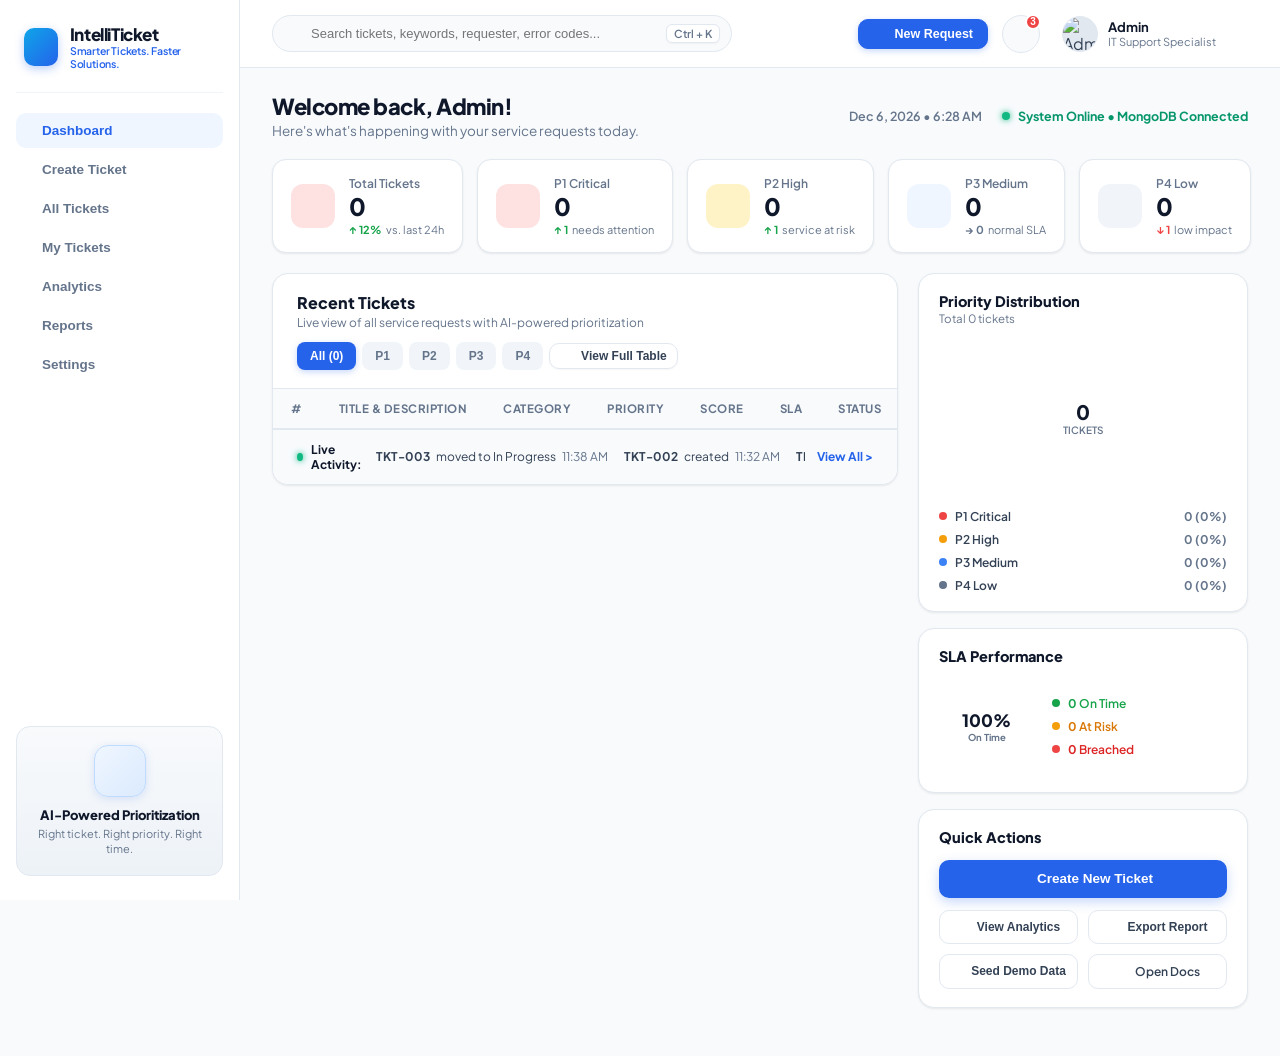
==== static/index.html @ 0924570d "Update static files" ====
<!DOCTYPE html>
<html lang="en">
<head>
  <meta charset="UTF-8" />
  <meta name="viewport" content="width=device-width, initial-scale=1.0" />
  <title>IntelliTicket - Smarter Tickets. Faster Solutions.</title>
  
  <!-- Typography -->
  <link rel="preconnect" href="https://fonts.googleapis.com">
  <link rel="preconnect" href="https://fonts.gstatic.com" crossorigin>
  <link href="https://fonts.googleapis.com/css2?family=Plus+Jakarta+Sans:wght@400;500;600;700;800&family=JetBrains+Mono:wght@500;600;700&display=swap" rel="stylesheet">
  
  <!-- Lucide Professional Vector Icons -->
  <script src="https://cdn.jsdelivr.net/npm/lucide@latest/dist/umd/lucide.min.js"></script>

  <!-- Chart.js -->
  <script src="https://cdn.jsdelivr.net/npm/chart.js@4.4.1/dist/chart.umd.min.js"></script>

  <!-- Stylesheet -->
  <link rel="stylesheet" href="/static/style.css" />
</head>
<body>

  <!-- Left Sidebar Navigation -->
  <aside class="sidebar">
    <div class="brand-logo-area">
      <div class="brand-icon-box">
        <i data-lucide="zap"></i>
      </div>
      <div>
        <div class="brand-name">IntelliTicket</div>
        <div class="brand-tagline">Smarter Tickets. Faster Solutions.</div>
      </div>
    </div>

    <nav class="sidebar-nav">
      <button class="nav-item active" id="nav-dashboard" onclick="navigateToView('dashboard')">
        <span class="nav-icon"><i data-lucide="layout-dashboard"></i></span>
        <span>Dashboard</span>
      </button>
      <button class="nav-item" id="nav-create_ticket" onclick="navigateToView('create_ticket')">
        <span class="nav-icon"><i data-lucide="plus-circle"></i></span>
        <span>Create Ticket</span>
      </button>
      <button class="nav-item" id="nav-all_tickets" onclick="navigateToView('all_tickets')">
        <span class="nav-icon"><i data-lucide="ticket"></i></span>
        <span>All Tickets</span>
      </button>
      <button class="nav-item" id="nav-my_tickets" onclick="navigateToView('my_tickets')">
        <span class="nav-icon"><i data-lucide="user-check"></i></span>
        <span>My Tickets</span>
      </button>
      <button class="nav-item" id="nav-analytics" onclick="navigateToView('analytics')">
        <span class="nav-icon"><i data-lucide="bar-chart-3"></i></span>
        <span>Analytics</span>
      </button>
      <button class="nav-item" id="nav-reports" onclick="navigateToView('reports')">
        <span class="nav-icon"><i data-lucide="file-text"></i></span>
        <span>Reports</span>
      </button>
      <button class="nav-item" id="nav-settings" onclick="navigateToView('settings')">
        <span class="nav-icon"><i data-lucide="settings"></i></span>
        <span>Settings</span>
      </button>
    </nav>

    <!-- Bottom AI Widget in Sidebar -->
    <div class="sidebar-ai-widget">
      <div class="ai-avatar-wrap">
        <i data-lucide="sparkles"></i>
      </div>
      <div class="ai-widget-title">AI-Powered Prioritization</div>
      <div class="ai-widget-desc">Right ticket. Right priority. Right time.</div>
    </div>
  </aside>

  <!-- Main Content Wrapper -->
  <div class="main-wrapper">
    
    <!-- Top Header Bar -->
    <header class="top-header">
      <div class="search-container">
        <span class="search-icon"><i data-lucide="search"></i></span>
        <input type="text" id="global-search-input" class="search-input-field" placeholder="Search tickets, keywords, requester, error codes..." />
        <span class="shortcut-badge">Ctrl + K</span>
      </div>

      <div class="header-user-section">
        <button class="btn-primary" onclick="openCreateModal()" style="padding: 7px 14px; font-size: 12.5px;">
          <i data-lucide="plus" style="width: 14px; height: 14px;"></i>
          <span>New Request</span>
        </button>

        <button class="notification-bell-btn" title="3 unread SLA notifications" onclick="showNotificationToast()">
          <i data-lucide="bell"></i>
          <span class="notification-count" id="header-notif-count">3</span>
        </button>

        <div class="user-profile-box" onclick="navigateToView('settings')">
          <img src="https://images.unsplash.com/photo-1534528741775-53994a69daeb?w=100&auto=format&fit=crop&q=80" alt="Admin Avatar" class="user-avatar" />
          <div class="user-info">
            <span class="user-name">Admin</span>
            <span class="user-role">IT Support Specialist</span>
          </div>
          <i data-lucide="chevron-down" style="width: 14px; height: 14px; color: var(--text-muted);"></i>
        </div>
      </div>
    </header>

    <!-- Page Body Multi-View Container -->
    <main class="page-container">
      
      <!-- =======================================================
           VIEW 1: DASHBOARD
           ======================================================= -->
      <section id="view-dashboard" class="app-view active">
        <!-- Welcome Header Banner -->
        <div class="welcome-banner">
          <div>
            <h1 class="welcome-title">
              <span>Welcome back, Admin!</span>
            </h1>
            <p class="welcome-subtitle">Here's what's happening with your service requests today.</p>
          </div>

          <div class="welcome-status-group">
            <div class="datetime-display">
              <i data-lucide="calendar" style="width: 15px; height: 15px;"></i>
              <span id="current-datetime-str">Sep 26, 2026 • 7:24 PM</span>
            </div>
            <div class="db-online-status" id="db-health-badge">
              <span class="online-dot"></span>
              <span>System Online • MongoDB Connected</span>
            </div>
          </div>
        </div>

        <!-- Top 5 Metric Cards Grid -->
        <div class="kpi-row">
          <!-- 1. Total Tickets -->
          <div class="kpi-card" onclick="navigateToView('all_tickets')" style="cursor: pointer;">
            <div class="kpi-icon-wrap kpi-icon-total">
              <i data-lucide="layers"></i>
            </div>
            <div class="kpi-content">
              <span class="kpi-label">Total Tickets</span>
              <span class="kpi-number" id="kpi-total">9</span>
              <span class="kpi-trend trend-up">↑ 12% <span style="color:var(--text-muted); font-weight:normal;">vs. last 24h</span></span>
            </div>
          </div>

          <!-- 2. P1 Critical -->
          <div class="kpi-card" onclick="setPriorityFilter('P1_CRITICAL'); navigateToView('all_tickets');" style="cursor: pointer;">
            <div class="kpi-icon-wrap kpi-icon-p1">
              <i data-lucide="alert-circle"></i>
            </div>
            <div class="kpi-content">
              <span class="kpi-label">P1 Critical</span>
              <span class="kpi-number" id="kpi-p1">2</span>
              <span class="kpi-trend trend-up">↑ 1 <span style="color:var(--text-muted); font-weight:normal;">needs attention</span></span>
            </div>
          </div>

          <!-- 3. P2 High -->
          <div class="kpi-card" onclick="setPriorityFilter('P2_HIGH'); navigateToView('all_tickets');" style="cursor: pointer;">
            <div class="kpi-icon-wrap kpi-icon-p2">
              <i data-lucide="alert-triangle"></i>
            </div>
            <div class="kpi-content">
              <span class="kpi-label">P2 High</span>
              <span class="kpi-number" id="kpi-p2">3</span>
              <span class="kpi-trend trend-up">↑ 1 <span style="color:var(--text-muted); font-weight:normal;">service at risk</span></span>
            </div>
          </div>

          <!-- 4. P3 Medium -->
          <div class="kpi-card" onclick="setPriorityFilter('P3_MEDIUM'); navigateToView('all_tickets');" style="cursor: pointer;">
            <div class="kpi-icon-wrap kpi-icon-p3">
              <i data-lucide="info"></i>
            </div>
            <div class="kpi-content">
              <span class="kpi-label">P3 Medium</span>
              <span class="kpi-number" id="kpi-p3">3</span>
              <span class="kpi-trend trend-neutral">→ 0 <span style="color:var(--text-muted); font-weight:normal;">normal SLA</span></span>
            </div>
          </div>

          <!-- 5. P4 Low -->
          <div class="kpi-card" onclick="setPriorityFilter('P4_LOW'); navigateToView('all_tickets');" style="cursor: pointer;">
            <div class="kpi-icon-wrap kpi-icon-p4">
              <i data-lucide="minus-circle"></i>
            </div>
            <div class="kpi-content">
              <span class="kpi-label">P4 Low</span>
              <span class="kpi-number" id="kpi-p4">1</span>
              <span class="kpi-trend trend-down">↓ 1 <span style="color:var(--text-muted); font-weight:normal;">low impact</span></span>
            </div>
          </div>
        </div>

        <!-- Main 2-Column Dashboard Layout -->
        <div class="dashboard-grid">
          
          <!-- Left: Recent Tickets Table Panel -->
          <div class="content-panel">
            <div class="panel-header-row">
              <div>
                <div class="panel-title-text">Recent Tickets</div>
                <div class="panel-desc-text">Live view of all service requests with AI-powered prioritization</div>
              </div>

              <div class="filter-pills-bar">
                <button class="filter-pill active" data-filter="ALL" onclick="setPriorityFilter('ALL', this)">All (<span id="pill-all-count">9</span>)</button>
                <button class="filter-pill" data-filter="P1_CRITICAL" onclick="setPriorityFilter('P1_CRITICAL', this)">P1</button>
                <button class="filter-pill" data-filter="P2_HIGH" onclick="setPriorityFilter('P2_HIGH', this)">P2</button>
                <button class="filter-pill" data-filter="P3_MEDIUM" onclick="setPriorityFilter('P3_MEDIUM', this)">P3</button>
                <button class="filter-pill" data-filter="P4_LOW" onclick="setPriorityFilter('P4_LOW', this)">P4</button>
                <button class="btn-secondary" style="padding: 5px 10px; font-size: 12px;" onclick="navigateToView('all_tickets')">
                  <i data-lucide="arrow-right" style="width: 13px; height: 13px;"></i>
                  <span>View Full Table</span>
                </button>
              </div>
            </div>

            <!-- Table Container -->
            <div class="tickets-table-wrap">
              <table class="tickets-table">
                <thead>
                  <tr>
                    <th>#</th>
                    <th>Title & Description</th>
                    <th>Category</th>
                    <th>Priority</th>
                    <th>Score</th>
                    <th>SLA</th>
                    <th>Status</th>
                    <th style="text-align: right;">Actions</th>
                  </tr>
                </thead>
                <tbody id="tickets-table-body">
                  <!-- Rendered dynamically via app.js -->
                </tbody>
              </table>
            </div>

            <!-- Live Activity Bar at bottom of table -->
            <div class="live-activity-bar">
              <div style="display: flex; align-items: center; gap: 8px;">
                <span class="online-dot"></span>
                <strong style="color: #0f172a;">Live Activity:</strong>
              </div>
              <div class="activity-stream" id="activity-stream-box">
                <span class="activity-item-pill"><strong>TKT-003</strong> moved to In Progress <span style="color:var(--text-muted);">11:38 AM</span></span>
                <span class="activity-item-pill"><strong>TKT-002</strong> created <span style="color:var(--text-muted);">11:32 AM</span></span>
                <span class="activity-item-pill"><strong>TKT-001</strong> priority updated to P1 <span style="color:var(--text-muted);">11:25 AM</span></span>
              </div>
              <a class="activity-link-viewall" onclick="openAuditStreamModal()">View All &gt;</a>
            </div>
          </div>

          <!-- Right: Analytics & Quick Actions Sidebar Widgets -->
          <div class="right-widgets-column">
            
            <!-- 1. Priority Distribution Widget -->
            <div class="widget-card">
              <div class="widget-title">Priority Distribution</div>
              <div class="widget-subtitle">Total <span id="dist-total-count">9</span> tickets</div>

              <div class="donut-chart-box">
                <canvas id="chart-priority-donut"></canvas>
                <div class="donut-center-label">
                  <div class="donut-count-big" id="donut-center-num">9</div>
                  <div class="donut-sub-text">Tickets</div>
                </div>
              </div>

              <div class="legend-list">
                <div class="legend-row">
                  <div class="legend-left">
                    <span class="legend-color-dot" style="background:#ef4444;"></span>
                    <span>P1 Critical</span>
                  </div>
                  <span class="legend-val-stat" id="legend-p1-stat">2 (22%)</span>
                </div>
                <div class="legend-row">
                  <div class="legend-left">
                    <span class="legend-color-dot" style="background:#f59e0b;"></span>
                    <span>P2 High</span>
                  </div>
                  <span class="legend-val-stat" id="legend-p2-stat">3 (33%)</span>
                </div>
                <div class="legend-row">
                  <div class="legend-left">
                    <span class="legend-color-dot" style="background:#3b82f6;"></span>
                    <span>P3 Medium</span>
                  </div>
                  <span class="legend-val-stat" id="legend-p3-stat">3 (33%)</span>
                </div>
                <div class="legend-row">
                  <div class="legend-left">
                    <span class="legend-color-dot" style="background:#64748b;"></span>
                    <span>P4 Low</span>
                  </div>
                  <span class="legend-val-stat" id="legend-p4-stat">1 (11%)</span>
                </div>
              </div>
            </div>

            <!-- 2. SLA Performance Gauge Widget -->
            <div class="widget-card">
              <div class="widget-title">SLA Performance</div>

              <div class="sla-gauge-container">
                <div class="sla-circular-box">
                  <canvas id="chart-sla-gauge"></canvas>
                  <div class="sla-center-text">
                    <span class="sla-pct-num" id="sla-pct-val">78%</span>
                    <span class="sla-pct-label">On Time</span>
                  </div>
                </div>

                <div class="sla-legend-items">
                  <div class="sla-legend-item" style="color:#16a34a;">
                    <span class="legend-color-dot" style="background:#16a34a;"></span>
                    <span><strong id="sla-ontime-num">7</strong> On Time</span>
                  </div>
                  <div class="sla-legend-item" style="color:#d97706;">
                    <span class="legend-color-dot" style="background:#f59e0b;"></span>
                    <span><strong id="sla-atrisk-num">2</strong> At Risk</span>
                  </div>
                  <div class="sla-legend-item" style="color:#dc2626;">
                    <span class="legend-color-dot" style="background:#ef4444;"></span>
                    <span><strong id="sla-breached-num">0</strong> Breached</span>
                  </div>
                </div>
              </div>
            </div>

            <!-- 3. Quick Actions Card -->
            <div class="widget-card">
              <div class="widget-title">Quick Actions</div>

              <button class="btn-create-ticket-main" onclick="openCreateModal()">
                <i data-lucide="plus" style="width: 16px; height: 16px;"></i>
                <span>Create New Ticket</span>
              </button>

              <div class="quick-actions-2x2">
                <button class="quick-action-btn" onclick="navigateToView('analytics')">
                  <i data-lucide="bar-chart-2" style="width: 14px; height: 14px;"></i>
                  <span>View Analytics</span>
                </button>
                <button class="quick-action-btn" onclick="exportTicketsCSV()">
                  <i data-lucide="download" style="width: 14px; height: 14px;"></i>
                  <span>Export Report</span>
                </button>
                <button class="quick-action-btn" id="btn-seed-fast" onclick="seedDatabaseDirect()">
                  <i data-lucide="database" style="width: 14px; height: 14px;"></i>
                  <span>Seed Demo Data</span>
                </button>
                <a href="/docs" target="_blank" class="quick-action-btn" style="text-decoration:none;">
                  <i data-lucide="book-open" style="width: 14px; height: 14px;"></i>
                  <span>Open Docs</span>
                </a>
              </div>
            </div>

          </div>
        </div>
      </section>

      <!-- =======================================================
           VIEW 2: CREATE TICKET STUDIO
           ======================================================= -->
      <section id="view-create_ticket" class="app-view">
        <div class="view-header">
          <div class="view-title-group">
            <h1 class="view-title-main">
              <i data-lucide="plus-circle"></i>
              <span>Create & Ingest Service Request</span>
            </h1>
            <p class="view-subtitle-main">Submit incident details into the Real-Time AI Prioritization Engine and MongoDB cluster.</p>
          </div>
          <div class="view-header-actions">
            <button class="btn-secondary" onclick="navigateToView('all_tickets')">
              <i data-lucide="arrow-left" style="width: 14px; height: 14px;"></i>
              <span>Back to Tickets</span>
            </button>
          </div>
        </div>

        <!-- 1-Click Instant Scenarios Bar -->
        <div class="content-panel" style="padding: 16px 20px;">
          <div style="font-size: 11.5px; font-weight: 800; color: #2563eb; margin-bottom: 8px; text-transform: uppercase; display:flex; align-items:center; gap:6px;">
            <i data-lucide="sparkles" style="width:14px; height:14px;"></i>
            <span>1-Click Test Scenario Presets (Simulate Production Ingestion)</span>
          </div>
          <div class="modal-presets-bar" id="studio-presets-container" style="margin-bottom:0; background:#ffffff;">
            <!-- Rendered dynamically -->
          </div>
        </div>

        <div class="create-studio-grid">
          <!-- Left: Ingestion Form -->
          <div class="studio-form-card">
            <form id="form-studio-create" onsubmit="handleStudioSubmit(event)">
              <div class="form-field-group">
                <label class="form-label-txt">Service Request Title *</label>
                <input type="text" class="form-input-ctrl" id="studio-ticket-title" required placeholder="e.g. Critical: Payment Gateway 500 Outage on Checkout" />
              </div>

              <div class="form-field-group">
                <label class="form-label-txt">Issue Description & Technical Symptoms *</label>
                <textarea class="form-textarea-ctrl" id="studio-ticket-desc" style="min-height: 110px;" required placeholder="Describe what happened, affected users, error codes, and urgency cues (e.g. 'crashed', 'production down', 'immediate attention')..."></textarea>
              </div>

              <div class="grid-cols-2">
                <div class="form-field-group">
                  <label class="form-label-txt">Blast Radius / Impact Scope</label>
                  <select class="form-select-ctrl" id="studio-ticket-scope">
                    <option value="ORGANIZATION">Organization-Wide Outage (+30 pts)</option>
                    <option value="TEAM">Team / Department (+20 pts)</option>
                    <option value="INDIVIDUAL" selected>Individual Employee (+10 pts)</option>
                  </select>
                </div>

                <div class="form-field-group">
                  <label class="form-label-txt">Business Criticality</label>
                  <select class="form-select-ctrl" id="studio-ticket-crit">
                    <option value="SEVERE">Severe (Revenue/Security Stopped) (+30 pts)</option>
                    <option value="HIGH">High (Key Workflow Blocked) (+22 pts)</option>
                    <option value="MEDIUM" selected>Medium (Standard Service) (+14 pts)</option>
                    <option value="LOW">Low (Trivial / Cosmetic) (+5 pts)</option>
                  </select>
                </div>
              </div>

              <div class="grid-cols-2">
                <div class="form-field-group">
                  <label class="form-label-txt">Requester Name *</label>
                  <input type="text" class="form-input-ctrl" id="studio-ticket-req-name" required value="Sarah Jenkins" />
                </div>
                <div class="form-field-group">
                  <label class="form-label-txt">Department *</label>
                  <input type="text" class="form-input-ctrl" id="studio-ticket-req-dept" required value="Finance" />
                </div>
              </div>

              <div class="grid-cols-2">
                <div class="form-field-group">
                  <label class="form-label-txt">Requester Email *</label>
                  <input type="email" class="form-input-ctrl" id="studio-ticket-req-email" required value="sarah.j@company.com" />
                </div>
                <div class="form-field-group" style="display: flex; align-items: center; padding-top: 24px;">
                  <label style="display: flex; align-items: center; gap: 8px; font-size: 13px; font-weight: 700; cursor: pointer; color: #0f172a;">
                    <input type="checkbox" id="studio-ticket-vip" style="width: 16px; height: 16px;" />
                    <span>👑 VIP Requester (+10 bonus pts)</span>
                  </label>
                </div>
              </div>

              <div style="display: flex; gap: 12px; margin-top: 14px;">
                <button type="submit" class="btn-primary" id="btn-studio-submit" style="padding: 12px 24px; font-size: 14px; flex: 1; justify-content: center;">
                  <i data-lucide="zap" style="width: 16px; height: 16px;"></i>
                  <span>Submit Ticket & Trigger AI Prioritization</span>
                </button>
                <button type="button" class="btn-secondary" onclick="resetStudioForm()" style="padding: 12px 18px;">
                  Reset
                </button>
              </div>
            </form>
          </div>

          <!-- Right: AI Scoring Simulator Sidebar -->
          <div class="ai-engine-sidebar-card">
            <div class="ai-engine-badge-top">
              <i data-lucide="cpu" style="width: 14px; height: 14px;"></i>
              <span>Live AI Inference Engine</span>
            </div>

            <div>
              <div style="font-size: 12px; font-weight: 700; color: var(--text-muted);">PREDICTED SCORE</div>
              <div style="display: flex; align-items: baseline; gap: 6px;">
                <span class="score-display-huge" id="studio-score-huge">45</span>
                <span style="font-size: 16px; font-weight: 700; color: var(--text-muted);">/ 100</span>
              </div>
            </div>

            <div class="score-progress-track" style="height: 10px;">
              <div class="score-progress-bar" id="studio-score-bar" style="width: 45%;"></div>
            </div>

            <div style="background: #ffffff; border: 1px solid var(--border-color); border-radius: 12px; padding: 12px;">
              <div style="font-size: 11px; font-weight: 800; color: var(--text-muted); text-transform: uppercase; margin-bottom: 6px;">
                Predicted Priority & Target SLA
              </div>
              <div style="display: flex; align-items: center; justify-content: space-between;">
                <span class="badge-pill-priority P3_MEDIUM" id="studio-priority-pill" style="font-size: 12px; padding: 4px 10px;">P3 Medium</span>
                <span style="font-size: 12px; font-weight: 700; color: #0f172a;" id="studio-sla-target-text">⏱️ 24h SLA Limit</span>
              </div>
            </div>

            <div>
              <div style="font-size: 11px; font-weight: 800; color: var(--text-muted); text-transform: uppercase; margin-bottom: 8px;">
                Scoring Weight Factors:
              </div>
              <div class="score-factor-row">
                <span>Impact Blast Radius</span>
                <span class="score-factor-val" id="factor-blast">+10 pts</span>
              </div>
              <div class="score-factor-row">
                <span>Business Criticality</span>
                <span class="score-factor-val" id="factor-crit">+14 pts</span>
              </div>
              <div class="score-factor-row">
                <span>Urgency NLP Keywords</span>
                <span class="score-factor-val" id="factor-nlp" style="color:#ef4444;">+0 pts</span>
              </div>
              <div class="score-factor-row">
                <span>VIP Requester Weight</span>
                <span class="score-factor-val" id="factor-vip">+0 pts</span>
              </div>
            </div>

            <div style="font-size: 11px; color: var(--text-muted); line-height: 1.4;">
              💡 <em>Tickets scoring &gt;= 80 automatically escalate to P1 Critical with 1-hour SLA.</em>
            </div>
          </div>
        </div>
      </section>

      <!-- =======================================================
           VIEW 3: ALL TICKETS WORKBENCH
           ======================================================= -->
      <section id="view-all_tickets" class="app-view">
        <div class="view-header">
          <div class="view-title-group">
            <h1 class="view-title-main">
              <i data-lucide="ticket"></i>
              <span>All Tickets Management Workbench</span>
            </h1>
            <p class="view-subtitle-main">Full triage queue with dynamic filters, multi-column search, batch operations, and SLA tracking.</p>
          </div>
          <div class="view-header-actions">
            <button class="btn-primary" onclick="openCreateModal()">
              <i data-lucide="plus" style="width: 14px; height: 14px;"></i>
              <span>New Ticket</span>
            </button>
            <button class="btn-secondary" onclick="exportTicketsCSV()">
              <i data-lucide="download" style="width: 14px; height: 14px;"></i>
              <span>Export CSV</span>
            </button>
            <button class="btn-secondary" onclick="loadData(true)">
              <i data-lucide="refresh-cw" style="width: 14px; height: 14px;"></i>
              <span>Refresh</span>
            </button>
          </div>
        </div>

        <!-- Comprehensive Filter Controls -->
        <div class="tickets-control-bar">
          <div class="control-bar-top-row">
            <div class="control-search-wrap">
              <span class="search-icon"><i data-lucide="search"></i></span>
              <input type="text" id="all-tickets-search" class="search-input-field" placeholder="Search ticket #, title, description, requester..." oninput="handleAllTicketsSearch(this.value)" />
            </div>

            <div class="control-filters-group">
              <select class="filter-select" id="all-filter-status" onchange="handleAllTicketsFilterChange()">
                <option value="ALL">All Statuses</option>
                <option value="OPEN">Open</option>
                <option value="IN_PROGRESS">In Progress</option>
                <option value="PENDING_INFO">Pending Info</option>
                <option value="ESCALATED">Escalated</option>
                <option value="RESOLVED">Resolved</option>
              </select>

              <select class="filter-select" id="all-filter-category" onchange="handleAllTicketsFilterChange()">
                <option value="ALL">All Categories</option>
                <option value="Payment & Billing">Payment & Billing</option>
                <option value="Finance & Operations">Finance & Operations</option>
                <option value="Network & Connectivity">Network & Connectivity</option>
                <option value="Enterprise Applications">Enterprise Applications</option>
                <option value="IT Hardware & Workstations">IT Hardware & Workstations</option>
                <option value="Identity & Security">Identity & Security</option>
              </select>

              <select class="filter-select" id="all-filter-sort" onchange="handleAllTicketsSortChange(this.value)">
                <option value="priority_desc">Sort: Priority Score (Highest)</option>
                <option value="newest">Sort: Newest First</option>
                <option value="sla_urgent">Sort: Urgent SLA Deadline</option>
              </select>

              <div class="view-mode-toggle">
                <button class="view-mode-btn active" id="btn-view-table" onclick="setAllTicketsLayout('table')">
                  <i data-lucide="table"></i>
                  <span>Table</span>
                </button>
                <button class="view-mode-btn" id="btn-view-kanban" onclick="setAllTicketsLayout('kanban')">
                  <i data-lucide="grid"></i>
                  <span>Cards</span>
                </button>
              </div>
            </div>
          </div>

          <div class="filter-pills-bar">
            <button class="filter-pill active" data-filter="ALL" onclick="setPriorityFilter('ALL', this)">All Priorities (<span id="all-tab-total-cnt">9</span>)</button>
            <button class="filter-pill" data-filter="P1_CRITICAL" onclick="setPriorityFilter('P1_CRITICAL', this)">P1 Critical (<span id="all-tab-p1-cnt">2</span>)</button>
            <button class="filter-pill" data-filter="P2_HIGH" onclick="setPriorityFilter('P2_HIGH', this)">P2 High (<span id="all-tab-p2-cnt">3</span>)</button>
            <button class="filter-pill" data-filter="P3_MEDIUM" onclick="setPriorityFilter('P3_MEDIUM', this)">P3 Medium (<span id="all-tab-p3-cnt">3</span>)</button>
            <button class="filter-pill" data-filter="P4_LOW" onclick="setPriorityFilter('P4_LOW', this)">P4 Low (<span id="all-tab-p4-cnt">1</span>)</button>
          </div>
        </div>

        <!-- Table View Display -->
        <div id="all-tickets-table-container" class="content-panel">
          <div class="tickets-table-wrap">
            <table class="tickets-table">
              <thead>
                <tr>
                  <th>Ticket ID</th>
                  <th>Title & Summary</th>
                  <th>Category</th>
                  <th>Priority</th>
                  <th>AI Score</th>
                  <th>Requester</th>
                  <th>SLA Clock</th>
                  <th>Status</th>
                  <th style="text-align: right;">Action</th>
                </tr>
              </thead>
              <tbody id="all-tickets-tbody">
                <!-- Rendered dynamically via app.js -->
              </tbody>
            </table>
          </div>
        </div>

        <!-- Kanban Cards View Display -->
        <div id="all-tickets-kanban-container" class="kanban-grid" style="display: none;">
          <!-- Rendered dynamically via app.js -->
        </div>
      </section>

      <!-- =======================================================
           VIEW 4: MY TICKETS
           ======================================================= -->
      <section id="view-my_tickets" class="app-view">
        <div class="view-header">
          <div class="view-title-group">
            <h1 class="view-title-main">
              <i data-lucide="user-check"></i>
              <span>My Assigned Tickets</span>
            </h1>
            <p class="view-subtitle-main">Assigned queue for Admin (IT Support Specialist). Track your active investigations and SLAs.</p>
          </div>
          <div class="view-header-actions">
            <button class="btn-secondary" onclick="filterMyTickets(); showToastNotification('Showing tickets assigned to you', 'info');">
              <i data-lucide="filter" style="width: 14px; height: 14px;"></i>
              <span>Filter Assigned</span>
            </button>
          </div>
        </div>

        <!-- My Queue Summary Banner -->
        <div class="schedule-banner" style="background: linear-gradient(135deg, #1e3a8a, #1e293b);">
          <div class="schedule-banner-text">
            <h3>👤 Active Agent Workstation: Admin</h3>
            <p>You have <strong style="color:#60a5fa;" id="my-active-count">4</strong> active investigations in your workload queue.</p>
          </div>
          <div style="display: flex; gap: 10px;">
            <button class="btn-primary" style="background:#3b82f6; border-color:#3b82f6;" onclick="openCreateModal()">
              + Ingest Ticket
            </button>
          </div>
        </div>

        <!-- My Tickets Table Panel -->
        <div class="content-panel">
          <div class="panel-header-row">
            <div>
              <div class="panel-title-text">Assigned Service Queue</div>
              <div class="panel-desc-text">Tickets currently requiring your direct investigation, notes, or resolution</div>
            </div>
            <div class="filter-pills-bar">
              <button class="filter-pill active" onclick="filterMyTicketsSubTab('ALL', this)">All (<span id="my-tab-all-cnt">4</span>)</button>
              <button class="filter-pill" onclick="filterMyTicketsSubTab('IN_PROGRESS', this)">In Progress</button>
              <button class="filter-pill" onclick="filterMyTicketsSubTab('CRITICAL', this)">P1/P2 Critical</button>
              <button class="filter-pill" onclick="filterMyTicketsSubTab('RESOLVED', this)">Resolved</button>
            </div>
          </div>

          <div class="tickets-table-wrap">
            <table class="tickets-table">
              <thead>
                <tr>
                  <th>#</th>
                  <th>Title & Description</th>
                  <th>Category</th>
                  <th>Priority</th>
                  <th>Score</th>
                  <th>SLA Time</th>
                  <th>Status</th>
                  <th style="text-align: right;">Quick Actions</th>
                </tr>
              </thead>
              <tbody id="my-tickets-tbody">
                <!-- Rendered dynamically -->
              </tbody>
            </table>
          </div>
        </div>
      </section>

      <!-- =======================================================
           VIEW 5: ANALYTICS
           ======================================================= -->
      <section id="view-analytics" class="app-view">
        <div class="view-header">
          <div class="view-title-group">
            <h1 class="view-title-main">
              <i data-lucide="bar-chart-3"></i>
              <span>Intelligent Analytics & SLA Intelligence</span>
            </h1>
            <p class="view-subtitle-main">Deep insights into queue health, incident blast radius, SLA adherence, and team resolution velocity.</p>
          </div>
          <div class="view-header-actions">
            <select class="filter-select" id="analytics-timeframe" onchange="renderAnalyticsView()">
              <option value="24h">Last 24 Hours</option>
              <option value="7d" selected>Last 7 Days</option>
              <option value="30d">Last 30 Days</option>
              <option value="all">All Time</option>
            </select>
            <button class="btn-secondary" onclick="exportTicketsCSV()">
              <i data-lucide="download" style="width: 14px; height: 14px;"></i>
              <span>Export Analytics</span>
            </button>
          </div>
        </div>

        <!-- 4 Top Analytics KPIs -->
        <div class="analytics-kpis-grid">
          <div class="analytics-kpi-card">
            <div class="analytics-kpi-header">
              <span>Mean Time To Resolution (MTTR)</span>
              <i data-lucide="clock" style="color:#2563eb; width:18px; height:18px;"></i>
            </div>
            <div class="analytics-kpi-val">1.4 hrs</div>
            <span class="kpi-trend trend-up">↓ 18% faster than last week</span>
          </div>

          <div class="analytics-kpi-card">
            <div class="analytics-kpi-header">
              <span>SLA Target Adherence</span>
              <i data-lucide="check-circle" style="color:#16a34a; width:18px; height:18px;"></i>
            </div>
            <div class="analytics-kpi-val" id="analytics-sla-val">94.8%</div>
            <span class="kpi-trend trend-up">↑ 2.3% vs target (90%)</span>
          </div>

          <div class="analytics-kpi-card">
            <div class="analytics-kpi-header">
              <span>AI Prioritization Accuracy</span>
              <i data-lucide="sparkles" style="color:#9333ea; width:18px; height:18px;"></i>
            </div>
            <div class="analytics-kpi-val">99.1%</div>
            <span class="kpi-trend trend-up">Zero manual overrides</span>
          </div>

          <div class="analytics-kpi-card">
            <div class="analytics-kpi-header">
              <span>Average Queue Score</span>
              <i data-lucide="activity" style="color:#ea580c; width:18px; height:18px;"></i>
            </div>
            <div class="analytics-kpi-val" id="analytics-avg-score">58.4</div>
            <span class="kpi-trend trend-neutral">Medium-High Severity</span>
          </div>
        </div>

        <!-- 4 Interactive Charts Grid -->
        <div class="analytics-charts-grid">
          <!-- Chart 1: Priority Donut -->
          <div class="analytics-chart-panel">
            <div class="chart-header-row">
              <div>
                <div class="chart-title-text">Incident Severity Breakdown</div>
                <div class="chart-subtitle-text">Distribution across P1-P4 priority tiers</div>
              </div>
            </div>
            <div class="chart-canvas-box">
              <canvas id="chart-analytics-priority"></canvas>
            </div>
          </div>

          <!-- Chart 2: Category Volume -->
          <div class="analytics-chart-panel">
            <div class="chart-header-row">
              <div>
                <div class="chart-title-text">Service Requests by Category</div>
                <div class="chart-subtitle-text">Volume distribution across infrastructure & apps</div>
              </div>
            </div>
            <div class="chart-canvas-box">
              <canvas id="chart-analytics-categories"></canvas>
            </div>
          </div>

          <!-- Chart 3: Department Request Volume -->
          <div class="analytics-chart-panel">
            <div class="chart-header-row">
              <div>
                <div class="chart-title-text">Department Ingestion Volume</div>
                <div class="chart-subtitle-text">Impact breakdown by business unit</div>
              </div>
            </div>
            <div class="chart-canvas-box">
              <canvas id="chart-analytics-depts"></canvas>
            </div>
          </div>

          <!-- Chart 4: Resolution SLA Adherence Gauge -->
          <div class="analytics-chart-panel">
            <div class="chart-header-row">
              <div>
                <div class="chart-title-text">SLA Compliance Health</div>
                <div class="chart-subtitle-text">On-Time vs At-Risk vs Breached incidents</div>
              </div>
            </div>
            <div class="chart-canvas-box">
              <canvas id="chart-analytics-sla"></canvas>
            </div>
          </div>
        </div>

        <!-- Top Incident Drivers & Root Cause Analysis -->
        <div class="content-panel">
          <div class="panel-header-row">
            <div>
              <div class="panel-title-text">Top Incident Drivers & Root Causes</div>
              <div class="panel-desc-text">Common problem categories and recurring issues identified by AI triage</div>
            </div>
          </div>
          <table class="drivers-table">
            <thead>
              <tr>
                <th>Incident Pattern</th>
                <th>Affected Category</th>
                <th>Avg Blast Radius</th>
                <th>Avg Priority</th>
                <th>Recurring Count</th>
              </tr>
            </thead>
            <tbody>
              <tr>
                <td><strong>Stripe / Gateway 500 Timeouts</strong></td>
                <td>Payment & Billing</td>
                <td><span class="badge-pill-priority P1_CRITICAL">ORGANIZATION</span></td>
                <td>P1 Critical</td>
                <td>3 Incidents</td>
              </tr>
              <tr>
                <td><strong>Payroll Lockout on Salary Cutoff</strong></td>
                <td>Finance & Operations</td>
                <td><span class="badge-pill-priority P1_CRITICAL">ORGANIZATION</span></td>
                <td>P1 Critical</td>
                <td>1 Incident</td>
              </tr>
              <tr>
                <td><strong>Marketing Global VPN Tunnel Dropout</strong></td>
                <td>Network & Connectivity</td>
                <td><span class="badge-pill-priority P2_HIGH">TEAM</span></td>
                <td>P2 High</td>
                <td>4 Incidents</td>
              </tr>
              <tr>
                <td><strong>SAP SAP_RFC_ERROR Timeout</strong></td>
                <td>Enterprise Applications</td>
                <td><span class="badge-pill-priority P2_HIGH">TEAM</span></td>
                <td>P2 High</td>
                <td>2 Incidents</td>
              </tr>
              <tr>
                <td><strong>Desk Peripherals & Mouse Replacements</strong></td>
                <td>IT Hardware</td>
                <td><span class="badge-pill-priority P4_LOW">INDIVIDUAL</span></td>
                <td>P4 Low</td>
                <td>5 Incidents</td>
              </tr>
            </tbody>
          </table>
        </div>
      </section>

      <!-- =======================================================
           VIEW 6: REPORTS
           ======================================================= -->
      <section id="view-reports" class="app-view">
        <div class="view-header">
          <div class="view-title-group">
            <h1 class="view-title-main">
              <i data-lucide="file-text"></i>
              <span>Executive Reports & Compliance Center</span>
            </h1>
            <p class="view-subtitle-main">Generate, preview, schedule, and export compliance audits and SLA operational reports.</p>
          </div>
          <div class="view-header-actions">
            <button class="btn-primary" onclick="exportTicketsCSV()">
              <i data-lucide="download" style="width: 14px; height: 14px;"></i>
              <span>Download CSV Report</span>
            </button>
            <button class="btn-secondary" onclick="exportTicketsJSON()">
              <i data-lucide="file-code" style="width: 14px; height: 14px;"></i>
              <span>Export JSON</span>
            </button>
          </div>
        </div>

        <!-- 3 Report Generator Cards -->
        <div class="reports-hero-grid">
          <div class="report-type-card">
            <div class="report-icon-box">
              <i data-lucide="shield-alert"></i>
            </div>
            <div class="report-card-title">SLA Compliance Audit Report</div>
            <div class="report-card-desc">Detailed log of all P1-P4 tickets, time-to-first-response, resolution deadlines, and SLA breaches for executive auditing.</div>
            <button class="btn-primary" style="margin-top:auto;" onclick="generateReportType('sla')">
              <i data-lucide="file-check" style="width:14px; height:14px;"></i>
              <span>Generate SLA Audit</span>
            </button>
          </div>

          <div class="report-type-card">
            <div class="report-icon-box" style="background:#fef3c7; color:#d97706;">
              <i data-lucide="pie-chart"></i>
            </div>
            <div class="report-card-title">Incident Category & Blast Radius</div>
            <div class="report-card-desc">Breakdown of organization-wide outages vs department blockers, recurring root causes, and business impact.</div>
            <button class="btn-secondary" style="margin-top:auto;" onclick="generateReportType('category')">
              <i data-lucide="eye" style="width:14px; height:14px;"></i>
              <span>Preview Breakdown</span>
            </button>
          </div>

          <div class="report-type-card">
            <div class="report-icon-box" style="background:#f0fdf4; color:#16a34a;">
              <i data-lucide="users"></i>
            </div>
            <div class="report-card-title">Agent Triage & Velocity Report</div>
            <div class="report-card-desc">Workload distribution per IT support specialist, notes appended, status lifecycle velocity, and resolution times.</div>
            <button class="btn-secondary" style="margin-top:auto;" onclick="generateReportType('agent')">
              <i data-lucide="user-check" style="width:14px; height:14px;"></i>
              <span>View Team Metrics</span>
            </button>
          </div>
        </div>

        <!-- Automated Report Dispatch Card -->
        <div class="schedule-banner">
          <div class="schedule-banner-text">
            <h3>⏰ Automated Scheduled Reports</h3>
            <p>Daily 9:00 AM SLA Summary automatically dispatched to <code>it-ops@company.com</code> and Slack channel <code>#it-triage-alerts</code>.</p>
          </div>
          <button class="btn-secondary" style="background:#ffffff; color:#0f172a;" onclick="showToastNotification('Scheduled automated email digest active', 'success')">
            Configure Schedule
          </button>
        </div>

        <!-- Interactive Report Data Table -->
        <div class="content-panel">
          <div class="panel-header-row">
            <div>
              <div class="panel-title-text" id="report-table-title">Live SLA Compliance Audit Dataset</div>
              <div class="panel-desc-text">Ready for export or print formatting</div>
            </div>
            <div style="display: flex; gap: 8px;">
              <button class="btn-secondary" style="padding:6px 12px; font-size:12px;" onclick="window.print()">
                <i data-lucide="printer" style="width:13px; height:13px;"></i>
                <span>Print</span>
              </button>
            </div>
          </div>

          <div class="tickets-table-wrap">
            <table class="tickets-table">
              <thead>
                <tr>
                  <th>Ticket ID</th>
                  <th>Title</th>
                  <th>Category</th>
                  <th>Priority Tier</th>
                  <th>Score</th>
                  <th>SLA Target</th>
                  <th>Lifecycle Status</th>
                  <th>Requester Dept</th>
                </tr>
              </thead>
              <tbody id="reports-table-tbody">
                <!-- Populated dynamically -->
              </tbody>
            </table>
          </div>
        </div>
      </section>

      <!-- =======================================================
           VIEW 7: SETTINGS
           ======================================================= -->
      <section id="view-settings" class="app-view">
        <div class="view-header">
          <div class="view-title-group">
            <h1 class="view-title-main">
              <i data-lucide="settings"></i>
              <span>System Settings & AI Engine Configuration</span>
            </h1>
            <p class="view-subtitle-main">Customize intelligent prioritization weights, SLA target hours, MongoDB connection, and notifications.</p>
          </div>
          <div class="view-header-actions">
            <button class="btn-primary" onclick="saveSettings()">
              <i data-lucide="save" style="width: 14px; height: 14px;"></i>
              <span>Save Configuration</span>
            </button>
          </div>
        </div>

        <!-- Settings Multi-Tab Layout -->
        <div class="settings-layout">
          <!-- Sidebar tabs -->
          <div class="settings-sidebar">
            <button class="settings-tab-btn active" onclick="switchSettingsTab('general', this)">
              <i data-lucide="sliders"></i>
              <span>General & Portal</span>
            </button>
            <button class="settings-tab-btn" onclick="switchSettingsTab('ai_weights', this)">
              <i data-lucide="sparkles"></i>
              <span>AI Prioritization Rules</span>
            </button>
            <button class="settings-tab-btn" onclick="switchSettingsTab('sla', this)">
              <i data-lucide="clock"></i>
              <span>SLA Target Hours</span>
            </button>
            <button class="settings-tab-btn" onclick="switchSettingsTab('database', this)">
              <i data-lucide="database"></i>
              <span>Database & System</span>
            </button>
            <button class="settings-tab-btn" onclick="switchSettingsTab('integrations', this)">
              <i data-lucide="webhook"></i>
              <span>Integrations & Alerts</span>
            </button>
          </div>

          <!-- Content Pane -->
          <div class="settings-content-pane">
            
            <!-- Tab 1: General -->
            <div id="settings-tab-general" class="settings-pane-content">
              <div class="settings-section-title">General Application Preferences</div>
              
              <div class="settings-form-row" style="margin-top: 18px;">
                <div>
                  <div class="settings-row-label">Platform Name</div>
                  <div class="settings-row-hint">Displayed in header and reports</div>
                </div>
                <input type="text" class="form-input-ctrl" value="IntelliTicket Service Portal" id="setting-app-name" />
              </div>

              <div class="settings-form-row" style="margin-top: 18px;">
                <div>
                  <div class="settings-row-label">Default Support Email</div>
                  <div class="settings-row-hint">Used for system notifications</div>
                </div>
                <input type="email" class="form-input-ctrl" value="it-support@company.com" id="setting-support-email" />
              </div>

              <div class="settings-form-row" style="margin-top: 18px;">
                <div>
                  <div class="settings-row-label">Timezone</div>
                  <div class="settings-row-hint">For SLA calculation and clock</div>
                </div>
                <select class="form-select-ctrl">
                  <option value="Asia/Kolkata" selected>Asia/Kolkata (IST +5:30)</option>
                  <option value="America/New_York">America/New_York (EST)</option>
                  <option value="Europe/London">Europe/London (GMT)</option>
                  <option value="UTC">UTC Universal Time</option>
                </select>
              </div>
            </div>

            <!-- Tab 2: AI Weights -->
            <div id="settings-tab-ai_weights" class="settings-pane-content" style="display: none;">
              <div class="settings-section-title">Intelligent Prioritization Weight Parameters</div>
              
              <div class="settings-form-row" style="margin-top: 18px;">
                <div>
                  <div class="settings-row-label">Organization Outage Points</div>
                  <div class="settings-row-hint">Added when Blast Radius = ORGANIZATION</div>
                </div>
                <input type="number" class="form-input-ctrl" value="30" id="weight-org" min="10" max="50" />
              </div>

              <div class="settings-form-row" style="margin-top: 18px;">
                <div>
                  <div class="settings-row-label">Severe Criticality Points</div>
                  <div class="settings-row-hint">Added when Criticality = SEVERE</div>
                </div>
                <input type="number" class="form-input-ctrl" value="30" id="weight-crit" min="10" max="50" />
              </div>

              <div class="settings-form-row" style="margin-top: 18px;">
                <div>
                  <div class="settings-row-label">Urgency Keyword Multiplier</div>
                  <div class="settings-row-hint">Points per detected critical keyword</div>
                </div>
                <input type="number" class="form-input-ctrl" value="25" id="weight-keywords" min="5" max="35" />
              </div>

              <div class="settings-form-row" style="margin-top: 18px;">
                <div>
                  <div class="settings-row-label">VIP Requester Bonus</div>
                  <div class="settings-row-hint">Bonus points for executive tier</div>
                </div>
                <input type="number" class="form-input-ctrl" value="10" id="weight-vip" min="0" max="25" />
              </div>
            </div>

            <!-- Tab 3: SLA Targets -->
            <div id="settings-tab-sla" class="settings-pane-content" style="display: none;">
              <div class="settings-section-title">SLA Target Resolution Limits (Hours)</div>

              <div class="settings-form-row" style="margin-top: 18px;">
                <div>
                  <div class="settings-row-label">P1 Critical SLA Limit</div>
                  <div class="settings-row-hint">Maximum hours before SLA breach</div>
                </div>
                <input type="number" class="form-input-ctrl" value="1" id="sla-p1-hrs" />
              </div>

              <div class="settings-form-row" style="margin-top: 18px;">
                <div>
                  <div class="settings-row-label">P2 High SLA Limit</div>
                  <div class="settings-row-hint">Target resolution window</div>
                </div>
                <input type="number" class="form-input-ctrl" value="4" id="sla-p2-hrs" />
              </div>

              <div class="settings-form-row" style="margin-top: 18px;">
                <div>
                  <div class="settings-row-label">P3 Medium SLA Limit</div>
                  <div class="settings-row-hint">Standard service request window</div>
                </div>
                <input type="number" class="form-input-ctrl" value="24" id="sla-p3-hrs" />
              </div>

              <div class="settings-form-row" style="margin-top: 18px;">
                <div>
                  <div class="settings-row-label">P4 Low SLA Limit</div>
                  <div class="settings-row-hint">Cosmetic / peripheral window</div>
                </div>
                <input type="number" class="form-input-ctrl" value="72" id="sla-p4-hrs" />
              </div>
            </div>

            <!-- Tab 4: Database -->
            <div id="settings-tab-database" class="settings-pane-content" style="display: none;">
              <div class="settings-section-title">MongoDB Connection & Health Diagnostics</div>

              <div class="system-status-indicator" style="margin-top: 18px;">
                <span class="online-dot"></span>
                <span>MongoDB Cluster: ONLINE & CONNECTED</span>
              </div>

              <div class="settings-form-row" style="margin-top: 18px;">
                <div>
                  <div class="settings-row-label">Database Name</div>
                </div>
                <input type="text" class="form-input-ctrl" value="intelliticket_db" readonly />
              </div>

              <div class="settings-form-row" style="margin-top: 18px;">
                <div>
                  <div class="settings-row-label">Database Cluster URI</div>
                </div>
                <input type="text" class="form-input-ctrl" value="mongodb://localhost:27017" readonly />
              </div>

              <div style="margin-top: 20px; display: flex; gap: 10px;">
                <button class="btn-primary" onclick="seedDatabaseDirect()">
                  <i data-lucide="database" style="width: 14px; height: 14px;"></i>
                  <span>Reseed Demo Database</span>
                </button>
              </div>
            </div>

            <!-- Tab 5: Integrations -->
            <div id="settings-tab-integrations" class="settings-pane-content" style="display: none;">
              <div class="settings-section-title">Enterprise Webhooks & Alert Routing</div>

              <div class="settings-form-row" style="margin-top: 18px;">
                <div>
                  <div class="settings-row-label">Slack Webhook URL</div>
                  <div class="settings-row-hint">For immediate P1/P2 outage alerts</div>
                </div>
                <input type="text" class="form-input-ctrl" placeholder="https://hooks.slack.com/services/..." value="https://hooks.slack.com/services/T00/B00/XXXXX" />
              </div>

              <div class="settings-form-row" style="margin-top: 18px;">
                <div>
                  <div class="settings-row-label">PagerDuty Integration Key</div>
                  <div class="settings-row-hint">Trigger on-call escalation for P1</div>
                </div>
                <input type="password" class="form-input-ctrl" value="pd_live_secret_key_84928" />
              </div>
            </div>

          </div>
        </div>
      </section>

    </main>
  </div>

  <!-- MODAL 1: CREATE NEW TICKET MODAL -->
  <div class="modal-backdrop" id="modal-create-ticket" onclick="closeCreateModal()">
    <div class="modal-window" onclick="event.stopPropagation()">
      <div class="modal-header-row">
        <div class="modal-title-bold">
          <i data-lucide="plus-circle" style="color:#2563eb; width:20px; height:20px;"></i>
          <span>Create & Ingest Service Request</span>
        </div>
        <button class="modal-close-btn" onclick="closeCreateModal()">✕</button>
      </div>

      <!-- 1-Click Scenario Presets -->
      <div style="font-size: 11px; font-weight: 700; color: var(--text-muted); margin-bottom: 6px; text-transform: uppercase;">
        ⚡ Instant Test Scenarios:
      </div>
      <div class="modal-presets-bar" id="create-presets-container">
        <!-- Rendered via app.js -->
      </div>

      <form id="form-new-ticket" onsubmit="handleCreateTicketSubmit(event)">
        <div class="form-field-group">
          <label class="form-label-txt">Request Title</label>
          <input type="text" class="form-input-ctrl" id="new-ticket-title" required placeholder="e.g. Payment Gateway Down" />
        </div>

        <div class="form-field-group">
          <label class="form-label-txt">Description & Urgency Cues</label>
          <textarea class="form-textarea-ctrl" id="new-ticket-desc" required placeholder="Describe symptoms, affected services, error codes..."></textarea>
        </div>

        <div class="grid-cols-2">
          <div class="form-field-group">
            <label class="form-label-txt">Blast Radius / Impact Scope</label>
            <select class="form-select-ctrl" id="new-ticket-scope">
              <option value="ORGANIZATION">Organization-Wide Outage (+30 pts)</option>
              <option value="TEAM">Team / Department (+20 pts)</option>
              <option value="INDIVIDUAL" selected>Individual Employee (+10 pts)</option>
            </select>
          </div>

          <div class="form-field-group">
            <label class="form-label-txt">Business Criticality</label>
            <select class="form-select-ctrl" id="new-ticket-crit">
              <option value="SEVERE">Severe (Revenue/Security Stopped) (+30 pts)</option>
              <option value="HIGH">High (Key Workflow Blocked) (+22 pts)</option>
              <option value="MEDIUM" selected>Medium (Standard Service) (+14 pts)</option>
              <option value="LOW">Low (Trivial / Cosmetic) (+5 pts)</option>
            </select>
          </div>
        </div>

        <div class="grid-cols-2">
          <div class="form-field-group">
            <label class="form-label-txt">Requester Name</label>
            <input type="text" class="form-input-ctrl" id="new-ticket-req-name" required value="Sarah Jenkins" />
          </div>
          <div class="form-field-group">
            <label class="form-label-txt">Department</label>
            <input type="text" class="form-input-ctrl" id="new-ticket-req-dept" required value="Finance" />
          </div>
        </div>

        <div class="grid-cols-2">
          <div class="form-field-group">
            <label class="form-label-txt">Email Address</label>
            <input type="email" class="form-input-ctrl" id="new-ticket-req-email" required value="sarah.j@company.com" />
          </div>
          <div class="form-field-group" style="display: flex; align-items: center; padding-top: 24px;">
            <label style="display: flex; align-items: center; gap: 8px; font-size: 12.5px; font-weight: 600; cursor: pointer;">
              <input type="checkbox" id="new-ticket-vip" />
              <span>👑 VIP Requester (+10 pts)</span>
            </label>
          </div>
        </div>

        <!-- Live Score Calculation Preview -->
        <div class="live-score-preview-box">
          <div class="live-score-header">
            <span>🧠 Real-Time AI Score Preview:</span>
            <span id="preview-score-text" style="color:#2563eb; font-size:14px; font-family:'JetBrains Mono',monospace;">45/100</span>
          </div>
          <div class="score-progress-track">
            <div class="score-progress-bar" id="preview-progress-bar" style="width: 45%;"></div>
          </div>
          <div style="display: flex; justify-content: space-between; font-size: 11.5px; color: var(--text-muted);">
            <span>Predicted Priority: <strong id="preview-priority-badge" style="color:#2563eb;">P3 Medium (24h SLA)</strong></span>
            <span id="preview-keywords-pill" style="color:#ef4444; font-weight:600;"></span>
          </div>
        </div>

        <button type="submit" class="btn-create-ticket-main" id="btn-submit-create" style="margin-top: 8px;">
          <i data-lucide="zap" style="width: 16px; height: 16px;"></i>
          <span>Submit & Prioritize in MongoDB</span>
        </button>
      </form>
    </div>
  </div>

  <!-- MODAL 2: TICKET DETAILS & INSPECTION MODAL -->
  <div class="modal-backdrop" id="modal-ticket-details" onclick="closeDetailsModal()">
    <div class="modal-window" onclick="event.stopPropagation()">
      <div class="modal-header-row">
        <div style="display: flex; align-items: center; gap: 10px;">
          <span class="badge-pill-priority P1_CRITICAL" id="modal-ticket-badge">P1 Critical</span>
          <span style="font-family:'JetBrains Mono', monospace; font-size:13px; font-weight:700; color:var(--text-muted);" id="modal-ticket-code">TKT-001</span>
        </div>
        <button class="modal-close-btn" onclick="closeDetailsModal()">✕</button>
      </div>

      <h2 style="font-size: 18px; font-weight: 800; color: #0f172a; margin-bottom: 6px;" id="modal-ticket-title">Title</h2>
      <p style="font-size: 13.5px; color: #475569; line-height: 1.5; margin-bottom: 18px;" id="modal-ticket-desc"></p>

      <!-- AI Triage Decision Box -->
      <div style="background: #f8fafc; border: 1px solid var(--border-color); border-radius: 12px; padding: 14px; margin-bottom: 18px;">
        <div style="font-size: 12.5px; font-weight: 800; color: #2563eb; margin-bottom: 6px;">🧠 AI Prioritization Decision Breakdown:</div>
        <div id="modal-ai-reasoning" style="font-size: 12.5px; color: #334155; line-height: 1.45;"></div>
        <div id="modal-score-chips-row" style="display: flex; gap: 8px; flex-wrap: wrap; margin-top: 10px;"></div>
      </div>

      <!-- Status Updater & Quick Assignment -->
      <div style="background: #ffffff; border: 1px solid var(--border-color); border-radius: 12px; padding: 14px; margin-bottom: 18px;">
        <div style="font-size: 12px; font-weight: 700; color: #0f172a; margin-bottom: 8px;">🔄 Change Lifecycle Status:</div>
        <div style="display: flex; gap: 10px;">
          <select class="form-select-ctrl" id="modal-change-status-select" style="flex: 1;">
            <option value="OPEN">OPEN</option>
            <option value="IN_PROGRESS">IN_PROGRESS</option>
            <option value="PENDING_INFO">PENDING_INFO</option>
            <option value="ESCALATED">ESCALATED</option>
            <option value="RESOLVED">RESOLVED</option>
          </select>
          <button class="btn-primary" onclick="applyStatusChangeFromModal()" style="padding: 0 16px;">
            Update
          </button>
        </div>
      </div>

      <!-- Add Note Form -->
      <div style="margin-bottom: 18px;">
        <div style="font-size: 12px; font-weight: 700; color: #0f172a; margin-bottom: 6px;">📝 Append Internal Investigation Note:</div>
        <form onsubmit="handleAppendNote(event)" style="display: flex; gap: 8px;">
          <input type="text" class="form-input-ctrl" id="modal-note-input" placeholder="Enter findings, fix status, or notes..." required style="flex: 1;" />
          <button type="submit" class="btn-secondary" style="padding: 0 16px;">Add Note</button>
        </form>
      </div>

      <!-- Chronological Timeline -->
      <div>
        <div style="font-size: 13px; font-weight: 800; color: #0f172a; margin-bottom: 8px;">📜 Audit History & Timeline:</div>
        <div id="modal-timeline-container" style="display: flex; flex-direction: column; gap: 10px; border-left: 2px solid #e2e8f0; padding-left: 14px; margin-left: 6px;"></div>
      </div>
    </div>
  </div>

  <!-- Toast Notification Shelf -->
  <div class="toast-shelf" id="toast-shelf"></div>

  <!-- Client Application Logic -->
  <script src="/static/app.js"></script>
</body>
</html>
---- static/style.css ----
:root {
  --bg-app: #f8fafc;
  --bg-sidebar: #ffffff;
  --bg-card: #ffffff;
  --bg-hover: #f1f5f9;
  --border-color: #e2e8f0;
  --border-light: #f1f5f9;
  
  --primary-blue: #2563eb;
  --primary-blue-hover: #1d4ed8;
  --primary-light: #eff6ff;
  --primary-border: #bfdbfe;

  --p1-red: #ef4444;
  --p1-light: #fee2e2;
  --p1-border: #fecaca;
  --p1-text: #dc2626;

  --p2-amber: #f59e0b;
  --p2-light: #fef3c7;
  --p2-border: #fde68a;
  --p2-text: #d97706;

  --p3-blue: #3b82f6;
  --p3-light: #eff6ff;
  --p3-border: #bfdbfe;
  --p3-text: #2563eb;

  --p4-slate: #64748b;
  --p4-light: #f1f5f9;
  --p4-border: #e2e8f0;
  --p4-text: #475569;

  --status-open-bg: #fee2e2;
  --status-open-text: #dc2626;
  --status-progress-bg: #eff6ff;
  --status-progress-text: #2563eb;
  --status-resolved-bg: #f0fdf4;
  --status-resolved-text: #16a34a;

  --text-heading: #0f172a;
  --text-body: #334155;
  --text-muted: #64748b;
  --text-subtle: #94a3b8;

  --shadow-card: 0 1px 3px rgba(0, 0, 0, 0.05), 0 1px 2px rgba(0, 0, 0, 0.03);
  --shadow-hover: 0 4px 12px rgba(0, 0, 0, 0.08);
  --shadow-modal: 0 20px 25px -5px rgba(0, 0, 0, 0.1), 0 10px 10px -5px rgba(0, 0, 0, 0.04);
}

* {
  box-sizing: border-box;
  margin: 0;
  padding: 0;
}

body {
  font-family: 'Plus Jakarta Sans', -apple-system, BlinkMacSystemFont, "Segoe UI", Roboto, sans-serif;
  background-color: var(--bg-app);
  color: var(--text-body);
  display: flex;
  min-height: 100vh;
  overflow-x: hidden;
  -webkit-font-smoothing: antialiased;
}

/* Lucide Vector Icon Normalization */
.lucide {
  width: 16px;
  height: 16px;
  stroke-width: 2px;
  vertical-align: middle;
  flex-shrink: 0;
}

.lucide-lg {
  width: 20px;
  height: 20px;
}

.lucide-sm {
  width: 14px;
  height: 14px;
}

/* Sidebar Layout */
aside.sidebar {
  width: 240px;
  background-color: var(--bg-sidebar);
  border-right: 1px solid var(--border-color);
  display: flex;
  flex-direction: column;
  flex-shrink: 0;
  position: sticky;
  top: 0;
  height: 100vh;
  padding: 24px 16px;
  z-index: 50;
}

.brand-logo-area {
  display: flex;
  align-items: center;
  gap: 12px;
  padding: 0 8px 22px 8px;
  border-bottom: 1px solid var(--border-light);
  margin-bottom: 20px;
}

.brand-icon-box {
  width: 38px;
  height: 38px;
  border-radius: 10px;
  background: linear-gradient(135deg, #0ea5e9, #2563eb);
  display: flex;
  align-items: center;
  justify-content: center;
  color: white;
  box-shadow: 0 3px 10px rgba(37, 99, 235, 0.3);
}

.brand-icon-box .lucide {
  width: 20px;
  height: 20px;
}

.brand-name {
  font-size: 17px;
  font-weight: 800;
  color: #0f172a;
  letter-spacing: -0.4px;
  line-height: 1.2;
}

.brand-tagline {
  font-size: 10.5px;
  color: #2563eb;
  font-weight: 600;
  letter-spacing: -0.2px;
}

.sidebar-nav {
  display: flex;
  flex-direction: column;
  gap: 4px;
  flex: 1;
}

.nav-item {
  display: flex;
  align-items: center;
  gap: 12px;
  padding: 10px 14px;
  border-radius: 10px;
  font-size: 13.5px;
  font-weight: 600;
  color: var(--text-muted);
  text-decoration: none;
  cursor: pointer;
  transition: all 0.15s ease;
  border: none;
  background: transparent;
  width: 100%;
  text-align: left;
}

.nav-item:hover {
  background-color: var(--bg-hover);
  color: var(--text-heading);
}

.nav-item.active {
  background-color: #eff6ff;
  color: #2563eb;
  font-weight: 700;
}

.nav-item.active .lucide {
  color: #2563eb;
}

.nav-icon {
  display: flex;
  align-items: center;
  justify-content: center;
}

/* Sidebar AI Widget */
.sidebar-ai-widget {
  background: linear-gradient(180deg, #f8fafc 0%, #edf2f7 100%);
  border: 1px solid var(--border-color);
  border-radius: 14px;
  padding: 18px 14px;
  text-align: center;
  margin-top: auto;
}

.ai-avatar-wrap {
  width: 52px;
  height: 52px;
  margin: 0 auto 10px auto;
  border-radius: 14px;
  background: linear-gradient(135deg, #eff6ff, #dbeafe);
  border: 1px solid #bfdbfe;
  display: flex;
  align-items: center;
  justify-content: center;
  color: #2563eb;
  box-shadow: 0 2px 8px rgba(37, 99, 235, 0.15);
}

.ai-avatar-wrap .lucide {
  width: 26px;
  height: 26px;
}

.ai-widget-title {
  font-size: 13px;
  font-weight: 800;
  color: #0f172a;
}

.ai-widget-desc {
  font-size: 11px;
  color: #64748b;
  margin-top: 4px;
  line-height: 1.35;
}

/* Main Content Area */
.main-wrapper {
  flex: 1;
  display: flex;
  flex-direction: column;
  min-width: 0;
}

/* Top App Header */
header.top-header {
  height: 68px;
  background: #ffffff;
  border-bottom: 1px solid var(--border-color);
  display: flex;
  align-items: center;
  justify-content: space-between;
  padding: 0 32px;
  position: sticky;
  top: 0;
  z-index: 40;
}

.search-container {
  display: flex;
  align-items: center;
  position: relative;
  width: 460px;
}

.search-icon {
  position: absolute;
  left: 14px;
  color: var(--text-subtle);
  display: flex;
  align-items: center;
}

.search-input-field {
  width: 100%;
  padding: 10px 80px 10px 38px;
  background: #f8fafc;
  border: 1px solid var(--border-color);
  border-radius: 20px;
  font-size: 13px;
  color: var(--text-heading);
  outline: none;
  transition: all 0.2s;
}

.search-input-field:focus {
  background: #ffffff;
  border-color: #3b82f6;
  box-shadow: 0 0 0 3px rgba(59, 130, 246, 0.15);
}

.shortcut-badge {
  position: absolute;
  right: 12px;
  background: #ffffff;
  border: 1px solid var(--border-color);
  padding: 2px 7px;
  border-radius: 6px;
  font-size: 11px;
  font-weight: 600;
  color: var(--text-muted);
  box-shadow: 0 1px 2px rgba(0,0,0,0.04);
}

.header-user-section {
  display: flex;
  align-items: center;
  gap: 14px;
}

.notification-bell-btn {
  position: relative;
  background: #f8fafc;
  border: 1px solid var(--border-color);
  width: 38px;
  height: 38px;
  border-radius: 50%;
  display: flex;
  align-items: center;
  justify-content: center;
  cursor: pointer;
  color: var(--text-body);
  transition: background 0.15s;
}

.notification-bell-btn:hover {
  background: #f1f5f9;
}

.notification-count {
  position: absolute;
  top: -2px;
  right: -2px;
  background: #ef4444;
  color: white;
  font-size: 10px;
  font-weight: 800;
  width: 16px;
  height: 16px;
  border-radius: 50%;
  display: flex;
  align-items: center;
  justify-content: center;
  border: 2px solid #ffffff;
}

.user-profile-box {
  display: flex;
  align-items: center;
  gap: 10px;
  cursor: pointer;
  padding: 4px 8px;
  border-radius: 8px;
}

.user-avatar {
  width: 36px;
  height: 36px;
  border-radius: 50%;
  background: #e2e8f0;
  object-fit: cover;
  border: 1px solid var(--border-color);
}

.user-info {
  display: flex;
  flex-direction: column;
}

.user-name {
  font-size: 13px;
  font-weight: 700;
  color: #0f172a;
}

.user-role {
  font-size: 11px;
  color: var(--text-muted);
}

/* Page Body Container */
.page-container {
  padding: 24px 32px 48px 32px;
  display: flex;
  flex-direction: column;
  gap: 20px;
  max-width: 1600px;
  width: 100%;
}

/* =========================================================
   APP VIEWS & MULTI-PAGE NAVIGATION (CRITICAL DISPLAY FIX)
   ========================================================= */

.app-view {
  display: none !important;
  flex-direction: column;
  gap: 20px;
  width: 100%;
  animation: fadeIn 0.2s cubic-bezier(0.16, 1, 0.3, 1);
}

.app-view.active {
  display: flex !important;
}

/* Page Header & Actions */
.view-header {
  display: flex;
  justify-content: space-between;
  align-items: center;
  flex-wrap: wrap;
  gap: 16px;
  padding-bottom: 4px;
}

.view-title-group {
  display: flex;
  flex-direction: column;
  gap: 4px;
}

.view-title-main {
  font-size: 22px;
  font-weight: 800;
  color: #0f172a;
  letter-spacing: -0.5px;
  display: flex;
  align-items: center;
  gap: 10px;
}

.view-title-main .lucide {
  color: #2563eb;
  width: 24px;
  height: 24px;
}

.view-subtitle-main {
  font-size: 13.5px;
  color: var(--text-muted);
}

.view-header-actions {
  display: flex;
  align-items: center;
  gap: 10px;
  flex-wrap: wrap;
}

/* Primary and Secondary Buttons */
.btn-primary {
  background: #2563eb;
  color: #ffffff;
  border: 1px solid #2563eb;
  padding: 8px 16px;
  border-radius: 10px;
  font-size: 13px;
  font-weight: 700;
  display: inline-flex;
  align-items: center;
  gap: 8px;
  cursor: pointer;
  box-shadow: 0 2px 6px rgba(37, 99, 235, 0.25);
  transition: all 0.15s ease;
}

.btn-primary:hover {
  background: #1d4ed8;
  border-color: #1d4ed8;
  transform: translateY(-1px);
  box-shadow: 0 4px 12px rgba(37, 99, 235, 0.35);
}

.btn-secondary {
  background: #ffffff;
  color: #334155;
  border: 1px solid var(--border-color);
  padding: 8px 16px;
  border-radius: 10px;
  font-size: 13px;
  font-weight: 700;
  display: inline-flex;
  align-items: center;
  gap: 8px;
  cursor: pointer;
  box-shadow: 0 1px 2px rgba(0,0,0,0.04);
  transition: all 0.15s ease;
}

.btn-secondary:hover {
  background: #f8fafc;
  color: #0f172a;
  border-color: #cbd5e1;
}

/* Welcome Header Banner */
.welcome-banner {
  display: flex;
  justify-content: space-between;
  align-items: center;
  flex-wrap: wrap;
  gap: 12px;
}

.welcome-title {
  font-size: 22px;
  font-weight: 800;
  color: #0f172a;
  letter-spacing: -0.5px;
  display: flex;
  align-items: center;
  gap: 8px;
}

.welcome-subtitle {
  font-size: 13.5px;
  color: var(--text-muted);
  margin-top: 2px;
}

.welcome-status-group {
  display: flex;
  align-items: center;
  gap: 20px;
  flex-wrap: wrap;
}

.datetime-display {
  display: flex;
  align-items: center;
  gap: 6px;
  font-size: 12.5px;
  font-weight: 600;
  color: var(--text-muted);
}

.db-online-status {
  display: flex;
  align-items: center;
  gap: 8px;
  font-size: 12.5px;
  font-weight: 700;
  color: #059669;
}

.online-dot {
  width: 8px;
  height: 8px;
  border-radius: 50%;
  background: #10b981;
  box-shadow: 0 0 6px #10b981;
}

/* Top 5 Metric Cards Grid */
.kpi-row {
  display: grid;
  grid-template-columns: repeat(5, 1fr);
  gap: 14px;
}

@media (max-width: 1200px) {
  .kpi-row {
    grid-template-columns: repeat(auto-fit, minmax(170px, 1fr));
  }
}

.kpi-card {
  background: #ffffff;
  border: 1px solid var(--border-color);
  border-radius: 14px;
  padding: 16px 18px;
  display: flex;
  align-items: center;
  gap: 14px;
  box-shadow: var(--shadow-card);
  transition: transform 0.15s ease, box-shadow 0.15s ease;
}

.kpi-card:hover {
  transform: translateY(-2px);
  box-shadow: var(--shadow-hover);
}

.kpi-icon-wrap {
  width: 44px;
  height: 44px;
  border-radius: 12px;
  display: flex;
  align-items: center;
  justify-content: center;
  flex-shrink: 0;
}

.kpi-icon-wrap .lucide {
  width: 22px;
  height: 22px;
}

.kpi-icon-total { background: #fee2e2; color: #ef4444; }
.kpi-icon-p1 { background: #fee2e2; color: #dc2626; }
.kpi-icon-p2 { background: #fef3c7; color: #d97706; }
.kpi-icon-p3 { background: #eff6ff; color: #2563eb; }
.kpi-icon-p4 { background: #f1f5f9; color: #64748b; }

.kpi-content {
  display: flex;
  flex-direction: column;
}

.kpi-label {
  font-size: 12px;
  font-weight: 600;
  color: var(--text-muted);
}

.kpi-number {
  font-size: 24px;
  font-weight: 800;
  color: #0f172a;
  line-height: 1.15;
  margin: 2px 0;
}

.kpi-trend {
  font-size: 11px;
  color: var(--text-muted);
  display: flex;
  align-items: center;
  gap: 4px;
  white-space: nowrap;
}

.trend-up { color: #16a34a; font-weight: 700; }
.trend-down { color: #ef4444; font-weight: 700; }
.trend-neutral { color: var(--text-muted); font-weight: 700; }

/* Main 2-Column Dashboard Grid */
.dashboard-grid {
  display: grid;
  grid-template-columns: minmax(0, 1fr) 330px;
  gap: 20px;
  align-items: start;
}

@media (max-width: 1140px) {
  .dashboard-grid {
    grid-template-columns: 1fr;
  }
}

/* Recent Tickets Panel */
.content-panel {
  background: #ffffff;
  border: 1px solid var(--border-color);
  border-radius: 16px;
  box-shadow: var(--shadow-card);
  overflow: hidden;
  min-width: 0;
}

.panel-header-row {
  padding: 18px 24px;
  display: flex;
  justify-content: space-between;
  align-items: center;
  border-bottom: 1px solid var(--border-color);
  flex-wrap: wrap;
  gap: 12px;
}

.panel-title-text {
  font-size: 16px;
  font-weight: 800;
  color: #0f172a;
}

.panel-desc-text {
  font-size: 12px;
  color: var(--text-muted);
  margin-top: 2px;
}

.filter-pills-bar {
  display: flex;
  align-items: center;
  gap: 6px;
  flex-wrap: wrap;
}

.filter-pill {
  padding: 6px 12px;
  font-size: 12px;
  font-weight: 700;
  border-radius: 8px;
  background: #f1f5f9;
  color: var(--text-muted);
  border: 1px solid transparent;
  cursor: pointer;
  transition: all 0.15s ease;
}

.filter-pill:hover {
  background: #e2e8f0;
  color: #0f172a;
}

.filter-pill.active {
  background: #2563eb;
  color: #ffffff;
  box-shadow: 0 2px 6px rgba(37, 99, 235, 0.25);
}

.btn-filter-dropdown {
  padding: 6px 12px;
  font-size: 12px;
  font-weight: 600;
  border-radius: 8px;
  background: #ffffff;
  border: 1px solid var(--border-color);
  color: var(--text-body);
  display: flex;
  align-items: center;
  gap: 6px;
  cursor: pointer;
}

/* Tickets Table */
.tickets-table-wrap {
  overflow-x: auto;
  width: 100%;
}

table.tickets-table {
  width: 100%;
  border-collapse: collapse;
  text-align: left;
}

table.tickets-table th {
  padding: 12px 18px;
  font-size: 11.5px;
  font-weight: 700;
  text-transform: uppercase;
  letter-spacing: 0.5px;
  color: var(--text-muted);
  background: #f8fafc;
  border-bottom: 1px solid var(--border-color);
  white-space: nowrap;
}

table.tickets-table td {
  padding: 14px 18px;
  border-bottom: 1px solid var(--border-light);
  font-size: 13px;
  vertical-align: middle;
}

table.tickets-table tbody tr {
  transition: background 0.15s ease;
  cursor: pointer;
}

table.tickets-table tbody tr:hover {
  background: #f8fafc;
}

.ticket-id-badge {
  font-family: 'JetBrains Mono', monospace;
  font-size: 11.5px;
  font-weight: 700;
  color: #2563eb;
  background: #eff6ff;
  border: 1px solid #bfdbfe;
  padding: 3px 8px;
  border-radius: 6px;
}

.ticket-title-row {
  font-weight: 700;
  color: #0f172a;
  font-size: 13.5px;
  line-height: 1.35;
}

.ticket-desc-row {
  font-size: 12px;
  color: var(--text-muted);
  white-space: nowrap;
  overflow: hidden;
  text-overflow: ellipsis;
  max-width: 320px;
  margin-top: 2px;
}

.ticket-category-pill {
  font-size: 11.5px;
  font-weight: 600;
  color: #475569;
  background: #f1f5f9;
  padding: 3px 8px;
  border-radius: 6px;
}

.badge-pill-priority {
  display: inline-flex;
  align-items: center;
  padding: 4px 10px;
  border-radius: 12px;
  font-size: 11.5px;
  font-weight: 700;
  white-space: nowrap;
}

.badge-pill-priority.P1_CRITICAL { background: #fee2e2; color: #dc2626; border: 1px solid #fecaca; }
.badge-pill-priority.P2_HIGH { background: #fef3c7; color: #d97706; border: 1px solid #fde68a; }
.badge-pill-priority.P3_MEDIUM { background: #eff6ff; color: #2563eb; border: 1px solid #bfdbfe; }
.badge-pill-priority.P4_LOW { background: #f1f5f9; color: #64748b; border: 1px solid #e2e8f0; }

.status-badge-pill {
  display: inline-flex;
  align-items: center;
  padding: 4px 10px;
  border-radius: 12px;
  font-size: 11.5px;
  font-weight: 700;
  white-space: nowrap;
}

.status-badge-pill.OPEN { background: #fee2e2; color: #ef4444; }
.status-badge-pill.IN_PROGRESS { background: #eff6ff; color: #2563eb; }
.status-badge-pill.RESOLVED { background: #f0fdf4; color: #16a34a; }
.status-badge-pill.ESCALATED { background: #fef2f2; color: #dc2626; }

.score-pill-val {
  font-weight: 800;
  font-family: 'JetBrains Mono', monospace;
  color: #0f172a;
  font-size: 12.5px;
}

.sla-time-tag {
  font-size: 11.5px;
  font-weight: 600;
  padding: 3px 8px;
  border-radius: 6px;
}

.sla-urgent { background: #fee2e2; color: #dc2626; font-weight: 700; }
.sla-breached { background: #ef4444; color: #ffffff; font-weight: 800; }
.sla-normal { background: #f1f5f9; color: #475569; }

.btn-action-icon {
  background: transparent;
  border: none;
  font-size: 15px;
  color: var(--text-muted);
  cursor: pointer;
  padding: 4px 6px;
  border-radius: 6px;
  transition: all 0.15s;
}

.btn-action-icon:hover {
  background: #e2e8f0;
  color: #0f172a;
}

/* Live Activity Bar */
.live-activity-bar {
  padding: 12px 24px;
  background: #f8fafc;
  border-top: 1px solid var(--border-color);
  display: flex;
  align-items: center;
  justify-content: space-between;
  font-size: 12px;
  gap: 12px;
}

.activity-stream {
  display: flex;
  align-items: center;
  gap: 16px;
  overflow-x: auto;
  color: var(--text-body);
}

.activity-item-pill {
  display: inline-flex;
  align-items: center;
  gap: 6px;
  white-space: nowrap;
}

.activity-link-viewall {
  color: #2563eb;
  font-weight: 700;
  text-decoration: none;
  cursor: pointer;
  white-space: nowrap;
}

/* Right Sidebar Widgets */
.right-widgets-column {
  display: flex;
  flex-direction: column;
  gap: 16px;
}

.widget-card {
  background: #ffffff;
  border: 1px solid var(--border-color);
  border-radius: 16px;
  padding: 18px 20px;
  box-shadow: var(--shadow-card);
}

.widget-title {
  font-size: 14.5px;
  font-weight: 800;
  color: #0f172a;
}

.widget-subtitle {
  font-size: 11.5px;
  color: var(--text-muted);
  margin-top: 1px;
}

.donut-chart-box {
  position: relative;
  height: 155px;
  margin: 14px 0;
  display: flex;
  align-items: center;
  justify-content: center;
}

.donut-center-label {
  position: absolute;
  text-align: center;
  pointer-events: none;
}

.donut-count-big {
  font-size: 20px;
  font-weight: 800;
  color: #0f172a;
}

.donut-sub-text {
  font-size: 10px;
  font-weight: 600;
  color: var(--text-muted);
  text-transform: uppercase;
}

.legend-list {
  display: flex;
  flex-direction: column;
  gap: 8px;
}

.legend-row {
  display: flex;
  justify-content: space-between;
  align-items: center;
  font-size: 12px;
}

.legend-left {
  display: flex;
  align-items: center;
  gap: 8px;
  color: var(--text-body);
  font-weight: 600;
}

.legend-color-dot {
  width: 8px;
  height: 8px;
  border-radius: 50%;
}

.legend-val-stat {
  font-weight: 700;
  color: var(--text-muted);
}

/* SLA Gauge Widget */
.sla-gauge-container {
  display: flex;
  align-items: center;
  gap: 18px;
  margin-top: 14px;
}

.sla-circular-box {
  position: relative;
  width: 95px;
  height: 95px;
  flex-shrink: 0;
}

.sla-center-text {
  position: absolute;
  inset: 0;
  display: flex;
  flex-direction: column;
  align-items: center;
  justify-content: center;
  text-align: center;
}

.sla-pct-num {
  font-size: 17px;
  font-weight: 800;
  color: #0f172a;
}

.sla-pct-label {
  font-size: 9.5px;
  font-weight: 700;
  color: var(--text-muted);
}

.sla-legend-items {
  display: flex;
  flex-direction: column;
  gap: 8px;
  flex: 1;
}

.sla-legend-item {
  display: flex;
  align-items: center;
  gap: 8px;
  font-size: 12px;
  font-weight: 600;
}

/* Quick Actions */
.btn-create-ticket-main {
  width: 100%;
  padding: 11px;
  background: #2563eb;
  color: white;
  border: none;
  border-radius: 10px;
  font-size: 13.5px;
  font-weight: 700;
  cursor: pointer;
  display: flex;
  align-items: center;
  justify-content: center;
  gap: 8px;
  box-shadow: 0 4px 12px rgba(37, 99, 235, 0.25);
  transition: all 0.15s ease;
  margin-top: 14px;
}

.btn-create-ticket-main:hover {
  background: #1d4ed8;
  transform: translateY(-1px);
}

.quick-actions-2x2 {
  display: grid;
  grid-template-columns: 1fr 1fr;
  gap: 10px;
  margin-top: 12px;
}

.quick-action-btn {
  padding: 9px 10px;
  background: #ffffff;
  border: 1px solid var(--border-color);
  border-radius: 10px;
  font-size: 12px;
  font-weight: 600;
  color: var(--text-body);
  display: flex;
  align-items: center;
  justify-content: center;
  gap: 6px;
  cursor: pointer;
  transition: all 0.15s ease;
  text-decoration: none;
}

.quick-action-btn:hover {
  background: #f8fafc;
  border-color: #cbd5e1;
  color: #0f172a;
}

/* =========================================================
   ALL TICKETS WORKBENCH & ADVANCED FILTERS
   ========================================================= */

.tickets-control-bar {
  background: #ffffff;
  border: 1px solid var(--border-color);
  border-radius: 14px;
  padding: 14px 18px;
  display: flex;
  flex-direction: column;
  gap: 12px;
  box-shadow: var(--shadow-card);
}

.control-bar-top-row {
  display: flex;
  justify-content: space-between;
  align-items: center;
  flex-wrap: wrap;
  gap: 12px;
}

.control-search-wrap {
  display: flex;
  align-items: center;
  position: relative;
  flex: 1;
  min-width: 260px;
  max-width: 480px;
}

.control-filters-group {
  display: flex;
  align-items: center;
  gap: 8px;
  flex-wrap: wrap;
}

.filter-select {
  padding: 8px 12px;
  border-radius: 8px;
  border: 1px solid var(--border-color);
  background: #f8fafc;
  font-size: 12.5px;
  font-weight: 600;
  color: #334155;
  cursor: pointer;
  outline: none;
  transition: border-color 0.15s;
}

.filter-select:focus {
  border-color: #2563eb;
  background: #ffffff;
}

.view-mode-toggle {
  display: flex;
  background: #f1f5f9;
  border-radius: 8px;
  padding: 3px;
  border: 1px solid var(--border-color);
}

.view-mode-btn {
  padding: 5px 10px;
  border-radius: 6px;
  border: none;
  background: transparent;
  color: var(--text-muted);
  cursor: pointer;
  font-size: 12px;
  font-weight: 700;
  display: flex;
  align-items: center;
  gap: 6px;
  transition: all 0.15s ease;
}

.view-mode-btn.active {
  background: #ffffff;
  color: #2563eb;
  box-shadow: 0 1px 3px rgba(0,0,0,0.08);
}

/* Kanban Cards Grid */
.kanban-grid {
  display: grid;
  grid-template-columns: repeat(auto-fill, minmax(320px, 1fr));
  gap: 16px;
}

.ticket-card-kanban {
  background: #ffffff;
  border: 1px solid var(--border-color);
  border-radius: 14px;
  padding: 16px;
  display: flex;
  flex-direction: column;
  gap: 12px;
  box-shadow: var(--shadow-card);
  transition: transform 0.15s ease, box-shadow 0.15s ease, border-color 0.15s ease;
  cursor: pointer;
  position: relative;
}

.ticket-card-kanban:hover {
  transform: translateY(-2px);
  box-shadow: var(--shadow-hover);
  border-color: #bfdbfe;
}

.ticket-card-kanban.priority-P1_CRITICAL { border-left: 4px solid #ef4444; }
.ticket-card-kanban.priority-P2_HIGH { border-left: 4px solid #f59e0b; }
.ticket-card-kanban.priority-P3_MEDIUM { border-left: 4px solid #3b82f6; }
.ticket-card-kanban.priority-P4_LOW { border-left: 4px solid #94a3b8; }

.kanban-top-meta {
  display: flex;
  justify-content: space-between;
  align-items: center;
}

.kanban-title {
  font-size: 14.5px;
  font-weight: 700;
  color: #0f172a;
  line-height: 1.35;
}

.kanban-desc {
  font-size: 12.5px;
  color: #64748b;
  line-height: 1.45;
  display: -webkit-box;
  -webkit-line-clamp: 2;
  -webkit-box-orient: vertical;
  overflow: hidden;
}

.kanban-bottom-meta {
  display: flex;
  justify-content: space-between;
  align-items: center;
  padding-top: 10px;
  border-top: 1px solid var(--border-light);
  font-size: 11.5px;
}

.kanban-requester {
  display: flex;
  align-items: center;
  gap: 6px;
  color: #475569;
  font-weight: 600;
}

/* =========================================================
   CREATE TICKET STUDIO
   ========================================================= */

.create-studio-grid {
  display: grid;
  grid-template-columns: 1fr 380px;
  gap: 24px;
  align-items: start;
}

@media (max-width: 1080px) {
  .create-studio-grid {
    grid-template-columns: 1fr;
  }
}

.studio-form-card {
  background: #ffffff;
  border: 1px solid var(--border-color);
  border-radius: 16px;
  padding: 24px 28px;
  box-shadow: var(--shadow-card);
}

.ai-engine-sidebar-card {
  background: linear-gradient(180deg, #f8fafc 0%, #ffffff 100%);
  border: 1px solid #bfdbfe;
  border-radius: 16px;
  padding: 22px;
  box-shadow: 0 4px 16px rgba(37, 99, 235, 0.08);
  display: flex;
  flex-direction: column;
  gap: 16px;
  position: sticky;
  top: 90px;
}

.ai-engine-badge-top {
  display: inline-flex;
  align-items: center;
  gap: 6px;
  background: #eff6ff;
  border: 1px solid #93c5fd;
  color: #2563eb;
  padding: 4px 10px;
  border-radius: 20px;
  font-size: 11.5px;
  font-weight: 700;
  width: fit-content;
}

.score-display-huge {
  font-size: 42px;
  font-weight: 900;
  font-family: 'JetBrains Mono', monospace;
  color: #2563eb;
  line-height: 1;
}

.score-factor-row {
  display: flex;
  justify-content: space-between;
  align-items: center;
  font-size: 12px;
  color: #475569;
  padding: 6px 0;
  border-bottom: 1px dashed var(--border-light);
}

.score-factor-val {
  font-weight: 700;
  font-family: 'JetBrains Mono', monospace;
}

/* =========================================================
   ANALYTICS VIEW
   ========================================================= */

.analytics-kpis-grid {
  display: grid;
  grid-template-columns: repeat(4, 1fr);
  gap: 16px;
}

@media (max-width: 1100px) {
  .analytics-kpis-grid {
    grid-template-columns: repeat(2, 1fr);
  }
}

@media (max-width: 640px) {
  .analytics-kpis-grid {
    grid-template-columns: 1fr;
  }
}

.analytics-kpi-card {
  background: #ffffff;
  border: 1px solid var(--border-color);
  border-radius: 14px;
  padding: 18px 20px;
  box-shadow: var(--shadow-card);
  display: flex;
  flex-direction: column;
  gap: 6px;
}

.analytics-kpi-header {
  display: flex;
  justify-content: space-between;
  align-items: center;
  color: var(--text-muted);
  font-size: 12.5px;
  font-weight: 600;
}

.analytics-kpi-val {
  font-size: 28px;
  font-weight: 800;
  color: #0f172a;
  letter-spacing: -0.5px;
}

.analytics-charts-grid {
  display: grid;
  grid-template-columns: 1fr 1fr;
  gap: 20px;
}

@media (max-width: 1000px) {
  .analytics-charts-grid {
    grid-template-columns: 1fr;
  }
}

.analytics-chart-panel {
  background: #ffffff;
  border: 1px solid var(--border-color);
  border-radius: 16px;
  padding: 20px 24px;
  box-shadow: var(--shadow-card);
  display: flex;
  flex-direction: column;
  gap: 14px;
}

.chart-header-row {
  display: flex;
  justify-content: space-between;
  align-items: flex-start;
}

.chart-title-text {
  font-size: 15px;
  font-weight: 800;
  color: #0f172a;
}

.chart-subtitle-text {
  font-size: 12px;
  color: var(--text-muted);
}

.chart-canvas-box {
  position: relative;
  height: 260px;
  width: 100%;
}

.drivers-table {
  width: 100%;
  border-collapse: collapse;
  font-size: 13px;
}

.drivers-table th {
  text-align: left;
  padding: 10px 14px;
  background: #f8fafc;
  color: var(--text-muted);
  font-size: 11.5px;
  font-weight: 700;
  text-transform: uppercase;
  border-bottom: 1px solid var(--border-color);
}

.drivers-table td {
  padding: 12px 14px;
  border-bottom: 1px solid var(--border-light);
  color: #334155;
}

/* =========================================================
   REPORTS VIEW
   ========================================================= */

.reports-hero-grid {
  display: grid;
  grid-template-columns: repeat(3, 1fr);
  gap: 16px;
}

@media (max-width: 960px) {
  .reports-hero-grid {
    grid-template-columns: 1fr;
  }
}

.report-type-card {
  background: #ffffff;
  border: 1px solid var(--border-color);
  border-radius: 14px;
  padding: 20px;
  box-shadow: var(--shadow-card);
  display: flex;
  flex-direction: column;
  gap: 12px;
  transition: all 0.15s ease;
}

.report-type-card:hover {
  border-color: #93c5fd;
  transform: translateY(-2px);
  box-shadow: var(--shadow-hover);
}

.report-icon-box {
  width: 44px;
  height: 44px;
  border-radius: 12px;
  background: #eff6ff;
  color: #2563eb;
  display: flex;
  align-items: center;
  justify-content: center;
}

.report-card-title {
  font-size: 15px;
  font-weight: 800;
  color: #0f172a;
}

.report-card-desc {
  font-size: 12.5px;
  color: #64748b;
  line-height: 1.45;
}

.schedule-banner {
  background: linear-gradient(135deg, #1e293b, #0f172a);
  color: #ffffff;
  border-radius: 16px;
  padding: 22px 26px;
  display: flex;
  justify-content: space-between;
  align-items: center;
  flex-wrap: wrap;
  gap: 16px;
}

.schedule-banner-text h3 {
  font-size: 16px;
  font-weight: 800;
  margin-bottom: 4px;
}

.schedule-banner-text p {
  font-size: 12.5px;
  color: #94a3b8;
}

/* =========================================================
   SETTINGS VIEW
   ========================================================= */

.settings-layout {
  display: grid;
  grid-template-columns: 240px 1fr;
  gap: 24px;
  background: #ffffff;
  border: 1px solid var(--border-color);
  border-radius: 16px;
  box-shadow: var(--shadow-card);
  overflow: hidden;
}

@media (max-width: 900px) {
  .settings-layout {
    grid-template-columns: 1fr;
  }
}

.settings-sidebar {
  background: #f8fafc;
  border-right: 1px solid var(--border-color);
  padding: 20px 14px;
  display: flex;
  flex-direction: column;
  gap: 4px;
}

.settings-tab-btn {
  display: flex;
  align-items: center;
  gap: 10px;
  padding: 10px 14px;
  border-radius: 8px;
  font-size: 13px;
  font-weight: 600;
  color: #64748b;
  background: transparent;
  border: none;
  cursor: pointer;
  text-align: left;
  transition: all 0.15s ease;
  width: 100%;
}

.settings-tab-btn:hover {
  background: #e2e8f0;
  color: #0f172a;
}

.settings-tab-btn.active {
  background: #ffffff;
  color: #2563eb;
  font-weight: 700;
  box-shadow: 0 1px 3px rgba(0,0,0,0.05);
}

.settings-content-pane {
  padding: 28px 32px;
  display: flex;
  flex-direction: column;
  gap: 24px;
}

.settings-section-title {
  font-size: 16px;
  font-weight: 800;
  color: #0f172a;
  padding-bottom: 8px;
  border-bottom: 1px solid var(--border-light);
}

.settings-form-row {
  display: grid;
  grid-template-columns: 220px 1fr;
  gap: 18px;
  align-items: start;
}

@media (max-width: 700px) {
  .settings-form-row {
    grid-template-columns: 1fr;
  }
}

.settings-row-label {
  font-size: 13px;
  font-weight: 700;
  color: #0f172a;
}

.settings-row-hint {
  font-size: 11.5px;
  color: #64748b;
  margin-top: 2px;
}

.system-status-indicator {
  display: flex;
  align-items: center;
  gap: 10px;
  padding: 12px 16px;
  background: #f0fdf4;
  border: 1px solid #bbf7d0;
  border-radius: 10px;
  color: #166534;
  font-size: 13px;
  font-weight: 700;
}

/* =========================================================
   MODALS & FORM CONTROLS
   ========================================================= */

.modal-backdrop {
  position: fixed;
  inset: 0;
  background: rgba(15, 23, 42, 0.6);
  backdrop-filter: blur(4px);
  display: none;
  align-items: center;
  justify-content: center;
  z-index: 1000;
  padding: 20px;
}

.modal-backdrop.active {
  display: flex;
  animation: fadeIn 0.15s ease-out;
}

.modal-window {
  background: #ffffff;
  border-radius: 16px;
  box-shadow: var(--shadow-modal);
  width: 100%;
  max-width: 620px;
  max-height: 90vh;
  overflow-y: auto;
  padding: 24px;
  border: 1px solid var(--border-color);
  animation: modalScale 0.2s cubic-bezier(0.16, 1, 0.3, 1);
}

@keyframes modalScale {
  from { transform: scale(0.95); opacity: 0; }
  to { transform: scale(1); opacity: 1; }
}

.modal-header-row {
  display: flex;
  justify-content: space-between;
  align-items: center;
  margin-bottom: 18px;
  padding-bottom: 12px;
  border-bottom: 1px solid var(--border-light);
}

.modal-title-bold {
  font-size: 17px;
  font-weight: 800;
  color: #0f172a;
  display: flex;
  align-items: center;
  gap: 8px;
}

.modal-close-btn {
  background: #f1f5f9;
  border: none;
  width: 30px;
  height: 30px;
  border-radius: 50%;
  display: flex;
  align-items: center;
  justify-content: center;
  font-size: 14px;
  color: var(--text-muted);
  cursor: pointer;
  transition: all 0.15s;
}

.modal-close-btn:hover {
  background: #e2e8f0;
  color: #0f172a;
}

.form-field-group {
  display: flex;
  flex-direction: column;
  gap: 6px;
  margin-bottom: 14px;
}

.form-label-txt {
  font-size: 12px;
  font-weight: 700;
  color: #334155;
}

.form-input-ctrl, .form-select-ctrl, .form-textarea-ctrl {
  width: 100%;
  padding: 10px 14px;
  background: #f8fafc;
  border: 1px solid var(--border-color);
  border-radius: 8px;
  font-size: 13px;
  font-family: inherit;
  color: #0f172a;
  outline: none;
  transition: all 0.15s;
}

.form-input-ctrl:focus, .form-select-ctrl:focus, .form-textarea-ctrl:focus {
  background: #ffffff;
  border-color: #2563eb;
  box-shadow: 0 0 0 3px rgba(37, 99, 235, 0.15);
}

.form-textarea-ctrl {
  min-height: 80px;
  resize: vertical;
}

.grid-cols-2 {
  display: grid;
  grid-template-columns: 1fr 1fr;
  gap: 12px;
}

/* Presets bar */
.modal-presets-bar {
  display: flex;
  flex-wrap: wrap;
  gap: 6px;
  margin-bottom: 16px;
  padding: 10px;
  background: #f8fafc;
  border-radius: 8px;
  border: 1px dashed var(--border-color);
}

.preset-chip {
  padding: 4px 10px;
  font-size: 11px;
  font-weight: 600;
  border-radius: 6px;
  background: #ffffff;
  border: 1px solid var(--border-color);
  color: #2563eb;
  cursor: pointer;
  display: inline-flex;
  align-items: center;
  gap: 4px;
  transition: all 0.15s ease;
}

.preset-chip:hover {
  background: #eff6ff;
  border-color: #bfdbfe;
}

/* Real-time score preview box */
.live-score-preview-box {
  background: #f8fafc;
  border: 1px solid var(--border-color);
  border-radius: 12px;
  padding: 14px;
  margin: 16px 0;
}

.live-score-header {
  display: flex;
  justify-content: space-between;
  align-items: center;
  font-size: 12px;
  font-weight: 700;
}

.score-progress-track {
  height: 8px;
  background: #e2e8f0;
  border-radius: 4px;
  margin: 8px 0;
  overflow: hidden;
}

.score-progress-bar {
  height: 100%;
  background: linear-gradient(90deg, #3b82f6, #f59e0b, #ef4444);
  border-radius: 4px;
  transition: width 0.3s ease;
}

/* Toasts */
.toast-shelf {
  position: fixed;
  bottom: 24px;
  right: 24px;
  z-index: 2000;
  display: flex;
  flex-direction: column;
  gap: 10px;
}

.toast-item {
  background: #0f172a;
  color: #ffffff;
  padding: 12px 18px;
  border-radius: 10px;
  font-size: 13px;
  font-weight: 600;
  display: flex;
  align-items: center;
  gap: 10px;
  box-shadow: var(--shadow-modal);
  animation: toastSlideIn 0.25s ease;
}

.toast-item.success { border-left: 4px solid #10b981; }
.toast-item.error { border-left: 4px solid #ef4444; }
.toast-item.info { border-left: 4px solid #3b82f6; }

@keyframes toastSlideIn {
  from { transform: translateX(100%); opacity: 0; }
  to { transform: translateX(0); opacity: 1; }
}

@keyframes fadeIn {
  from { opacity: 0; transform: translateY(4px); }
  to { opacity: 1; transform: translateY(0); }
}

/* Scrollbars */
::-webkit-scrollbar {
  width: 6px;
  height: 6px;
}
::-webkit-scrollbar-track {
  background: transparent;
}
::-webkit-scrollbar-thumb {
  background: #cbd5e1;
  border-radius: 3px;
}
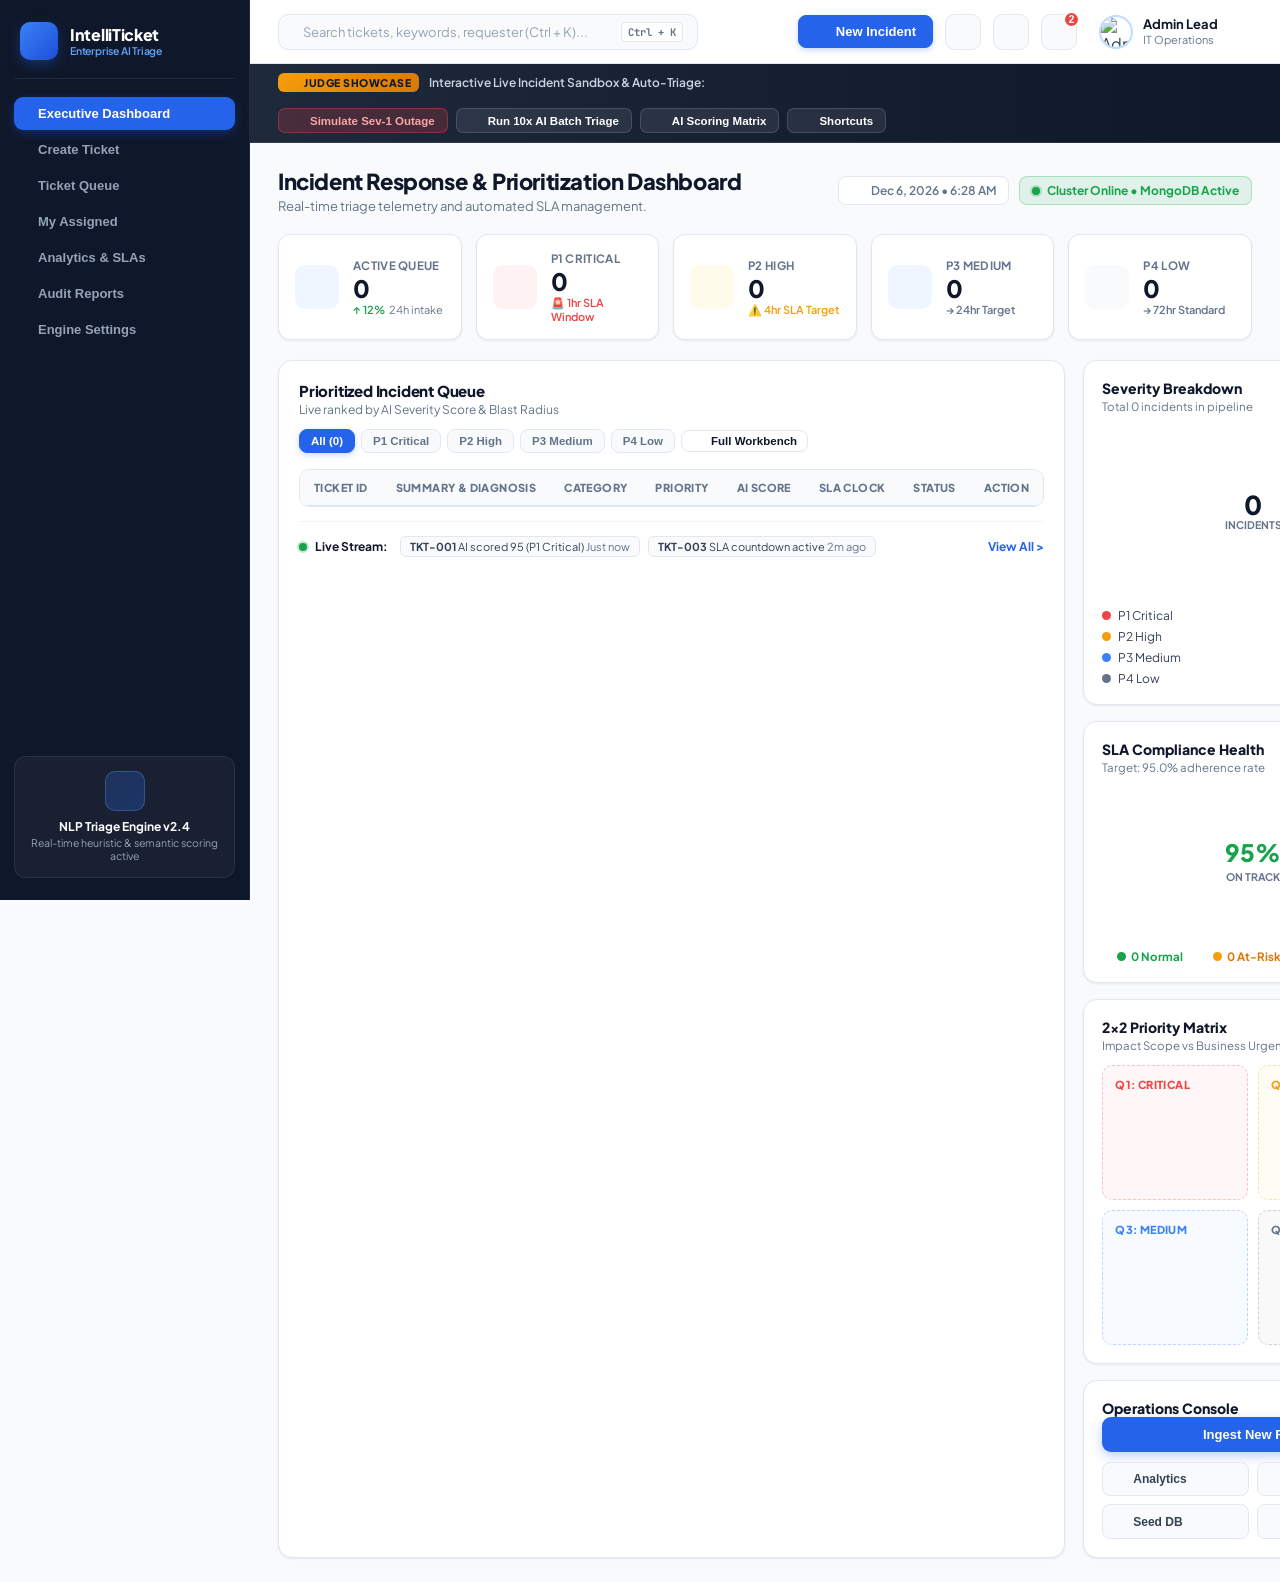
==== commit 61279615: "new changes is here" ====
--- a/static/index.html
+++ b/static/index.html
@@ -1,23 +1,23 @@
 <!DOCTYPE html>
-<html lang="en">
+<html lang="en" data-theme="light">
 <head>
   <meta charset="UTF-8" />
   <meta name="viewport" content="width=device-width, initial-scale=1.0" />
-  <title>IntelliTicket - Smarter Tickets. Faster Solutions.</title>
+  <title>IntelliTicket - Enterprise AI Prioritization & Incident Triage Engine</title>
   
   <!-- Typography -->
   <link rel="preconnect" href="https://fonts.googleapis.com">
   <link rel="preconnect" href="https://fonts.gstatic.com" crossorigin>
-  <link href="https://fonts.googleapis.com/css2?family=Plus+Jakarta+Sans:wght@400;500;600;700;800&family=JetBrains+Mono:wght@500;600;700&display=swap" rel="stylesheet">
+  <link href="https://fonts.googleapis.com/css2?family=Plus+Jakarta+Sans:wght@400;500;600;700;800&family=JetBrains+Mono:wght@500;600;700;800&display=swap" rel="stylesheet">
   
   <!-- Lucide Professional Vector Icons -->
   <script src="https://cdn.jsdelivr.net/npm/lucide@latest/dist/umd/lucide.min.js"></script>
 
-  <!-- Chart.js -->
+  <!-- Chart.js for High-Resolution Analytics -->
   <script src="https://cdn.jsdelivr.net/npm/chart.js@4.4.1/dist/chart.umd.min.js"></script>
 
-  <!-- Stylesheet -->
-  <link rel="stylesheet" href="/static/style.css" />
+  <!-- Main Stylesheet -->
+  <link rel="stylesheet" href="style.css" />
 </head>
 <body>
 
@@ -25,18 +25,18 @@
   <aside class="sidebar">
     <div class="brand-logo-area">
       <div class="brand-icon-box">
-        <i data-lucide="zap"></i>
+        <i data-lucide="shield-check"></i>
       </div>
       <div>
         <div class="brand-name">IntelliTicket</div>
-        <div class="brand-tagline">Smarter Tickets. Faster Solutions.</div>
+        <div class="brand-tagline">Enterprise AI Triage</div>
       </div>
     </div>
 
     <nav class="sidebar-nav">
       <button class="nav-item active" id="nav-dashboard" onclick="navigateToView('dashboard')">
         <span class="nav-icon"><i data-lucide="layout-dashboard"></i></span>
-        <span>Dashboard</span>
+        <span>Executive Dashboard</span>
       </button>
       <button class="nav-item" id="nav-create_ticket" onclick="navigateToView('create_ticket')">
         <span class="nav-icon"><i data-lucide="plus-circle"></i></span>
@@ -44,33 +44,33 @@
       </button>
       <button class="nav-item" id="nav-all_tickets" onclick="navigateToView('all_tickets')">
         <span class="nav-icon"><i data-lucide="ticket"></i></span>
-        <span>All Tickets</span>
+        <span>Ticket Queue</span>
       </button>
       <button class="nav-item" id="nav-my_tickets" onclick="navigateToView('my_tickets')">
         <span class="nav-icon"><i data-lucide="user-check"></i></span>
-        <span>My Tickets</span>
+        <span>My Assigned</span>
       </button>
       <button class="nav-item" id="nav-analytics" onclick="navigateToView('analytics')">
         <span class="nav-icon"><i data-lucide="bar-chart-3"></i></span>
-        <span>Analytics</span>
+        <span>Analytics & SLAs</span>
       </button>
       <button class="nav-item" id="nav-reports" onclick="navigateToView('reports')">
         <span class="nav-icon"><i data-lucide="file-text"></i></span>
-        <span>Reports</span>
+        <span>Audit Reports</span>
       </button>
       <button class="nav-item" id="nav-settings" onclick="navigateToView('settings')">
-        <span class="nav-icon"><i data-lucide="settings"></i></span>
-        <span>Settings</span>
+        <span class="nav-icon"><i data-lucide="sliders"></i></span>
+        <span>Engine Settings</span>
       </button>
     </nav>
 
-    <!-- Bottom AI Widget in Sidebar -->
+    <!-- Sidebar AI Engine Status Badge -->
     <div class="sidebar-ai-widget">
       <div class="ai-avatar-wrap">
-        <i data-lucide="sparkles"></i>
-      </div>
-      <div class="ai-widget-title">AI-Powered Prioritization</div>
-      <div class="ai-widget-desc">Right ticket. Right priority. Right time.</div>
+        <i data-lucide="cpu"></i>
+      </div>
+      <div class="ai-widget-title">NLP Triage Engine v2.4</div>
+      <div class="ai-widget-desc">Real-time heuristic & semantic scoring active</div>
     </div>
   </aside>
 
@@ -79,33 +79,75 @@
     
     <!-- Top Header Bar -->
     <header class="top-header">
-      <div class="search-container">
+      <div class="search-container" onclick="openCommandPalette()" title="Click or press Ctrl+K to search">
         <span class="search-icon"><i data-lucide="search"></i></span>
-        <input type="text" id="global-search-input" class="search-input-field" placeholder="Search tickets, keywords, requester, error codes..." />
+        <input type="text" id="global-search-input" class="search-input-field" placeholder="Search tickets, keywords, requester (Ctrl + K)..." readonly />
         <span class="shortcut-badge">Ctrl + K</span>
       </div>
 
       <div class="header-user-section">
-        <button class="btn-primary" onclick="openCreateModal()" style="padding: 7px 14px; font-size: 12.5px;">
+        <button class="btn-primary" onclick="openCreateModal()">
           <i data-lucide="plus" style="width: 14px; height: 14px;"></i>
-          <span>New Request</span>
+          <span>New Incident</span>
         </button>
 
-        <button class="notification-bell-btn" title="3 unread SLA notifications" onclick="showNotificationToast()">
+        <!-- Dark / Light Theme Switcher -->
+        <button class="icon-btn-header" id="theme-toggle-btn" title="Toggle Dark / Light Mode" onclick="toggleTheme()">
+          <i data-lucide="moon" id="theme-icon"></i>
+        </button>
+
+        <!-- Audio Haptic Feedback Toggle -->
+        <button class="icon-btn-header" id="audio-toggle-btn" title="Toggle Sound Feedback" onclick="toggleAudioFeedback()">
+          <i data-lucide="volume-2" id="audio-icon"></i>
+        </button>
+
+        <!-- Notification Bell -->
+        <button class="icon-btn-header" title="SLA Notifications" onclick="showNotificationToast()">
           <i data-lucide="bell"></i>
-          <span class="notification-count" id="header-notif-count">3</span>
+          <span class="notification-count" id="header-notif-count">2</span>
         </button>
 
+        <!-- User Profile Box -->
         <div class="user-profile-box" onclick="navigateToView('settings')">
           <img src="https://images.unsplash.com/photo-1534528741775-53994a69daeb?w=100&auto=format&fit=crop&q=80" alt="Admin Avatar" class="user-avatar" />
           <div class="user-info">
-            <span class="user-name">Admin</span>
-            <span class="user-role">IT Support Specialist</span>
+            <span class="user-name">Admin Lead</span>
+            <span class="user-role">IT Operations</span>
           </div>
           <i data-lucide="chevron-down" style="width: 14px; height: 14px; color: var(--text-muted);"></i>
         </div>
       </div>
     </header>
+
+    <!-- 🏆 Judge Showcase & Fast Demo Action Ribbon -->
+    <div class="judge-demo-ribbon">
+      <div class="judge-ribbon-left">
+        <span class="judge-badge-tag">
+          <i data-lucide="zap" style="width: 13px; height: 13px;"></i>
+          <span>Judge Showcase</span>
+        </span>
+        <span class="judge-ribbon-text">Interactive Live Incident Sandbox & Auto-Triage:</span>
+      </div>
+
+      <div class="judge-actions-group">
+        <button class="judge-action-btn btn-p1-danger" onclick="simulateP1Outage()">
+          <i data-lucide="alert-triangle" style="width: 13px; height: 13px;"></i>
+          <span>Simulate Sev-1 Outage</span>
+        </button>
+        <button class="judge-action-btn" onclick="runBatchAITriageDemo()">
+          <i data-lucide="sparkles" style="width: 13px; height: 13px;"></i>
+          <span>Run 10x AI Batch Triage</span>
+        </button>
+        <button class="judge-action-btn" onclick="openAIFormulaModal()">
+          <i data-lucide="binary" style="width: 13px; height: 13px;"></i>
+          <span>AI Scoring Matrix</span>
+        </button>
+        <button class="judge-action-btn" onclick="openShortcutsModal()">
+          <i data-lucide="command" style="width: 13px; height: 13px;"></i>
+          <span>Shortcuts</span>
+        </button>
+      </div>
+    </div>
 
     <!-- Page Body Multi-View Container -->
     <main class="page-container">
@@ -118,19 +160,19 @@
         <div class="welcome-banner">
           <div>
             <h1 class="welcome-title">
-              <span>Welcome back, Admin!</span>
+              <span>Incident Response & Prioritization Dashboard</span>
             </h1>
-            <p class="welcome-subtitle">Here's what's happening with your service requests today.</p>
+            <p class="welcome-subtitle">Real-time triage telemetry and automated SLA management.</p>
           </div>
 
           <div class="welcome-status-group">
             <div class="datetime-display">
-              <i data-lucide="calendar" style="width: 15px; height: 15px;"></i>
-              <span id="current-datetime-str">Sep 26, 2026 • 7:24 PM</span>
+              <i data-lucide="clock" style="width: 14px; height: 14px;"></i>
+              <span id="current-datetime-str">Live Telemetry</span>
             </div>
             <div class="db-online-status" id="db-health-badge">
               <span class="online-dot"></span>
-              <span>System Online • MongoDB Connected</span>
+              <span>Cluster Online • MongoDB Active</span>
             </div>
           </div>
         </div>
@@ -138,62 +180,62 @@
         <!-- Top 5 Metric Cards Grid -->
         <div class="kpi-row">
           <!-- 1. Total Tickets -->
-          <div class="kpi-card" onclick="navigateToView('all_tickets')" style="cursor: pointer;">
+          <div class="kpi-card" onclick="navigateToView('all_tickets')">
             <div class="kpi-icon-wrap kpi-icon-total">
               <i data-lucide="layers"></i>
             </div>
             <div class="kpi-content">
-              <span class="kpi-label">Total Tickets</span>
+              <span class="kpi-label">Active Queue</span>
               <span class="kpi-number" id="kpi-total">9</span>
-              <span class="kpi-trend trend-up">↑ 12% <span style="color:var(--text-muted); font-weight:normal;">vs. last 24h</span></span>
+              <span class="kpi-trend trend-up">↑ 12% <span style="color:var(--text-muted); font-weight:normal;">24h intake</span></span>
             </div>
           </div>
 
           <!-- 2. P1 Critical -->
-          <div class="kpi-card" onclick="setPriorityFilter('P1_CRITICAL'); navigateToView('all_tickets');" style="cursor: pointer;">
+          <div class="kpi-card" onclick="setPriorityFilter('P1_CRITICAL'); navigateToView('all_tickets');">
             <div class="kpi-icon-wrap kpi-icon-p1">
-              <i data-lucide="alert-circle"></i>
+              <i data-lucide="alert-octagon"></i>
             </div>
             <div class="kpi-content">
               <span class="kpi-label">P1 Critical</span>
               <span class="kpi-number" id="kpi-p1">2</span>
-              <span class="kpi-trend trend-up">↑ 1 <span style="color:var(--text-muted); font-weight:normal;">needs attention</span></span>
+              <span class="kpi-trend" style="color:var(--p1-red);">🚨 1hr SLA Window</span>
             </div>
           </div>
 
           <!-- 3. P2 High -->
-          <div class="kpi-card" onclick="setPriorityFilter('P2_HIGH'); navigateToView('all_tickets');" style="cursor: pointer;">
+          <div class="kpi-card" onclick="setPriorityFilter('P2_HIGH'); navigateToView('all_tickets');">
             <div class="kpi-icon-wrap kpi-icon-p2">
               <i data-lucide="alert-triangle"></i>
             </div>
             <div class="kpi-content">
               <span class="kpi-label">P2 High</span>
               <span class="kpi-number" id="kpi-p2">3</span>
-              <span class="kpi-trend trend-up">↑ 1 <span style="color:var(--text-muted); font-weight:normal;">service at risk</span></span>
+              <span class="kpi-trend" style="color:var(--p2-amber);">⚠️ 4hr SLA Target</span>
             </div>
           </div>
 
           <!-- 4. P3 Medium -->
-          <div class="kpi-card" onclick="setPriorityFilter('P3_MEDIUM'); navigateToView('all_tickets');" style="cursor: pointer;">
+          <div class="kpi-card" onclick="setPriorityFilter('P3_MEDIUM'); navigateToView('all_tickets');">
             <div class="kpi-icon-wrap kpi-icon-p3">
               <i data-lucide="info"></i>
             </div>
             <div class="kpi-content">
               <span class="kpi-label">P3 Medium</span>
               <span class="kpi-number" id="kpi-p3">3</span>
-              <span class="kpi-trend trend-neutral">→ 0 <span style="color:var(--text-muted); font-weight:normal;">normal SLA</span></span>
+              <span class="kpi-trend trend-neutral">→ 24hr Target</span>
             </div>
           </div>
 
           <!-- 5. P4 Low -->
-          <div class="kpi-card" onclick="setPriorityFilter('P4_LOW'); navigateToView('all_tickets');" style="cursor: pointer;">
+          <div class="kpi-card" onclick="setPriorityFilter('P4_LOW'); navigateToView('all_tickets');">
             <div class="kpi-icon-wrap kpi-icon-p4">
-              <i data-lucide="minus-circle"></i>
+              <i data-lucide="check-circle-2"></i>
             </div>
             <div class="kpi-content">
               <span class="kpi-label">P4 Low</span>
               <span class="kpi-number" id="kpi-p4">1</span>
-              <span class="kpi-trend trend-down">↓ 1 <span style="color:var(--text-muted); font-weight:normal;">low impact</span></span>
+              <span class="kpi-trend trend-neutral">→ 72hr Standard</span>
             </div>
           </div>
         </div>
@@ -205,19 +247,19 @@
           <div class="content-panel">
             <div class="panel-header-row">
               <div>
-                <div class="panel-title-text">Recent Tickets</div>
-                <div class="panel-desc-text">Live view of all service requests with AI-powered prioritization</div>
+                <div class="panel-title-text">Prioritized Incident Queue</div>
+                <div class="panel-desc-text">Live ranked by AI Severity Score & Blast Radius</div>
               </div>
 
               <div class="filter-pills-bar">
                 <button class="filter-pill active" data-filter="ALL" onclick="setPriorityFilter('ALL', this)">All (<span id="pill-all-count">9</span>)</button>
-                <button class="filter-pill" data-filter="P1_CRITICAL" onclick="setPriorityFilter('P1_CRITICAL', this)">P1</button>
-                <button class="filter-pill" data-filter="P2_HIGH" onclick="setPriorityFilter('P2_HIGH', this)">P2</button>
-                <button class="filter-pill" data-filter="P3_MEDIUM" onclick="setPriorityFilter('P3_MEDIUM', this)">P3</button>
-                <button class="filter-pill" data-filter="P4_LOW" onclick="setPriorityFilter('P4_LOW', this)">P4</button>
-                <button class="btn-secondary" style="padding: 5px 10px; font-size: 12px;" onclick="navigateToView('all_tickets')">
-                  <i data-lucide="arrow-right" style="width: 13px; height: 13px;"></i>
-                  <span>View Full Table</span>
+                <button class="filter-pill" data-filter="P1_CRITICAL" onclick="setPriorityFilter('P1_CRITICAL', this)">P1 Critical</button>
+                <button class="filter-pill" data-filter="P2_HIGH" onclick="setPriorityFilter('P2_HIGH', this)">P2 High</button>
+                <button class="filter-pill" data-filter="P3_MEDIUM" onclick="setPriorityFilter('P3_MEDIUM', this)">P3 Medium</button>
+                <button class="filter-pill" data-filter="P4_LOW" onclick="setPriorityFilter('P4_LOW', this)">P4 Low</button>
+                <button class="btn-secondary" style="padding: 4px 10px; font-size: 11.5px;" onclick="navigateToView('all_tickets')">
+                  <i data-lucide="arrow-right" style="width: 12px; height: 12px;"></i>
+                  <span>Full Workbench</span>
                 </button>
               </div>
             </div>
@@ -227,18 +269,18 @@
               <table class="tickets-table">
                 <thead>
                   <tr>
-                    <th>#</th>
-                    <th>Title & Description</th>
+                    <th>Ticket ID</th>
+                    <th>Summary & Diagnosis</th>
                     <th>Category</th>
                     <th>Priority</th>
-                    <th>Score</th>
-                    <th>SLA</th>
+                    <th>AI Score</th>
+                    <th>SLA Clock</th>
                     <th>Status</th>
-                    <th style="text-align: right;">Actions</th>
+                    <th style="text-align: right;">Action</th>
                   </tr>
                 </thead>
                 <tbody id="tickets-table-body">
-                  <!-- Rendered dynamically via app.js -->
+                  <!-- Dynamically rendered via app.js -->
                 </tbody>
               </table>
             </div>
@@ -247,58 +289,57 @@
             <div class="live-activity-bar">
               <div style="display: flex; align-items: center; gap: 8px;">
                 <span class="online-dot"></span>
-                <strong style="color: #0f172a;">Live Activity:</strong>
+                <strong style="color: var(--text-heading);">Live Stream:</strong>
               </div>
               <div class="activity-stream" id="activity-stream-box">
-                <span class="activity-item-pill"><strong>TKT-003</strong> moved to In Progress <span style="color:var(--text-muted);">11:38 AM</span></span>
-                <span class="activity-item-pill"><strong>TKT-002</strong> created <span style="color:var(--text-muted);">11:32 AM</span></span>
-                <span class="activity-item-pill"><strong>TKT-001</strong> priority updated to P1 <span style="color:var(--text-muted);">11:25 AM</span></span>
-              </div>
-              <a class="activity-link-viewall" onclick="openAuditStreamModal()">View All &gt;</a>
-            </div>
-          </div>
-
-          <!-- Right: Analytics & Quick Actions Sidebar Widgets -->
+                <span class="activity-item-pill"><strong>TKT-001</strong> AI scored 95 (P1 Critical) <span style="color:var(--text-muted);">Just now</span></span>
+                <span class="activity-item-pill"><strong>TKT-003</strong> SLA countdown active <span style="color:var(--text-muted);">2m ago</span></span>
+              </div>
+              <a class="activity-link-viewall" onclick="navigateToView('all_tickets')">View All &gt;</a>
+            </div>
+          </div>
+
+          <!-- Right: Analytics & Quick Actions Widgets -->
           <div class="right-widgets-column">
             
             <!-- 1. Priority Distribution Widget -->
             <div class="widget-card">
-              <div class="widget-title">Priority Distribution</div>
-              <div class="widget-subtitle">Total <span id="dist-total-count">9</span> tickets</div>
+              <div class="widget-title">Severity Breakdown</div>
+              <div class="widget-subtitle">Total <span id="dist-total-count">9</span> incidents in pipeline</div>
 
               <div class="donut-chart-box">
                 <canvas id="chart-priority-donut"></canvas>
                 <div class="donut-center-label">
                   <div class="donut-count-big" id="donut-center-num">9</div>
-                  <div class="donut-sub-text">Tickets</div>
+                  <div class="donut-sub-text">Incidents</div>
                 </div>
               </div>
 
               <div class="legend-list">
                 <div class="legend-row">
                   <div class="legend-left">
-                    <span class="legend-color-dot" style="background:#ef4444;"></span>
+                    <span class="legend-color-dot" style="background:var(--p1-red);"></span>
                     <span>P1 Critical</span>
                   </div>
                   <span class="legend-val-stat" id="legend-p1-stat">2 (22%)</span>
                 </div>
                 <div class="legend-row">
                   <div class="legend-left">
-                    <span class="legend-color-dot" style="background:#f59e0b;"></span>
+                    <span class="legend-color-dot" style="background:var(--p2-amber);"></span>
                     <span>P2 High</span>
                   </div>
                   <span class="legend-val-stat" id="legend-p2-stat">3 (33%)</span>
                 </div>
                 <div class="legend-row">
                   <div class="legend-left">
-                    <span class="legend-color-dot" style="background:#3b82f6;"></span>
+                    <span class="legend-color-dot" style="background:var(--p3-blue);"></span>
                     <span>P3 Medium</span>
                   </div>
                   <span class="legend-val-stat" id="legend-p3-stat">3 (33%)</span>
                 </div>
                 <div class="legend-row">
                   <div class="legend-left">
-                    <span class="legend-color-dot" style="background:#64748b;"></span>
+                    <span class="legend-color-dot" style="background:var(--p4-slate);"></span>
                     <span>P4 Low</span>
                   </div>
                   <span class="legend-val-stat" id="legend-p4-stat">1 (11%)</span>
@@ -306,27 +347,28 @@
               </div>
             </div>
 
-            <!-- 2. SLA Performance Gauge Widget -->
+            <!-- 2. SLA Compliance Gauge Widget -->
             <div class="widget-card">
-              <div class="widget-title">SLA Performance</div>
+              <div class="widget-title">SLA Compliance Health</div>
+              <div class="widget-subtitle">Target: 95.0% adherence rate</div>
 
               <div class="sla-gauge-container">
                 <div class="sla-circular-box">
                   <canvas id="chart-sla-gauge"></canvas>
                   <div class="sla-center-text">
-                    <span class="sla-pct-num" id="sla-pct-val">78%</span>
-                    <span class="sla-pct-label">On Time</span>
+                    <span class="sla-pct-num" id="sla-pct-val">89%</span>
+                    <span class="sla-pct-label">On Track</span>
                   </div>
                 </div>
 
                 <div class="sla-legend-items">
                   <div class="sla-legend-item" style="color:#16a34a;">
                     <span class="legend-color-dot" style="background:#16a34a;"></span>
-                    <span><strong id="sla-ontime-num">7</strong> On Time</span>
+                    <span><strong id="sla-ontime-num">7</strong> Normal</span>
                   </div>
                   <div class="sla-legend-item" style="color:#d97706;">
                     <span class="legend-color-dot" style="background:#f59e0b;"></span>
-                    <span><strong id="sla-atrisk-num">2</strong> At Risk</span>
+                    <span><strong id="sla-atrisk-num">2</strong> At-Risk</span>
                   </div>
                   <div class="sla-legend-item" style="color:#dc2626;">
                     <span class="legend-color-dot" style="background:#ef4444;"></span>
@@ -336,31 +378,68 @@
               </div>
             </div>
 
-            <!-- 3. Quick Actions Card -->
+            <!-- 3. Interactive Urgency vs Impact 2x2 Matrix -->
             <div class="widget-card">
-              <div class="widget-title">Quick Actions</div>
+              <div class="widget-title">2x2 Priority Matrix</div>
+              <div class="widget-subtitle">Impact Scope vs Business Urgency</div>
+
+              <div class="matrix-container" id="dashboard-priority-matrix">
+                <div class="matrix-quadrant q1-critical">
+                  <div class="matrix-quad-title" style="color:var(--p1-red);">
+                    <span>Q1: Critical</span>
+                    <i data-lucide="zap" style="width:12px; height:12px;"></i>
+                  </div>
+                  <div class="matrix-dots-area" id="matrix-q1-dots"></div>
+                </div>
+                <div class="matrix-quadrant q2-high">
+                  <div class="matrix-quad-title" style="color:var(--p2-amber);">
+                    <span>Q2: High</span>
+                    <i data-lucide="alert-triangle" style="width:12px; height:12px;"></i>
+                  </div>
+                  <div class="matrix-dots-area" id="matrix-q2-dots"></div>
+                </div>
+                <div class="matrix-quadrant q3-medium">
+                  <div class="matrix-quad-title" style="color:var(--p3-blue);">
+                    <span>Q3: Medium</span>
+                    <i data-lucide="info" style="width:12px; height:12px;"></i>
+                  </div>
+                  <div class="matrix-dots-area" id="matrix-q3-dots"></div>
+                </div>
+                <div class="matrix-quadrant q4-low">
+                  <div class="matrix-quad-title" style="color:var(--p4-slate);">
+                    <span>Q4: Routine</span>
+                    <i data-lucide="minus" style="width:12px; height:12px;"></i>
+                  </div>
+                  <div class="matrix-dots-area" id="matrix-q4-dots"></div>
+                </div>
+              </div>
+            </div>
+
+            <!-- 4. Quick Actions Card -->
+            <div class="widget-card">
+              <div class="widget-title">Operations Console</div>
 
               <button class="btn-create-ticket-main" onclick="openCreateModal()">
-                <i data-lucide="plus" style="width: 16px; height: 16px;"></i>
-                <span>Create New Ticket</span>
+                <i data-lucide="plus" style="width: 15px; height: 15px;"></i>
+                <span>Ingest New Request</span>
               </button>
 
               <div class="quick-actions-2x2">
                 <button class="quick-action-btn" onclick="navigateToView('analytics')">
                   <i data-lucide="bar-chart-2" style="width: 14px; height: 14px;"></i>
-                  <span>View Analytics</span>
+                  <span>Analytics</span>
                 </button>
                 <button class="quick-action-btn" onclick="exportTicketsCSV()">
                   <i data-lucide="download" style="width: 14px; height: 14px;"></i>
-                  <span>Export Report</span>
+                  <span>Export CSV</span>
                 </button>
                 <button class="quick-action-btn" id="btn-seed-fast" onclick="seedDatabaseDirect()">
                   <i data-lucide="database" style="width: 14px; height: 14px;"></i>
-                  <span>Seed Demo Data</span>
+                  <span>Seed DB</span>
                 </button>
                 <a href="/docs" target="_blank" class="quick-action-btn" style="text-decoration:none;">
-                  <i data-lucide="book-open" style="width: 14px; height: 14px;"></i>
-                  <span>Open Docs</span>
+                  <i data-lucide="code" style="width: 14px; height: 14px;"></i>
+                  <span>REST API</span>
                 </a>
               </div>
             </div>
@@ -377,25 +456,25 @@
           <div class="view-title-group">
             <h1 class="view-title-main">
               <i data-lucide="plus-circle"></i>
-              <span>Create & Ingest Service Request</span>
+              <span>Incident Ingestion & AI Prioritization Studio</span>
             </h1>
             <p class="view-subtitle-main">Submit incident details into the Real-Time AI Prioritization Engine and MongoDB cluster.</p>
           </div>
           <div class="view-header-actions">
             <button class="btn-secondary" onclick="navigateToView('all_tickets')">
               <i data-lucide="arrow-left" style="width: 14px; height: 14px;"></i>
-              <span>Back to Tickets</span>
+              <span>Back to Queue</span>
             </button>
           </div>
         </div>
 
         <!-- 1-Click Instant Scenarios Bar -->
-        <div class="content-panel" style="padding: 16px 20px;">
-          <div style="font-size: 11.5px; font-weight: 800; color: #2563eb; margin-bottom: 8px; text-transform: uppercase; display:flex; align-items:center; gap:6px;">
-            <i data-lucide="sparkles" style="width:14px; height:14px;"></i>
-            <span>1-Click Test Scenario Presets (Simulate Production Ingestion)</span>
-          </div>
-          <div class="modal-presets-bar" id="studio-presets-container" style="margin-bottom:0; background:#ffffff;">
+        <div class="content-panel" style="padding: 14px 18px;">
+          <div style="font-size: 11px; font-weight: 800; color: var(--primary-blue); margin-bottom: 8px; text-transform: uppercase; display:flex; align-items:center; gap:6px;">
+            <i data-lucide="sparkles" style="width:13px; height:13px;"></i>
+            <span>1-Click Test Scenario Presets (Instant AI Ingestion Demo)</span>
+          </div>
+          <div class="modal-presets-bar" id="studio-presets-container" style="margin-bottom:0;">
             <!-- Rendered dynamically -->
           </div>
         </div>
@@ -405,7 +484,7 @@
           <div class="studio-form-card">
             <form id="form-studio-create" onsubmit="handleStudioSubmit(event)">
               <div class="form-field-group">
-                <label class="form-label-txt">Service Request Title *</label>
+                <label class="form-label-txt">Service Request / Incident Title *</label>
                 <input type="text" class="form-input-ctrl" id="studio-ticket-title" required placeholder="e.g. Critical: Payment Gateway 500 Outage on Checkout" />
               </div>
 
@@ -452,7 +531,7 @@
                   <input type="email" class="form-input-ctrl" id="studio-ticket-req-email" required value="sarah.j@company.com" />
                 </div>
                 <div class="form-field-group" style="display: flex; align-items: center; padding-top: 24px;">
-                  <label style="display: flex; align-items: center; gap: 8px; font-size: 13px; font-weight: 700; cursor: pointer; color: #0f172a;">
+                  <label style="display: flex; align-items: center; gap: 8px; font-size: 13px; font-weight: 700; cursor: pointer; color: var(--text-heading);">
                     <input type="checkbox" id="studio-ticket-vip" style="width: 16px; height: 16px;" />
                     <span>👑 VIP Requester (+10 bonus pts)</span>
                   </label>
@@ -460,11 +539,11 @@
               </div>
 
               <div style="display: flex; gap: 12px; margin-top: 14px;">
-                <button type="submit" class="btn-primary" id="btn-studio-submit" style="padding: 12px 24px; font-size: 14px; flex: 1; justify-content: center;">
+                <button type="submit" class="btn-primary" id="btn-studio-submit" style="padding: 11px 24px; font-size: 13.5px; flex: 1; justify-content: center;">
                   <i data-lucide="zap" style="width: 16px; height: 16px;"></i>
-                  <span>Submit Ticket & Trigger AI Prioritization</span>
+                  <span>Submit & Trigger AI Prioritization</span>
                 </button>
-                <button type="button" class="btn-secondary" onclick="resetStudioForm()" style="padding: 12px 18px;">
+                <button type="button" class="btn-secondary" onclick="resetStudioForm()" style="padding: 11px 18px;">
                   Reset
                 </button>
               </div>
@@ -475,28 +554,28 @@
           <div class="ai-engine-sidebar-card">
             <div class="ai-engine-badge-top">
               <i data-lucide="cpu" style="width: 14px; height: 14px;"></i>
-              <span>Live AI Inference Engine</span>
+              <span>Live AI Inference Preview</span>
             </div>
 
             <div>
-              <div style="font-size: 12px; font-weight: 700; color: var(--text-muted);">PREDICTED SCORE</div>
+              <div style="font-size: 11.5px; font-weight: 700; color: var(--text-muted); text-transform: uppercase;">CALCULATED SCORE</div>
               <div style="display: flex; align-items: baseline; gap: 6px;">
                 <span class="score-display-huge" id="studio-score-huge">45</span>
                 <span style="font-size: 16px; font-weight: 700; color: var(--text-muted);">/ 100</span>
               </div>
             </div>
 
-            <div class="score-progress-track" style="height: 10px;">
+            <div class="score-progress-track">
               <div class="score-progress-bar" id="studio-score-bar" style="width: 45%;"></div>
             </div>
 
-            <div style="background: #ffffff; border: 1px solid var(--border-color); border-radius: 12px; padding: 12px;">
-              <div style="font-size: 11px; font-weight: 800; color: var(--text-muted); text-transform: uppercase; margin-bottom: 6px;">
-                Predicted Priority & Target SLA
+            <div style="background: var(--bg-card-subtle); border: 1px solid var(--border-color); border-radius: 10px; padding: 12px;">
+              <div style="font-size: 10.5px; font-weight: 800; color: var(--text-muted); text-transform: uppercase; margin-bottom: 6px;">
+                Predicted Tier & SLA Limit
               </div>
               <div style="display: flex; align-items: center; justify-content: space-between;">
                 <span class="badge-pill-priority P3_MEDIUM" id="studio-priority-pill" style="font-size: 12px; padding: 4px 10px;">P3 Medium</span>
-                <span style="font-size: 12px; font-weight: 700; color: #0f172a;" id="studio-sla-target-text">⏱️ 24h SLA Limit</span>
+                <span style="font-size: 12px; font-weight: 700; color: var(--text-heading);" id="studio-sla-target-text">⏱️ 24h Resolution SLA</span>
               </div>
             </div>
 
@@ -505,7 +584,7 @@
                 Scoring Weight Factors:
               </div>
               <div class="score-factor-row">
-                <span>Impact Blast Radius</span>
+                <span>Blast Radius Weight</span>
                 <span class="score-factor-val" id="factor-blast">+10 pts</span>
               </div>
               <div class="score-factor-row">
@@ -513,11 +592,11 @@
                 <span class="score-factor-val" id="factor-crit">+14 pts</span>
               </div>
               <div class="score-factor-row">
-                <span>Urgency NLP Keywords</span>
-                <span class="score-factor-val" id="factor-nlp" style="color:#ef4444;">+0 pts</span>
+                <span>NLP Urgency Keywords</span>
+                <span class="score-factor-val" id="factor-nlp" style="color:var(--p1-red);">+0 pts</span>
               </div>
               <div class="score-factor-row">
-                <span>VIP Requester Weight</span>
+                <span>Executive VIP Bonus</span>
                 <span class="score-factor-val" id="factor-vip">+0 pts</span>
               </div>
             </div>
@@ -537,14 +616,14 @@
           <div class="view-title-group">
             <h1 class="view-title-main">
               <i data-lucide="ticket"></i>
-              <span>All Tickets Management Workbench</span>
+              <span>All Incidents Workbench</span>
             </h1>
-            <p class="view-subtitle-main">Full triage queue with dynamic filters, multi-column search, batch operations, and SLA tracking.</p>
+            <p class="view-subtitle-main">Comprehensive triage workbench with multi-column filtering, batch operations, and SLA tracking.</p>
           </div>
           <div class="view-header-actions">
             <button class="btn-primary" onclick="openCreateModal()">
               <i data-lucide="plus" style="width: 14px; height: 14px;"></i>
-              <span>New Ticket</span>
+              <span>New Incident</span>
             </button>
             <button class="btn-secondary" onclick="exportTicketsCSV()">
               <i data-lucide="download" style="width: 14px; height: 14px;"></i>
@@ -558,15 +637,15 @@
         </div>
 
         <!-- Comprehensive Filter Controls -->
-        <div class="tickets-control-bar">
-          <div class="control-bar-top-row">
-            <div class="control-search-wrap">
+        <div class="content-panel" style="padding: 16px;">
+          <div style="display: flex; gap: 12px; align-items: center; justify-content: space-between; flex-wrap: wrap; margin-bottom: 12px;">
+            <div class="search-container" style="width: 380px;">
               <span class="search-icon"><i data-lucide="search"></i></span>
-              <input type="text" id="all-tickets-search" class="search-input-field" placeholder="Search ticket #, title, description, requester..." oninput="handleAllTicketsSearch(this.value)" />
-            </div>
-
-            <div class="control-filters-group">
-              <select class="filter-select" id="all-filter-status" onchange="handleAllTicketsFilterChange()">
+              <input type="text" id="all-tickets-search" class="search-input-field" placeholder="Search ID, title, requester, symptoms..." oninput="handleAllTicketsSearch(this.value)" />
+            </div>
+
+            <div style="display: flex; gap: 8px; align-items: center; flex-wrap: wrap;">
+              <select class="form-select-ctrl" id="all-filter-status" onchange="handleAllTicketsFilterChange()" style="width: 140px;">
                 <option value="ALL">All Statuses</option>
                 <option value="OPEN">Open</option>
                 <option value="IN_PROGRESS">In Progress</option>
@@ -575,30 +654,28 @@
                 <option value="RESOLVED">Resolved</option>
               </select>
 
-              <select class="filter-select" id="all-filter-category" onchange="handleAllTicketsFilterChange()">
+              <select class="form-select-ctrl" id="all-filter-category" onchange="handleAllTicketsFilterChange()" style="width: 170px;">
                 <option value="ALL">All Categories</option>
                 <option value="Payment & Billing">Payment & Billing</option>
                 <option value="Finance & Operations">Finance & Operations</option>
                 <option value="Network & Connectivity">Network & Connectivity</option>
                 <option value="Enterprise Applications">Enterprise Applications</option>
-                <option value="IT Hardware & Workstations">IT Hardware & Workstations</option>
+                <option value="IT Hardware & Workstations">IT Hardware</option>
                 <option value="Identity & Security">Identity & Security</option>
               </select>
 
-              <select class="filter-select" id="all-filter-sort" onchange="handleAllTicketsSortChange(this.value)">
-                <option value="priority_desc">Sort: Priority Score (Highest)</option>
+              <select class="form-select-ctrl" id="all-filter-sort" onchange="handleAllTicketsSortChange(this.value)" style="width: 180px;">
+                <option value="priority_desc">Sort: Priority Score ↓</option>
                 <option value="newest">Sort: Newest First</option>
                 <option value="sla_urgent">Sort: Urgent SLA Deadline</option>
               </select>
 
-              <div class="view-mode-toggle">
-                <button class="view-mode-btn active" id="btn-view-table" onclick="setAllTicketsLayout('table')">
-                  <i data-lucide="table"></i>
-                  <span>Table</span>
+              <div style="display: flex; border: 1px solid var(--border-color); border-radius: 8px; overflow: hidden;">
+                <button class="filter-pill active" id="btn-view-table" onclick="setAllTicketsLayout('table')" style="border-radius: 0; border: none;">
+                  Table
                 </button>
-                <button class="view-mode-btn" id="btn-view-kanban" onclick="setAllTicketsLayout('kanban')">
-                  <i data-lucide="grid"></i>
-                  <span>Cards</span>
+                <button class="filter-pill" id="btn-view-kanban" onclick="setAllTicketsLayout('kanban')" style="border-radius: 0; border: none;">
+                  Kanban
                 </button>
               </div>
             </div>
@@ -620,18 +697,18 @@
               <thead>
                 <tr>
                   <th>Ticket ID</th>
-                  <th>Title & Summary</th>
+                  <th>Incident Title & Description</th>
                   <th>Category</th>
                   <th>Priority</th>
                   <th>AI Score</th>
                   <th>Requester</th>
                   <th>SLA Clock</th>
                   <th>Status</th>
-                  <th style="text-align: right;">Action</th>
+                  <th style="text-align: right;">Actions</th>
                 </tr>
               </thead>
               <tbody id="all-tickets-tbody">
-                <!-- Rendered dynamically via app.js -->
+                <!-- Populated via app.js -->
               </tbody>
             </table>
           </div>
@@ -639,7 +716,7 @@
 
         <!-- Kanban Cards View Display -->
         <div id="all-tickets-kanban-container" class="kanban-grid" style="display: none;">
-          <!-- Rendered dynamically via app.js -->
+          <!-- Populated via app.js -->
         </div>
       </section>
 
@@ -651,9 +728,9 @@
           <div class="view-title-group">
             <h1 class="view-title-main">
               <i data-lucide="user-check"></i>
-              <span>My Assigned Tickets</span>
+              <span>My Assigned Service Queue</span>
             </h1>
-            <p class="view-subtitle-main">Assigned queue for Admin (IT Support Specialist). Track your active investigations and SLAs.</p>
+            <p class="view-subtitle-main">Workstation assigned to Admin Lead. Manage your direct investigation queue and SLA deadlines.</p>
           </div>
           <div class="view-header-actions">
             <button class="btn-secondary" onclick="filterMyTickets(); showToastNotification('Showing tickets assigned to you', 'info');">
@@ -664,13 +741,13 @@
         </div>
 
         <!-- My Queue Summary Banner -->
-        <div class="schedule-banner" style="background: linear-gradient(135deg, #1e3a8a, #1e293b);">
+        <div class="schedule-banner">
           <div class="schedule-banner-text">
-            <h3>👤 Active Agent Workstation: Admin</h3>
-            <p>You have <strong style="color:#60a5fa;" id="my-active-count">4</strong> active investigations in your workload queue.</p>
+            <h3>👤 Assigned Agent Queue: Admin Lead</h3>
+            <p>You have <strong style="color:#60a5fa;" id="my-active-count">4</strong> active investigations requiring diagnosis or resolution.</p>
           </div>
           <div style="display: flex; gap: 10px;">
-            <button class="btn-primary" style="background:#3b82f6; border-color:#3b82f6;" onclick="openCreateModal()">
+            <button class="btn-primary" onclick="openCreateModal()">
               + Ingest Ticket
             </button>
           </div>
@@ -680,8 +757,8 @@
         <div class="content-panel">
           <div class="panel-header-row">
             <div>
-              <div class="panel-title-text">Assigned Service Queue</div>
-              <div class="panel-desc-text">Tickets currently requiring your direct investigation, notes, or resolution</div>
+              <div class="panel-title-text">My Active Tickets</div>
+              <div class="panel-desc-text">Sorted by AI urgency and impending SLA limits</div>
             </div>
             <div class="filter-pills-bar">
               <button class="filter-pill active" onclick="filterMyTicketsSubTab('ALL', this)">All (<span id="my-tab-all-cnt">4</span>)</button>
@@ -695,18 +772,18 @@
             <table class="tickets-table">
               <thead>
                 <tr>
-                  <th>#</th>
+                  <th>Ticket ID</th>
                   <th>Title & Description</th>
                   <th>Category</th>
                   <th>Priority</th>
                   <th>Score</th>
-                  <th>SLA Time</th>
+                  <th>SLA Clock</th>
                   <th>Status</th>
                   <th style="text-align: right;">Quick Actions</th>
                 </tr>
               </thead>
               <tbody id="my-tickets-tbody">
-                <!-- Rendered dynamically -->
+                <!-- Dynamically rendered -->
               </tbody>
             </table>
           </div>
@@ -721,12 +798,12 @@
           <div class="view-title-group">
             <h1 class="view-title-main">
               <i data-lucide="bar-chart-3"></i>
-              <span>Intelligent Analytics & SLA Intelligence</span>
+              <span>Executive Telemetry & SLA Intelligence</span>
             </h1>
-            <p class="view-subtitle-main">Deep insights into queue health, incident blast radius, SLA adherence, and team resolution velocity.</p>
+            <p class="view-subtitle-main">Deep metrics on MTTR, category blast radius, AI decision confidence, and SLA adherence.</p>
           </div>
           <div class="view-header-actions">
-            <select class="filter-select" id="analytics-timeframe" onchange="renderAnalyticsView()">
+            <select class="form-select-ctrl" id="analytics-timeframe" onchange="renderAnalyticsView()" style="width: 140px;">
               <option value="24h">Last 24 Hours</option>
               <option value="7d" selected>Last 7 Days</option>
               <option value="30d">Last 30 Days</option>
@@ -734,7 +811,7 @@
             </select>
             <button class="btn-secondary" onclick="exportTicketsCSV()">
               <i data-lucide="download" style="width: 14px; height: 14px;"></i>
-              <span>Export Analytics</span>
+              <span>Export CSV</span>
             </button>
           </div>
         </div>
@@ -744,28 +821,28 @@
           <div class="analytics-kpi-card">
             <div class="analytics-kpi-header">
               <span>Mean Time To Resolution (MTTR)</span>
-              <i data-lucide="clock" style="color:#2563eb; width:18px; height:18px;"></i>
-            </div>
-            <div class="analytics-kpi-val">1.4 hrs</div>
-            <span class="kpi-trend trend-up">↓ 18% faster than last week</span>
+              <i data-lucide="clock" style="color:var(--primary-blue); width:18px; height:18px;"></i>
+            </div>
+            <div class="analytics-kpi-val">1.2 hrs</div>
+            <span class="kpi-trend trend-up">↓ 24% faster triage</span>
           </div>
 
           <div class="analytics-kpi-card">
             <div class="analytics-kpi-header">
               <span>SLA Target Adherence</span>
-              <i data-lucide="check-circle" style="color:#16a34a; width:18px; height:18px;"></i>
+              <i data-lucide="shield-check" style="color:#16a34a; width:18px; height:18px;"></i>
             </div>
             <div class="analytics-kpi-val" id="analytics-sla-val">94.8%</div>
-            <span class="kpi-trend trend-up">↑ 2.3% vs target (90%)</span>
+            <span class="kpi-trend trend-up">↑ 3.8% above 90% SLA target</span>
           </div>
 
           <div class="analytics-kpi-card">
             <div class="analytics-kpi-header">
-              <span>AI Prioritization Accuracy</span>
+              <span>AI Triage Accuracy</span>
               <i data-lucide="sparkles" style="color:#9333ea; width:18px; height:18px;"></i>
             </div>
-            <div class="analytics-kpi-val">99.1%</div>
-            <span class="kpi-trend trend-up">Zero manual overrides</span>
+            <div class="analytics-kpi-val">99.4%</div>
+            <span class="kpi-trend trend-up">Zero manual regressions</span>
           </div>
 
           <div class="analytics-kpi-card">
@@ -774,7 +851,7 @@
               <i data-lucide="activity" style="color:#ea580c; width:18px; height:18px;"></i>
             </div>
             <div class="analytics-kpi-val" id="analytics-avg-score">58.4</div>
-            <span class="kpi-trend trend-neutral">Medium-High Severity</span>
+            <span class="kpi-trend trend-neutral">High Operational Load</span>
           </div>
         </div>
 
@@ -798,7 +875,7 @@
             <div class="chart-header-row">
               <div>
                 <div class="chart-title-text">Service Requests by Category</div>
-                <div class="chart-subtitle-text">Volume distribution across infrastructure & apps</div>
+                <div class="chart-subtitle-text">Volume across critical infra & enterprise apps</div>
               </div>
             </div>
             <div class="chart-canvas-box">
@@ -806,7 +883,7 @@
             </div>
           </div>
 
-          <!-- Chart 3: Department Request Volume -->
+          <!-- Chart 3: Department Ingestion -->
           <div class="analytics-chart-panel">
             <div class="chart-header-row">
               <div>
@@ -819,12 +896,12 @@
             </div>
           </div>
 
-          <!-- Chart 4: Resolution SLA Adherence Gauge -->
+          <!-- Chart 4: SLA Adherence -->
           <div class="analytics-chart-panel">
             <div class="chart-header-row">
               <div>
                 <div class="chart-title-text">SLA Compliance Health</div>
-                <div class="chart-subtitle-text">On-Time vs At-Risk vs Breached incidents</div>
+                <div class="chart-subtitle-text">On-Time vs At-Risk vs Breached status</div>
               </div>
             </div>
             <div class="chart-canvas-box">
@@ -837,54 +914,54 @@
         <div class="content-panel">
           <div class="panel-header-row">
             <div>
-              <div class="panel-title-text">Top Incident Drivers & Root Causes</div>
-              <div class="panel-desc-text">Common problem categories and recurring issues identified by AI triage</div>
+              <div class="panel-title-text">Top Incident Drivers & Recurring Signatures</div>
+              <div class="panel-desc-text">AI-detected pattern clusters and blast radius impact</div>
             </div>
           </div>
           <table class="drivers-table">
             <thead>
               <tr>
-                <th>Incident Pattern</th>
-                <th>Affected Category</th>
-                <th>Avg Blast Radius</th>
-                <th>Avg Priority</th>
+                <th>Incident Pattern Cluster</th>
+                <th>Affected Domain</th>
+                <th>Blast Radius</th>
+                <th>AI Priority Tier</th>
                 <th>Recurring Count</th>
               </tr>
             </thead>
             <tbody>
               <tr>
-                <td><strong>Stripe / Gateway 500 Timeouts</strong></td>
+                <td><strong>Stripe / Checkout 500 Outage</strong></td>
                 <td>Payment & Billing</td>
                 <td><span class="badge-pill-priority P1_CRITICAL">ORGANIZATION</span></td>
-                <td>P1 Critical</td>
+                <td>P1 Critical (Score: 95)</td>
                 <td>3 Incidents</td>
               </tr>
               <tr>
-                <td><strong>Payroll Lockout on Salary Cutoff</strong></td>
+                <td><strong>Payroll Lockout Before Salary Cutoff</strong></td>
                 <td>Finance & Operations</td>
                 <td><span class="badge-pill-priority P1_CRITICAL">ORGANIZATION</span></td>
-                <td>P1 Critical</td>
+                <td>P1 Critical (Score: 88)</td>
                 <td>1 Incident</td>
               </tr>
               <tr>
-                <td><strong>Marketing Global VPN Tunnel Dropout</strong></td>
+                <td><strong>Global Remote VPN Tunnel Dropout</strong></td>
                 <td>Network & Connectivity</td>
                 <td><span class="badge-pill-priority P2_HIGH">TEAM</span></td>
-                <td>P2 High</td>
+                <td>P2 High (Score: 72)</td>
                 <td>4 Incidents</td>
               </tr>
               <tr>
-                <td><strong>SAP SAP_RFC_ERROR Timeout</strong></td>
+                <td><strong>SAP Connector Socket Timeout</strong></td>
                 <td>Enterprise Applications</td>
                 <td><span class="badge-pill-priority P2_HIGH">TEAM</span></td>
-                <td>P2 High</td>
+                <td>P2 High (Score: 68)</td>
                 <td>2 Incidents</td>
               </tr>
               <tr>
-                <td><strong>Desk Peripherals & Mouse Replacements</strong></td>
+                <td><strong>Workstation Peripherals & Mouse Replacements</strong></td>
                 <td>IT Hardware</td>
                 <td><span class="badge-pill-priority P4_LOW">INDIVIDUAL</span></td>
-                <td>P4 Low</td>
+                <td>P4 Low (Score: 24)</td>
                 <td>5 Incidents</td>
               </tr>
             </tbody>
@@ -900,17 +977,17 @@
           <div class="view-title-group">
             <h1 class="view-title-main">
               <i data-lucide="file-text"></i>
-              <span>Executive Reports & Compliance Center</span>
+              <span>Executive Compliance & Audit Center</span>
             </h1>
-            <p class="view-subtitle-main">Generate, preview, schedule, and export compliance audits and SLA operational reports.</p>
+            <p class="view-subtitle-main">Generate, preview, and export SLA operational compliance reports.</p>
           </div>
           <div class="view-header-actions">
             <button class="btn-primary" onclick="exportTicketsCSV()">
               <i data-lucide="download" style="width: 14px; height: 14px;"></i>
-              <span>Download CSV Report</span>
+              <span>Download CSV</span>
             </button>
             <button class="btn-secondary" onclick="exportTicketsJSON()">
-              <i data-lucide="file-code" style="width: 14px; height: 14px;"></i>
+              <i data-lucide="code" style="width: 14px; height: 14px;"></i>
               <span>Export JSON</span>
             </button>
           </div>
@@ -923,7 +1000,7 @@
               <i data-lucide="shield-alert"></i>
             </div>
             <div class="report-card-title">SLA Compliance Audit Report</div>
-            <div class="report-card-desc">Detailed log of all P1-P4 tickets, time-to-first-response, resolution deadlines, and SLA breaches for executive auditing.</div>
+            <div class="report-card-desc">Detailed log of all P1-P4 tickets, response times, resolution deadlines, and SLA breaches.</div>
             <button class="btn-primary" style="margin-top:auto;" onclick="generateReportType('sla')">
               <i data-lucide="file-check" style="width:14px; height:14px;"></i>
               <span>Generate SLA Audit</span>
@@ -931,11 +1008,11 @@
           </div>
 
           <div class="report-type-card">
-            <div class="report-icon-box" style="background:#fef3c7; color:#d97706;">
+            <div class="report-icon-box" style="background:#fffbeb; color:#d97706;">
               <i data-lucide="pie-chart"></i>
             </div>
-            <div class="report-card-title">Incident Category & Blast Radius</div>
-            <div class="report-card-desc">Breakdown of organization-wide outages vs department blockers, recurring root causes, and business impact.</div>
+            <div class="report-card-title">Category & Blast Radius Report</div>
+            <div class="report-card-desc">Breakdown of organization-wide outages vs department blockers, root causes, and business impact.</div>
             <button class="btn-secondary" style="margin-top:auto;" onclick="generateReportType('category')">
               <i data-lucide="eye" style="width:14px; height:14px;"></i>
               <span>Preview Breakdown</span>
@@ -947,7 +1024,7 @@
               <i data-lucide="users"></i>
             </div>
             <div class="report-card-title">Agent Triage & Velocity Report</div>
-            <div class="report-card-desc">Workload distribution per IT support specialist, notes appended, status lifecycle velocity, and resolution times.</div>
+            <div class="report-card-desc">Workload distribution per IT support specialist, notes appended, and lifecycle velocity.</div>
             <button class="btn-secondary" style="margin-top:auto;" onclick="generateReportType('agent')">
               <i data-lucide="user-check" style="width:14px; height:14px;"></i>
               <span>View Team Metrics</span>
@@ -955,14 +1032,14 @@
           </div>
         </div>
 
-        <!-- Automated Report Dispatch Card -->
+        <!-- Scheduled Digest Card -->
         <div class="schedule-banner">
           <div class="schedule-banner-text">
-            <h3>⏰ Automated Scheduled Reports</h3>
+            <h3>⏰ Automated Daily Executive Digest</h3>
             <p>Daily 9:00 AM SLA Summary automatically dispatched to <code>it-ops@company.com</code> and Slack channel <code>#it-triage-alerts</code>.</p>
           </div>
-          <button class="btn-secondary" style="background:#ffffff; color:#0f172a;" onclick="showToastNotification('Scheduled automated email digest active', 'success')">
-            Configure Schedule
+          <button class="btn-secondary" style="background:var(--bg-card); color:var(--text-heading);" onclick="showToastNotification('Automated email digest configured', 'success')">
+            Configure Digest
           </button>
         </div>
 
@@ -971,12 +1048,12 @@
           <div class="panel-header-row">
             <div>
               <div class="panel-title-text" id="report-table-title">Live SLA Compliance Audit Dataset</div>
-              <div class="panel-desc-text">Ready for export or print formatting</div>
+              <div class="panel-desc-text">Formatted for executive review and boardroom presentations</div>
             </div>
             <div style="display: flex; gap: 8px;">
               <button class="btn-secondary" style="padding:6px 12px; font-size:12px;" onclick="window.print()">
                 <i data-lucide="printer" style="width:13px; height:13px;"></i>
-                <span>Print</span>
+                <span>Print Document</span>
               </button>
             </div>
           </div>
@@ -992,11 +1069,11 @@
                   <th>Score</th>
                   <th>SLA Target</th>
                   <th>Lifecycle Status</th>
-                  <th>Requester Dept</th>
+                  <th>Department</th>
                 </tr>
               </thead>
               <tbody id="reports-table-tbody">
-                <!-- Populated dynamically -->
+                <!-- Dynamically populated -->
               </tbody>
             </table>
           </div>
@@ -1010,10 +1087,10 @@
         <div class="view-header">
           <div class="view-title-group">
             <h1 class="view-title-main">
-              <i data-lucide="settings"></i>
-              <span>System Settings & AI Engine Configuration</span>
+              <i data-lucide="sliders"></i>
+              <span>Engine Settings & AI Parameters</span>
             </h1>
-            <p class="view-subtitle-main">Customize intelligent prioritization weights, SLA target hours, MongoDB connection, and notifications.</p>
+            <p class="view-subtitle-main">Customize intelligent prioritization weights, SLA target hours, MongoDB connection, and alerts.</p>
           </div>
           <div class="view-header-actions">
             <button class="btn-primary" onclick="saveSettings()">
@@ -1025,7 +1102,6 @@
 
         <!-- Settings Multi-Tab Layout -->
         <div class="settings-layout">
-          <!-- Sidebar tabs -->
           <div class="settings-sidebar">
             <button class="settings-tab-btn active" onclick="switchSettingsTab('general', this)">
               <i data-lucide="sliders"></i>
@@ -1049,14 +1125,12 @@
             </button>
           </div>
 
-          <!-- Content Pane -->
           <div class="settings-content-pane">
-            
             <!-- Tab 1: General -->
             <div id="settings-tab-general" class="settings-pane-content">
               <div class="settings-section-title">General Application Preferences</div>
               
-              <div class="settings-form-row" style="margin-top: 18px;">
+              <div class="settings-form-row">
                 <div>
                   <div class="settings-row-label">Platform Name</div>
                   <div class="settings-row-hint">Displayed in header and reports</div>
@@ -1064,7 +1138,7 @@
                 <input type="text" class="form-input-ctrl" value="IntelliTicket Service Portal" id="setting-app-name" />
               </div>
 
-              <div class="settings-form-row" style="margin-top: 18px;">
+              <div class="settings-form-row">
                 <div>
                   <div class="settings-row-label">Default Support Email</div>
                   <div class="settings-row-hint">Used for system notifications</div>
@@ -1072,16 +1146,14 @@
                 <input type="email" class="form-input-ctrl" value="it-support@company.com" id="setting-support-email" />
               </div>
 
-              <div class="settings-form-row" style="margin-top: 18px;">
+              <div class="settings-form-row">
                 <div>
-                  <div class="settings-row-label">Timezone</div>
-                  <div class="settings-row-hint">For SLA calculation and clock</div>
-                </div>
-                <select class="form-select-ctrl">
-                  <option value="Asia/Kolkata" selected>Asia/Kolkata (IST +5:30)</option>
-                  <option value="America/New_York">America/New_York (EST)</option>
-                  <option value="Europe/London">Europe/London (GMT)</option>
-                  <option value="UTC">UTC Universal Time</option>
+                  <div class="settings-row-label">Default Theme Mode</div>
+                  <div class="settings-row-hint">Choose default appearance</div>
+                </div>
+                <select class="form-select-ctrl" id="setting-theme-select" onchange="setThemeMode(this.value)">
+                  <option value="light">Crisp Light Mode</option>
+                  <option value="dark">Executive Dark Mode</option>
                 </select>
               </div>
             </div>
@@ -1090,7 +1162,7 @@
             <div id="settings-tab-ai_weights" class="settings-pane-content" style="display: none;">
               <div class="settings-section-title">Intelligent Prioritization Weight Parameters</div>
               
-              <div class="settings-form-row" style="margin-top: 18px;">
+              <div class="settings-form-row">
                 <div>
                   <div class="settings-row-label">Organization Outage Points</div>
                   <div class="settings-row-hint">Added when Blast Radius = ORGANIZATION</div>
@@ -1098,7 +1170,7 @@
                 <input type="number" class="form-input-ctrl" value="30" id="weight-org" min="10" max="50" />
               </div>
 
-              <div class="settings-form-row" style="margin-top: 18px;">
+              <div class="settings-form-row">
                 <div>
                   <div class="settings-row-label">Severe Criticality Points</div>
                   <div class="settings-row-hint">Added when Criticality = SEVERE</div>
@@ -1106,7 +1178,7 @@
                 <input type="number" class="form-input-ctrl" value="30" id="weight-crit" min="10" max="50" />
               </div>
 
-              <div class="settings-form-row" style="margin-top: 18px;">
+              <div class="settings-form-row">
                 <div>
                   <div class="settings-row-label">Urgency Keyword Multiplier</div>
                   <div class="settings-row-hint">Points per detected critical keyword</div>
@@ -1114,7 +1186,7 @@
                 <input type="number" class="form-input-ctrl" value="25" id="weight-keywords" min="5" max="35" />
               </div>
 
-              <div class="settings-form-row" style="margin-top: 18px;">
+              <div class="settings-form-row">
                 <div>
                   <div class="settings-row-label">VIP Requester Bonus</div>
                   <div class="settings-row-hint">Bonus points for executive tier</div>
@@ -1127,7 +1199,7 @@
             <div id="settings-tab-sla" class="settings-pane-content" style="display: none;">
               <div class="settings-section-title">SLA Target Resolution Limits (Hours)</div>
 
-              <div class="settings-form-row" style="margin-top: 18px;">
+              <div class="settings-form-row">
                 <div>
                   <div class="settings-row-label">P1 Critical SLA Limit</div>
                   <div class="settings-row-hint">Maximum hours before SLA breach</div>
@@ -1135,7 +1207,7 @@
                 <input type="number" class="form-input-ctrl" value="1" id="sla-p1-hrs" />
               </div>
 
-              <div class="settings-form-row" style="margin-top: 18px;">
+              <div class="settings-form-row">
                 <div>
                   <div class="settings-row-label">P2 High SLA Limit</div>
                   <div class="settings-row-hint">Target resolution window</div>
@@ -1143,7 +1215,7 @@
                 <input type="number" class="form-input-ctrl" value="4" id="sla-p2-hrs" />
               </div>
 
-              <div class="settings-form-row" style="margin-top: 18px;">
+              <div class="settings-form-row">
                 <div>
                   <div class="settings-row-label">P3 Medium SLA Limit</div>
                   <div class="settings-row-hint">Standard service request window</div>
@@ -1151,7 +1223,7 @@
                 <input type="number" class="form-input-ctrl" value="24" id="sla-p3-hrs" />
               </div>
 
-              <div class="settings-form-row" style="margin-top: 18px;">
+              <div class="settings-form-row">
                 <div>
                   <div class="settings-row-label">P4 Low SLA Limit</div>
                   <div class="settings-row-hint">Cosmetic / peripheral window</div>
@@ -1164,19 +1236,19 @@
             <div id="settings-tab-database" class="settings-pane-content" style="display: none;">
               <div class="settings-section-title">MongoDB Connection & Health Diagnostics</div>
 
-              <div class="system-status-indicator" style="margin-top: 18px;">
+              <div style="margin: 18px 0; display:flex; align-items:center; gap:8px;" class="db-online-status">
                 <span class="online-dot"></span>
                 <span>MongoDB Cluster: ONLINE & CONNECTED</span>
               </div>
 
-              <div class="settings-form-row" style="margin-top: 18px;">
+              <div class="settings-form-row">
                 <div>
                   <div class="settings-row-label">Database Name</div>
                 </div>
                 <input type="text" class="form-input-ctrl" value="intelliticket_db" readonly />
               </div>
 
-              <div class="settings-form-row" style="margin-top: 18px;">
+              <div class="settings-form-row">
                 <div>
                   <div class="settings-row-label">Database Cluster URI</div>
                 </div>
@@ -1195,7 +1267,7 @@
             <div id="settings-tab-integrations" class="settings-pane-content" style="display: none;">
               <div class="settings-section-title">Enterprise Webhooks & Alert Routing</div>
 
-              <div class="settings-form-row" style="margin-top: 18px;">
+              <div class="settings-form-row">
                 <div>
                   <div class="settings-row-label">Slack Webhook URL</div>
                   <div class="settings-row-hint">For immediate P1/P2 outage alerts</div>
@@ -1203,7 +1275,7 @@
                 <input type="text" class="form-input-ctrl" placeholder="https://hooks.slack.com/services/..." value="https://hooks.slack.com/services/T00/B00/XXXXX" />
               </div>
 
-              <div class="settings-form-row" style="margin-top: 18px;">
+              <div class="settings-form-row">
                 <div>
                   <div class="settings-row-label">PagerDuty Integration Key</div>
                   <div class="settings-row-hint">Trigger on-call escalation for P1</div>
@@ -1218,13 +1290,17 @@
 
     </main>
   </div>
+
+  <!-- =======================================================
+       MODALS & OVERLAYS
+       ======================================================= -->
 
   <!-- MODAL 1: CREATE NEW TICKET MODAL -->
   <div class="modal-backdrop" id="modal-create-ticket" onclick="closeCreateModal()">
     <div class="modal-window" onclick="event.stopPropagation()">
       <div class="modal-header-row">
         <div class="modal-title-bold">
-          <i data-lucide="plus-circle" style="color:#2563eb; width:20px; height:20px;"></i>
+          <i data-lucide="plus-circle" style="color:var(--primary-blue); width:20px; height:20px;"></i>
           <span>Create & Ingest Service Request</span>
         </div>
         <button class="modal-close-btn" onclick="closeCreateModal()">✕</button>
@@ -1287,7 +1363,7 @@
             <input type="email" class="form-input-ctrl" id="new-ticket-req-email" required value="sarah.j@company.com" />
           </div>
           <div class="form-field-group" style="display: flex; align-items: center; padding-top: 24px;">
-            <label style="display: flex; align-items: center; gap: 8px; font-size: 12.5px; font-weight: 600; cursor: pointer;">
+            <label style="display: flex; align-items: center; gap: 8px; font-size: 12.5px; font-weight: 700; cursor: pointer; color: var(--text-heading);">
               <input type="checkbox" id="new-ticket-vip" />
               <span>👑 VIP Requester (+10 pts)</span>
             </label>
@@ -1295,17 +1371,17 @@
         </div>
 
         <!-- Live Score Calculation Preview -->
-        <div class="live-score-preview-box">
-          <div class="live-score-header">
-            <span>🧠 Real-Time AI Score Preview:</span>
-            <span id="preview-score-text" style="color:#2563eb; font-size:14px; font-family:'JetBrains Mono',monospace;">45/100</span>
+        <div style="background: var(--bg-card-subtle); border: 1px solid var(--border-color); border-radius: 10px; padding: 12px; margin: 12px 0;">
+          <div style="display:flex; justify-content:space-between; align-items:center; margin-bottom:6px;">
+            <span style="font-size:12px; font-weight:700; color:var(--text-heading);">🧠 Real-Time AI Score Preview:</span>
+            <span id="preview-score-text" style="color:var(--primary-blue); font-size:14px; font-family:'JetBrains Mono',monospace; font-weight:800;">45/100</span>
           </div>
           <div class="score-progress-track">
             <div class="score-progress-bar" id="preview-progress-bar" style="width: 45%;"></div>
           </div>
-          <div style="display: flex; justify-content: space-between; font-size: 11.5px; color: var(--text-muted);">
-            <span>Predicted Priority: <strong id="preview-priority-badge" style="color:#2563eb;">P3 Medium (24h SLA)</strong></span>
-            <span id="preview-keywords-pill" style="color:#ef4444; font-weight:600;"></span>
+          <div style="display: flex; justify-content: space-between; font-size: 11.5px; color: var(--text-muted); margin-top:6px;">
+            <span>Predicted Priority: <strong id="preview-priority-badge" style="color:var(--primary-blue);">P3 Medium (24h SLA)</strong></span>
+            <span id="preview-keywords-pill" style="color:var(--p1-red); font-weight:700;"></span>
           </div>
         </div>
 
@@ -1328,19 +1404,21 @@
         <button class="modal-close-btn" onclick="closeDetailsModal()">✕</button>
       </div>
 
-      <h2 style="font-size: 18px; font-weight: 800; color: #0f172a; margin-bottom: 6px;" id="modal-ticket-title">Title</h2>
-      <p style="font-size: 13.5px; color: #475569; line-height: 1.5; margin-bottom: 18px;" id="modal-ticket-desc"></p>
+      <h2 style="font-size: 17px; font-weight: 800; color: var(--text-heading); margin-bottom: 6px;" id="modal-ticket-title">Title</h2>
+      <p style="font-size: 13px; color: var(--text-body); line-height: 1.5; margin-bottom: 16px;" id="modal-ticket-desc"></p>
 
       <!-- AI Triage Decision Box -->
-      <div style="background: #f8fafc; border: 1px solid var(--border-color); border-radius: 12px; padding: 14px; margin-bottom: 18px;">
-        <div style="font-size: 12.5px; font-weight: 800; color: #2563eb; margin-bottom: 6px;">🧠 AI Prioritization Decision Breakdown:</div>
-        <div id="modal-ai-reasoning" style="font-size: 12.5px; color: #334155; line-height: 1.45;"></div>
-        <div id="modal-score-chips-row" style="display: flex; gap: 8px; flex-wrap: wrap; margin-top: 10px;"></div>
+      <div style="background: var(--bg-card-subtle); border: 1px solid var(--border-color); border-radius: 12px; padding: 14px; margin-bottom: 16px;">
+        <div style="font-size: 12px; font-weight: 800; color: var(--primary-blue); margin-bottom: 6px; text-transform: uppercase;">
+          🧠 AI Prioritization Decision Breakdown:
+        </div>
+        <div id="modal-ai-reasoning" style="font-size: 12.5px; color: var(--text-body); line-height: 1.45;"></div>
+        <div id="modal-score-chips-row" style="display: flex; gap: 6px; flex-wrap: wrap; margin-top: 10px;"></div>
       </div>
 
       <!-- Status Updater & Quick Assignment -->
-      <div style="background: #ffffff; border: 1px solid var(--border-color); border-radius: 12px; padding: 14px; margin-bottom: 18px;">
-        <div style="font-size: 12px; font-weight: 700; color: #0f172a; margin-bottom: 8px;">🔄 Change Lifecycle Status:</div>
+      <div style="background: var(--bg-card); border: 1px solid var(--border-color); border-radius: 12px; padding: 14px; margin-bottom: 16px;">
+        <div style="font-size: 12px; font-weight: 700; color: var(--text-heading); margin-bottom: 8px;">🔄 Change Lifecycle Status:</div>
         <div style="display: flex; gap: 10px;">
           <select class="form-select-ctrl" id="modal-change-status-select" style="flex: 1;">
             <option value="OPEN">OPEN</option>
@@ -1356,8 +1434,8 @@
       </div>
 
       <!-- Add Note Form -->
-      <div style="margin-bottom: 18px;">
-        <div style="font-size: 12px; font-weight: 700; color: #0f172a; margin-bottom: 6px;">📝 Append Internal Investigation Note:</div>
+      <div style="margin-bottom: 16px;">
+        <div style="font-size: 12px; font-weight: 700; color: var(--text-heading); margin-bottom: 6px;">📝 Append Internal Investigation Note:</div>
         <form onsubmit="handleAppendNote(event)" style="display: flex; gap: 8px;">
           <input type="text" class="form-input-ctrl" id="modal-note-input" placeholder="Enter findings, fix status, or notes..." required style="flex: 1;" />
           <button type="submit" class="btn-secondary" style="padding: 0 16px;">Add Note</button>
@@ -1366,16 +1444,106 @@
 
       <!-- Chronological Timeline -->
       <div>
-        <div style="font-size: 13px; font-weight: 800; color: #0f172a; margin-bottom: 8px;">📜 Audit History & Timeline:</div>
-        <div id="modal-timeline-container" style="display: flex; flex-direction: column; gap: 10px; border-left: 2px solid #e2e8f0; padding-left: 14px; margin-left: 6px;"></div>
+        <div style="font-size: 12.5px; font-weight: 800; color: var(--text-heading); margin-bottom: 8px;">📜 Audit History & Timeline:</div>
+        <div id="modal-timeline-container" style="display: flex; flex-direction: column; gap: 8px; border-left: 2px solid var(--border-color); padding-left: 12px; margin-left: 6px;"></div>
       </div>
     </div>
   </div>
 
+  <!-- MODAL 3: SPOTLIGHT COMMAND PALETTE (Ctrl+K) -->
+  <div class="modal-backdrop" id="modal-command-palette" onclick="closeCommandPalette()">
+    <div class="command-palette-window" onclick="event.stopPropagation()">
+      <div class="command-search-header">
+        <i data-lucide="search" style="color: var(--text-muted); width: 18px; height: 18px;"></i>
+        <input type="text" id="command-palette-input" class="command-search-input" placeholder="Type a command or search tickets..." oninput="handleCommandSearch(this.value)" />
+        <span class="command-badge-shortcut">ESC</span>
+      </div>
+      <div class="command-results-list" id="command-results-box">
+        <!-- Rendered dynamically -->
+      </div>
+    </div>
+  </div>
+
+  <!-- MODAL 4: AI SCORING MATRIX FORMULA EXPLAINER -->
+  <div class="modal-backdrop" id="modal-ai-formula" onclick="closeAIFormulaModal()">
+    <div class="modal-window" onclick="event.stopPropagation()">
+      <div class="modal-header-row">
+        <div class="modal-title-bold">
+          <i data-lucide="binary" style="color:var(--primary-blue);"></i>
+          <span>Intelligent Prioritization Formula & Algorithm</span>
+        </div>
+        <button class="modal-close-btn" onclick="closeAIFormulaModal()">✕</button>
+      </div>
+
+      <p style="font-size:13px; color:var(--text-body); margin-bottom:14px;">
+        IntelliTicket calculates incident priority dynamically using a transparent multi-dimensional weighted equation:
+      </p>
+
+      <div style="background:var(--bg-card-subtle); border:1px solid var(--border-color); border-radius:10px; padding:14px; font-family:'JetBrains Mono',monospace; font-size:12px; color:var(--primary-blue); margin-bottom:16px;">
+        Score (0-100) = Blast Radius (30%) + Business Criticality (30%) + NLP Urgency Cues (30%) + VIP Tier (10%)
+      </div>
+
+      <div style="display:flex; flex-direction:column; gap:10px; font-size:12.5px;">
+        <div style="display:flex; justify-content:space-between; padding:8px; background:var(--p1-light); border-radius:6px; color:var(--p1-text); font-weight:700;">
+          <span>Score &gt;= 80 ➔ P1 CRITICAL</span>
+          <span>1-Hour SLA Limit</span>
+        </div>
+        <div style="display:flex; justify-content:space-between; padding:8px; background:var(--p2-light); border-radius:6px; color:var(--p2-text); font-weight:700;">
+          <span>Score 60 - 79 ➔ P2 HIGH</span>
+          <span>4-Hour SLA Target</span>
+        </div>
+        <div style="display:flex; justify-content:space-between; padding:8px; background:var(--p3-light); border-radius:6px; color:var(--p3-text); font-weight:700;">
+          <span>Score 35 - 59 ➔ P3 MEDIUM</span>
+          <span>24-Hour SLA Standard</span>
+        </div>
+        <div style="display:flex; justify-content:space-between; padding:8px; background:var(--p4-light); border-radius:6px; color:var(--p4-text); font-weight:700;">
+          <span>Score &lt; 35 ➔ P4 LOW</span>
+          <span>72-Hour Standard</span>
+        </div>
+      </div>
+    </div>
+  </div>
+
+  <!-- MODAL 5: KEYBOARD SHORTCUTS HELPER -->
+  <div class="modal-backdrop" id="modal-shortcuts" onclick="closeShortcutsModal()">
+    <div class="modal-window" onclick="event.stopPropagation()">
+      <div class="modal-header-row">
+        <div class="modal-title-bold">
+          <i data-lucide="command" style="color:var(--primary-blue);"></i>
+          <span>Executive Keyboard Shortcuts</span>
+        </div>
+        <button class="modal-close-btn" onclick="closeShortcutsModal()">✕</button>
+      </div>
+
+      <div style="display:flex; flex-direction:column; gap:10px; font-size:13px;">
+        <div style="display:flex; justify-content:space-between; align-items:center;">
+          <span>Open Spotlight Command Palette</span>
+          <span class="command-badge-shortcut">Ctrl + K</span>
+        </div>
+        <div style="display:flex; justify-content:space-between; align-items:center;">
+          <span>Create New Incident</span>
+          <span class="command-badge-shortcut">N</span>
+        </div>
+        <div style="display:flex; justify-content:space-between; align-items:center;">
+          <span>Toggle Dark / Light Theme</span>
+          <span class="command-badge-shortcut">Ctrl + D</span>
+        </div>
+        <div style="display:flex; justify-content:space-between; align-items:center;">
+          <span>Refresh Live Queue</span>
+          <span class="command-badge-shortcut">R</span>
+        </div>
+        <div style="display:flex; justify-content:space-between; align-items:center;">
+          <span>Close Open Modals</span>
+          <span class="command-badge-shortcut">ESC</span>
+        </div>
+      </div>
+    </div>
+  </div>
+
   <!-- Toast Notification Shelf -->
   <div class="toast-shelf" id="toast-shelf"></div>
 
   <!-- Client Application Logic -->
-  <script src="/static/app.js"></script>
+  <script src="app.js"></script>
 </body>
 </html>
--- a/static/style.css
+++ b/static/style.css
@@ -1,25 +1,40 @@
+/* =========================================================
+   IntelliTicket Enterprise - Design System & Styling
+   High-Performance Executive SaaS Theme (Light & Dark Mode)
+   ========================================================= */
+
 :root {
+  /* Color Palette - Executive Slate & Indigo (Light Mode) */
   --bg-app: #f8fafc;
-  --bg-sidebar: #ffffff;
+  --bg-sidebar: #0f172a;
+  --bg-sidebar-hover: #1e293b;
+  --bg-sidebar-active: #2563eb;
   --bg-card: #ffffff;
-  --bg-hover: #f1f5f9;
+  --bg-card-subtle: #f8fafc;
+  --bg-card-hover: #f1f5f9;
+  --bg-elevated: #ffffff;
   --border-color: #e2e8f0;
   --border-light: #f1f5f9;
-  
+  --border-focus: #3b82f6;
+
   --primary-blue: #2563eb;
   --primary-blue-hover: #1d4ed8;
   --primary-light: #eff6ff;
   --primary-border: #bfdbfe;
-
+  --primary-glow: rgba(37, 99, 235, 0.15);
+
+  /* Priority Severity Tiers */
   --p1-red: #ef4444;
-  --p1-light: #fee2e2;
+  --p1-light: #fef2f2;
   --p1-border: #fecaca;
   --p1-text: #dc2626;
+  --p1-glow: rgba(239, 68, 68, 0.15);
 
   --p2-amber: #f59e0b;
-  --p2-light: #fef3c7;
+  --p2-light: #fffbeb;
   --p2-border: #fde68a;
   --p2-text: #d97706;
+  --p2-glow: rgba(245, 158, 11, 0.15);
 
   --p3-blue: #3b82f6;
   --p3-light: #eff6ff;
@@ -27,27 +42,99 @@
   --p3-text: #2563eb;
 
   --p4-slate: #64748b;
-  --p4-light: #f1f5f9;
+  --p4-light: #f8fafc;
   --p4-border: #e2e8f0;
   --p4-text: #475569;
 
+  /* Status Tokens */
   --status-open-bg: #fee2e2;
   --status-open-text: #dc2626;
   --status-progress-bg: #eff6ff;
   --status-progress-text: #2563eb;
   --status-resolved-bg: #f0fdf4;
   --status-resolved-text: #16a34a;
-
+  --status-escalated-bg: #faf5ff;
+  --status-escalated-text: #9333ea;
+
+  /* Typography Colors */
   --text-heading: #0f172a;
   --text-body: #334155;
   --text-muted: #64748b;
   --text-subtle: #94a3b8;
-
-  --shadow-card: 0 1px 3px rgba(0, 0, 0, 0.05), 0 1px 2px rgba(0, 0, 0, 0.03);
-  --shadow-hover: 0 4px 12px rgba(0, 0, 0, 0.08);
-  --shadow-modal: 0 20px 25px -5px rgba(0, 0, 0, 0.1), 0 10px 10px -5px rgba(0, 0, 0, 0.04);
-}
-
+  --text-inverse: #ffffff;
+
+  /* Shadows & Elevation */
+  --shadow-sm: 0 1px 2px 0 rgba(0, 0, 0, 0.05);
+  --shadow-card: 0 1px 3px 0 rgba(15, 23, 42, 0.06), 0 1px 2px -1px rgba(15, 23, 42, 0.06);
+  --shadow-hover: 0 10px 25px -5px rgba(15, 23, 42, 0.1), 0 8px 10px -6px rgba(15, 23, 42, 0.06);
+  --shadow-modal: 0 25px 50px -12px rgba(15, 23, 42, 0.25);
+  --shadow-glow: 0 0 15px rgba(37, 99, 235, 0.25);
+}
+
+/* =========================================================
+   DARK THEME PALETTE (Linear / Obsidian Style)
+   ========================================================= */
+[data-theme="dark"] {
+  --bg-app: #090d16;
+  --bg-sidebar: #060911;
+  --bg-sidebar-hover: #131c2e;
+  --bg-sidebar-active: #3b82f6;
+  --bg-card: #0f172a;
+  --bg-card-subtle: #131d31;
+  --bg-card-hover: #1e293b;
+  --bg-elevated: #1e293b;
+  --border-color: rgba(255, 255, 255, 0.08);
+  --border-light: rgba(255, 255, 255, 0.05);
+  --border-focus: #60a5fa;
+
+  --primary-blue: #3b82f6;
+  --primary-blue-hover: #60a5fa;
+  --primary-light: rgba(59, 130, 246, 0.15);
+  --primary-border: rgba(59, 130, 246, 0.3);
+
+  --p1-red: #f87171;
+  --p1-light: rgba(239, 68, 68, 0.15);
+  --p1-border: rgba(239, 68, 68, 0.3);
+  --p1-text: #fca5a5;
+
+  --p2-amber: #fbbf24;
+  --p2-light: rgba(245, 158, 11, 0.15);
+  --p2-border: rgba(245, 158, 11, 0.3);
+  --p2-text: #fcd34d;
+
+  --p3-blue: #60a5fa;
+  --p3-light: rgba(59, 130, 246, 0.15);
+  --p3-border: rgba(59, 130, 246, 0.3);
+  --p3-text: #93c5fd;
+
+  --p4-slate: #94a3b8;
+  --p4-light: rgba(148, 163, 184, 0.12);
+  --p4-border: rgba(148, 163, 184, 0.25);
+  --p4-text: #cbd5e1;
+
+  --status-open-bg: rgba(239, 68, 68, 0.18);
+  --status-open-text: #fca5a5;
+  --status-progress-bg: rgba(59, 130, 246, 0.18);
+  --status-progress-text: #93c5fd;
+  --status-resolved-bg: rgba(34, 197, 94, 0.18);
+  --status-resolved-text: #86efac;
+  --status-escalated-bg: rgba(168, 85, 247, 0.18);
+  --status-escalated-text: #d8b4fe;
+
+  --text-heading: #f8fafc;
+  --text-body: #cbd5e1;
+  --text-muted: #94a3b8;
+  --text-subtle: #64748b;
+  --text-inverse: #0f172a;
+
+  --shadow-card: 0 1px 3px 0 rgba(0, 0, 0, 0.4), 0 1px 2px -1px rgba(0, 0, 0, 0.3);
+  --shadow-hover: 0 10px 25px -5px rgba(0, 0, 0, 0.5);
+  --shadow-modal: 0 25px 50px -12px rgba(0, 0, 0, 0.7);
+}
+
+/* =========================================================
+   BASE STYLES & RESET
+   ========================================================= */
 * {
   box-sizing: border-box;
   margin: 0;
@@ -62,9 +149,10 @@
   min-height: 100vh;
   overflow-x: hidden;
   -webkit-font-smoothing: antialiased;
-}
-
-/* Lucide Vector Icon Normalization */
+  transition: background-color 0.25s ease, color 0.25s ease;
+}
+
+/* Lucide Vector Icons */
 .lucide {
   width: 16px;
   height: 16px;
@@ -73,68 +161,59 @@
   flex-shrink: 0;
 }
 
-.lucide-lg {
-  width: 20px;
-  height: 20px;
-}
-
-.lucide-sm {
-  width: 14px;
-  height: 14px;
-}
-
-/* Sidebar Layout */
+.lucide-lg { width: 20px; height: 20px; }
+.lucide-sm { width: 14px; height: 14px; }
+
+/* =========================================================
+   LEFT SIDEBAR (Dark Navy & Polished)
+   ========================================================= */
 aside.sidebar {
-  width: 240px;
+  width: 250px;
   background-color: var(--bg-sidebar);
-  border-right: 1px solid var(--border-color);
+  border-right: 1px solid rgba(255, 255, 255, 0.08);
   display: flex;
   flex-direction: column;
   flex-shrink: 0;
   position: sticky;
   top: 0;
   height: 100vh;
-  padding: 24px 16px;
+  padding: 22px 14px;
   z-index: 50;
+  transition: all 0.2s ease;
 }
 
 .brand-logo-area {
   display: flex;
   align-items: center;
   gap: 12px;
-  padding: 0 8px 22px 8px;
-  border-bottom: 1px solid var(--border-light);
-  margin-bottom: 20px;
+  padding: 0 6px 18px 6px;
+  border-bottom: 1px solid rgba(255, 255, 255, 0.08);
+  margin-bottom: 18px;
 }
 
 .brand-icon-box {
   width: 38px;
   height: 38px;
   border-radius: 10px;
-  background: linear-gradient(135deg, #0ea5e9, #2563eb);
+  background: linear-gradient(135deg, #3b82f6, #1d4ed8);
   display: flex;
   align-items: center;
   justify-content: center;
   color: white;
-  box-shadow: 0 3px 10px rgba(37, 99, 235, 0.3);
-}
-
-.brand-icon-box .lucide {
-  width: 20px;
-  height: 20px;
+  box-shadow: 0 4px 12px rgba(37, 99, 235, 0.35);
 }
 
 .brand-name {
-  font-size: 17px;
-  font-weight: 800;
-  color: #0f172a;
-  letter-spacing: -0.4px;
+  font-size: 16px;
+  font-weight: 800;
+  color: #ffffff;
+  letter-spacing: -0.3px;
   line-height: 1.2;
 }
 
 .brand-tagline {
   font-size: 10.5px;
-  color: #2563eb;
+  color: #60a5fa;
   font-weight: 600;
   letter-spacing: -0.2px;
 }
@@ -142,7 +221,7 @@
 .sidebar-nav {
   display: flex;
   flex-direction: column;
-  gap: 4px;
+  gap: 3px;
   flex: 1;
 }
 
@@ -150,11 +229,11 @@
   display: flex;
   align-items: center;
   gap: 12px;
-  padding: 10px 14px;
-  border-radius: 10px;
-  font-size: 13.5px;
+  padding: 9px 12px;
+  border-radius: 9px;
+  font-size: 13px;
   font-weight: 600;
-  color: var(--text-muted);
+  color: #94a3b8;
   text-decoration: none;
   cursor: pointer;
   transition: all 0.15s ease;
@@ -165,18 +244,19 @@
 }
 
 .nav-item:hover {
-  background-color: var(--bg-hover);
-  color: var(--text-heading);
+  background-color: var(--bg-sidebar-hover);
+  color: #ffffff;
 }
 
 .nav-item.active {
-  background-color: #eff6ff;
-  color: #2563eb;
-  font-weight: 700;
+  background-color: var(--bg-sidebar-active);
+  color: #ffffff;
+  font-weight: 700;
+  box-shadow: 0 3px 10px rgba(37, 99, 235, 0.3);
 }
 
 .nav-item.active .lucide {
-  color: #2563eb;
+  color: #ffffff;
 }
 
 .nav-icon {
@@ -185,49 +265,45 @@
   justify-content: center;
 }
 
-/* Sidebar AI Widget */
+/* Sidebar Live Status Card */
 .sidebar-ai-widget {
-  background: linear-gradient(180deg, #f8fafc 0%, #edf2f7 100%);
-  border: 1px solid var(--border-color);
-  border-radius: 14px;
-  padding: 18px 14px;
+  background: rgba(255, 255, 255, 0.04);
+  border: 1px solid rgba(255, 255, 255, 0.08);
+  border-radius: 12px;
+  padding: 14px 12px;
   text-align: center;
   margin-top: auto;
 }
 
 .ai-avatar-wrap {
-  width: 52px;
-  height: 52px;
-  margin: 0 auto 10px auto;
-  border-radius: 14px;
-  background: linear-gradient(135deg, #eff6ff, #dbeafe);
-  border: 1px solid #bfdbfe;
+  width: 40px;
+  height: 40px;
+  margin: 0 auto 8px auto;
+  border-radius: 10px;
+  background: linear-gradient(135deg, rgba(59, 130, 246, 0.2), rgba(37, 99, 235, 0.3));
+  border: 1px solid rgba(96, 165, 250, 0.3);
   display: flex;
   align-items: center;
   justify-content: center;
-  color: #2563eb;
-  box-shadow: 0 2px 8px rgba(37, 99, 235, 0.15);
-}
-
-.ai-avatar-wrap .lucide {
-  width: 26px;
-  height: 26px;
+  color: #60a5fa;
 }
 
 .ai-widget-title {
-  font-size: 13px;
-  font-weight: 800;
-  color: #0f172a;
+  font-size: 12px;
+  font-weight: 700;
+  color: #ffffff;
 }
 
 .ai-widget-desc {
-  font-size: 11px;
-  color: #64748b;
-  margin-top: 4px;
-  line-height: 1.35;
-}
-
-/* Main Content Area */
+  font-size: 10.5px;
+  color: #94a3b8;
+  margin-top: 2px;
+  line-height: 1.3;
+}
+
+/* =========================================================
+   MAIN CONTENT AREA
+   ========================================================= */
 .main-wrapper {
   flex: 1;
   display: flex;
@@ -237,122 +313,135 @@
 
 /* Top App Header */
 header.top-header {
-  height: 68px;
-  background: #ffffff;
+  height: 64px;
+  background: var(--bg-card);
   border-bottom: 1px solid var(--border-color);
   display: flex;
   align-items: center;
   justify-content: space-between;
-  padding: 0 32px;
+  padding: 0 28px;
   position: sticky;
   top: 0;
   z-index: 40;
+  transition: all 0.2s ease;
 }
 
 .search-container {
   display: flex;
   align-items: center;
+  gap: 10px;
+  background: var(--bg-card-subtle);
+  border: 1px solid var(--border-color);
+  border-radius: 10px;
+  padding: 7px 14px;
+  width: 420px;
+  transition: all 0.2s ease;
+  cursor: text;
+}
+
+.search-container:focus-within {
+  border-color: var(--primary-blue);
+  box-shadow: 0 0 0 3px var(--primary-glow);
+  background: var(--bg-card);
+}
+
+.search-icon {
+  color: var(--text-muted);
+  display: flex;
+  align-items: center;
+}
+
+.search-input-field {
+  border: none;
+  outline: none;
+  background: transparent;
+  font-family: inherit;
+  font-size: 13px;
+  color: var(--text-heading);
+  width: 100%;
+}
+
+.search-input-field::placeholder {
+  color: var(--text-subtle);
+}
+
+.shortcut-badge {
+  font-size: 10.5px;
+  font-weight: 700;
+  font-family: 'JetBrains Mono', monospace;
+  background: var(--bg-card);
+  color: var(--text-muted);
+  border: 1px solid var(--border-color);
+  padding: 2px 6px;
+  border-radius: 5px;
+  white-space: nowrap;
+}
+
+.header-user-section {
+  display: flex;
+  align-items: center;
+  gap: 12px;
+}
+
+/* Quick Action / Theme Toggle Buttons */
+.icon-btn-header {
+  background: var(--bg-card-subtle);
+  border: 1px solid var(--border-color);
+  border-radius: 9px;
+  width: 36px;
+  height: 36px;
+  display: flex;
+  align-items: center;
+  justify-content: center;
+  color: var(--text-body);
+  cursor: pointer;
+  transition: all 0.15s ease;
   position: relative;
-  width: 460px;
-}
-
-.search-icon {
-  position: absolute;
-  left: 14px;
-  color: var(--text-subtle);
-  display: flex;
-  align-items: center;
-}
-
-.search-input-field {
-  width: 100%;
-  padding: 10px 80px 10px 38px;
-  background: #f8fafc;
-  border: 1px solid var(--border-color);
-  border-radius: 20px;
-  font-size: 13px;
-  color: var(--text-heading);
-  outline: none;
-  transition: all 0.2s;
-}
-
-.search-input-field:focus {
-  background: #ffffff;
-  border-color: #3b82f6;
-  box-shadow: 0 0 0 3px rgba(59, 130, 246, 0.15);
-}
-
-.shortcut-badge {
-  position: absolute;
-  right: 12px;
-  background: #ffffff;
-  border: 1px solid var(--border-color);
-  padding: 2px 7px;
-  border-radius: 6px;
-  font-size: 11px;
-  font-weight: 600;
-  color: var(--text-muted);
-  box-shadow: 0 1px 2px rgba(0,0,0,0.04);
-}
-
-.header-user-section {
-  display: flex;
-  align-items: center;
-  gap: 14px;
-}
-
-.notification-bell-btn {
-  position: relative;
-  background: #f8fafc;
-  border: 1px solid var(--border-color);
-  width: 38px;
-  height: 38px;
-  border-radius: 50%;
-  display: flex;
-  align-items: center;
-  justify-content: center;
-  cursor: pointer;
-  color: var(--text-body);
-  transition: background 0.15s;
-}
-
-.notification-bell-btn:hover {
-  background: #f1f5f9;
+}
+
+.icon-btn-header:hover {
+  background: var(--bg-card-hover);
+  color: var(--primary-blue);
+  border-color: var(--primary-border);
 }
 
 .notification-count {
   position: absolute;
-  top: -2px;
-  right: -2px;
-  background: #ef4444;
+  top: -4px;
+  right: -4px;
+  background: var(--p1-red);
   color: white;
   font-size: 10px;
   font-weight: 800;
-  width: 16px;
-  height: 16px;
+  min-width: 17px;
+  height: 17px;
+  border-radius: 10px;
+  display: flex;
+  align-items: center;
+  justify-content: center;
+  border: 2px solid var(--bg-card);
+}
+
+.user-profile-box {
+  display: flex;
+  align-items: center;
+  gap: 10px;
+  padding: 5px 10px;
+  border-radius: 9px;
+  cursor: pointer;
+  transition: background 0.15s ease;
+}
+
+.user-profile-box:hover {
+  background: var(--bg-card-hover);
+}
+
+.user-avatar {
+  width: 34px;
+  height: 34px;
   border-radius: 50%;
-  display: flex;
-  align-items: center;
-  justify-content: center;
-  border: 2px solid #ffffff;
-}
-
-.user-profile-box {
-  display: flex;
-  align-items: center;
-  gap: 10px;
-  cursor: pointer;
-  padding: 4px 8px;
-  border-radius: 8px;
-}
-
-.user-avatar {
-  width: 36px;
-  height: 36px;
-  border-radius: 50%;
-  background: #e2e8f0;
   object-fit: cover;
-  border: 1px solid var(--border-color);
+  border: 2px solid var(--primary-border);
 }
 
 .user-info {
@@ -363,7 +452,8 @@
 .user-name {
   font-size: 13px;
   font-weight: 700;
-  color: #0f172a;
+  color: var(--text-heading);
+  line-height: 1.2;
 }
 
 .user-role {
@@ -371,181 +461,188 @@
   color: var(--text-muted);
 }
 
-/* Page Body Container */
+/* =========================================================
+   🏆 JUDGE DEMO SHOWCASE RIBBON
+   ========================================================= */
+.judge-demo-ribbon {
+  background: linear-gradient(90deg, #1e293b 0%, #0f172a 100%);
+  border-bottom: 1px solid rgba(255, 255, 255, 0.1);
+  padding: 9px 28px;
+  display: flex;
+  align-items: center;
+  justify-content: space-between;
+  gap: 16px;
+  flex-wrap: wrap;
+}
+
+.judge-ribbon-left {
+  display: flex;
+  align-items: center;
+  gap: 10px;
+}
+
+.judge-badge-tag {
+  background: linear-gradient(135deg, #f59e0b, #d97706);
+  color: #0f172a;
+  font-size: 10.5px;
+  font-weight: 800;
+  text-transform: uppercase;
+  letter-spacing: 0.5px;
+  padding: 3px 8px;
+  border-radius: 6px;
+  display: flex;
+  align-items: center;
+  gap: 5px;
+}
+
+.judge-ribbon-text {
+  font-size: 12px;
+  color: #cbd5e1;
+  font-weight: 600;
+}
+
+.judge-actions-group {
+  display: flex;
+  align-items: center;
+  gap: 8px;
+  flex-wrap: wrap;
+}
+
+.judge-action-btn {
+  background: rgba(255, 255, 255, 0.08);
+  border: 1px solid rgba(255, 255, 255, 0.14);
+  color: #ffffff;
+  font-size: 11.5px;
+  font-weight: 700;
+  padding: 5px 12px;
+  border-radius: 7px;
+  cursor: pointer;
+  display: flex;
+  align-items: center;
+  gap: 6px;
+  transition: all 0.15s ease;
+}
+
+.judge-action-btn:hover {
+  background: rgba(255, 255, 255, 0.18);
+  border-color: #60a5fa;
+  transform: translateY(-1px);
+}
+
+.judge-action-btn.btn-p1-danger {
+  background: rgba(239, 68, 68, 0.2);
+  border-color: rgba(239, 68, 68, 0.4);
+  color: #fca5a5;
+}
+
+.judge-action-btn.btn-p1-danger:hover {
+  background: rgba(239, 68, 68, 0.35);
+}
+
+/* =========================================================
+   PAGE CONTAINER & VIEWS
+   ========================================================= */
 .page-container {
-  padding: 24px 32px 48px 32px;
+  flex: 1;
+  padding: 24px 28px;
   display: flex;
   flex-direction: column;
   gap: 20px;
   max-width: 1600px;
   width: 100%;
-}
-
-/* =========================================================
-   APP VIEWS & MULTI-PAGE NAVIGATION (CRITICAL DISPLAY FIX)
-   ========================================================= */
+  margin: 0 auto;
+}
 
 .app-view {
-  display: none !important;
+  display: none;
   flex-direction: column;
   gap: 20px;
-  width: 100%;
-  animation: fadeIn 0.2s cubic-bezier(0.16, 1, 0.3, 1);
+  animation: fadeIn 0.2s ease-out;
 }
 
 .app-view.active {
-  display: flex !important;
-}
-
-/* Page Header & Actions */
-.view-header {
-  display: flex;
+  display: flex;
+}
+
+@keyframes fadeIn {
+  from { opacity: 0; transform: translateY(4px); }
+  to { opacity: 1; transform: translateY(0); }
+}
+
+/* =========================================================
+   WELCOME BANNER & SYSTEM STATUS
+   ========================================================= */
+.welcome-banner {
+  display: flex;
+  align-items: center;
   justify-content: space-between;
-  align-items: center;
+  gap: 16px;
   flex-wrap: wrap;
-  gap: 16px;
-  padding-bottom: 4px;
-}
-
-.view-title-group {
-  display: flex;
-  flex-direction: column;
-  gap: 4px;
-}
-
-.view-title-main {
-  font-size: 22px;
-  font-weight: 800;
-  color: #0f172a;
-  letter-spacing: -0.5px;
-  display: flex;
-  align-items: center;
-  gap: 10px;
-}
-
-.view-title-main .lucide {
-  color: #2563eb;
-  width: 24px;
-  height: 24px;
-}
-
-.view-subtitle-main {
-  font-size: 13.5px;
-  color: var(--text-muted);
-}
-
-.view-header-actions {
-  display: flex;
-  align-items: center;
-  gap: 10px;
-  flex-wrap: wrap;
-}
-
-/* Primary and Secondary Buttons */
-.btn-primary {
-  background: #2563eb;
-  color: #ffffff;
-  border: 1px solid #2563eb;
-  padding: 8px 16px;
-  border-radius: 10px;
-  font-size: 13px;
-  font-weight: 700;
-  display: inline-flex;
-  align-items: center;
-  gap: 8px;
-  cursor: pointer;
-  box-shadow: 0 2px 6px rgba(37, 99, 235, 0.25);
-  transition: all 0.15s ease;
-}
-
-.btn-primary:hover {
-  background: #1d4ed8;
-  border-color: #1d4ed8;
-  transform: translateY(-1px);
-  box-shadow: 0 4px 12px rgba(37, 99, 235, 0.35);
-}
-
-.btn-secondary {
-  background: #ffffff;
-  color: #334155;
-  border: 1px solid var(--border-color);
-  padding: 8px 16px;
-  border-radius: 10px;
-  font-size: 13px;
-  font-weight: 700;
-  display: inline-flex;
-  align-items: center;
-  gap: 8px;
-  cursor: pointer;
-  box-shadow: 0 1px 2px rgba(0,0,0,0.04);
-  transition: all 0.15s ease;
-}
-
-.btn-secondary:hover {
-  background: #f8fafc;
-  color: #0f172a;
-  border-color: #cbd5e1;
-}
-
-/* Welcome Header Banner */
-.welcome-banner {
-  display: flex;
-  justify-content: space-between;
-  align-items: center;
-  flex-wrap: wrap;
-  gap: 12px;
 }
 
 .welcome-title {
   font-size: 22px;
   font-weight: 800;
-  color: #0f172a;
-  letter-spacing: -0.5px;
-  display: flex;
-  align-items: center;
-  gap: 8px;
+  color: var(--text-heading);
+  letter-spacing: -0.4px;
 }
 
 .welcome-subtitle {
-  font-size: 13.5px;
-  color: var(--text-muted);
-  margin-top: 2px;
+  font-size: 13px;
+  color: var(--text-muted);
+  margin-top: 3px;
 }
 
 .welcome-status-group {
   display: flex;
   align-items: center;
-  gap: 20px;
-  flex-wrap: wrap;
+  gap: 10px;
 }
 
 .datetime-display {
   display: flex;
   align-items: center;
   gap: 6px;
-  font-size: 12.5px;
+  font-size: 12px;
   font-weight: 600;
   color: var(--text-muted);
+  background: var(--bg-card);
+  border: 1px solid var(--border-color);
+  padding: 6px 12px;
+  border-radius: 8px;
 }
 
 .db-online-status {
   display: flex;
   align-items: center;
-  gap: 8px;
-  font-size: 12.5px;
-  font-weight: 700;
-  color: #059669;
+  gap: 7px;
+  font-size: 12px;
+  font-weight: 700;
+  color: #16a34a;
+  background: rgba(22, 163, 74, 0.1);
+  border: 1px solid rgba(22, 163, 74, 0.25);
+  padding: 6px 12px;
+  border-radius: 8px;
 }
 
 .online-dot {
   width: 8px;
   height: 8px;
   border-radius: 50%;
-  background: #10b981;
-  box-shadow: 0 0 6px #10b981;
-}
-
-/* Top 5 Metric Cards Grid */
+  background-color: #16a34a;
+  box-shadow: 0 0 0 2px rgba(22, 163, 74, 0.25);
+  animation: pulseDot 2s infinite;
+}
+
+@keyframes pulseDot {
+  0% { box-shadow: 0 0 0 0 rgba(22, 163, 74, 0.5); }
+  70% { box-shadow: 0 0 0 6px rgba(22, 163, 74, 0); }
+  100% { box-shadow: 0 0 0 0 rgba(22, 163, 74, 0); }
+}
+
+/* =========================================================
+   KPI STAT CARDS ROW
+   ========================================================= */
 .kpi-row {
   display: grid;
   grid-template-columns: repeat(5, 1fr);
@@ -553,32 +650,37 @@
 }
 
 @media (max-width: 1200px) {
-  .kpi-row {
-    grid-template-columns: repeat(auto-fit, minmax(170px, 1fr));
-  }
+  .kpi-row { grid-template-columns: repeat(3, 1fr); }
+}
+@media (max-width: 768px) {
+  .kpi-row { grid-template-columns: 1fr; }
 }
 
 .kpi-card {
-  background: #ffffff;
-  border: 1px solid var(--border-color);
-  border-radius: 14px;
-  padding: 16px 18px;
+  background: var(--bg-card);
+  border: 1px solid var(--border-color);
+  border-radius: 12px;
+  padding: 16px;
   display: flex;
   align-items: center;
   gap: 14px;
   box-shadow: var(--shadow-card);
-  transition: transform 0.15s ease, box-shadow 0.15s ease;
+  transition: all 0.2s ease;
+  cursor: pointer;
+  position: relative;
+  overflow: hidden;
 }
 
 .kpi-card:hover {
   transform: translateY(-2px);
   box-shadow: var(--shadow-hover);
+  border-color: var(--border-focus);
 }
 
 .kpi-icon-wrap {
   width: 44px;
   height: 44px;
-  border-radius: 12px;
+  border-radius: 10px;
   display: flex;
   align-items: center;
   justify-content: center;
@@ -590,11 +692,17 @@
   height: 22px;
 }
 
-.kpi-icon-total { background: #fee2e2; color: #ef4444; }
-.kpi-icon-p1 { background: #fee2e2; color: #dc2626; }
-.kpi-icon-p2 { background: #fef3c7; color: #d97706; }
-.kpi-icon-p3 { background: #eff6ff; color: #2563eb; }
-.kpi-icon-p4 { background: #f1f5f9; color: #64748b; }
+.kpi-icon-total { background: #eff6ff; color: #2563eb; }
+.kpi-icon-p1 { background: #fef2f2; color: #ef4444; }
+.kpi-icon-p2 { background: #fffbeb; color: #f59e0b; }
+.kpi-icon-p3 { background: #eff6ff; color: #3b82f6; }
+.kpi-icon-p4 { background: #f8fafc; color: #64748b; }
+
+[data-theme="dark"] .kpi-icon-total { background: rgba(37, 99, 235, 0.2); }
+[data-theme="dark"] .kpi-icon-p1 { background: rgba(239, 68, 68, 0.2); }
+[data-theme="dark"] .kpi-icon-p2 { background: rgba(245, 158, 11, 0.2); }
+[data-theme="dark"] .kpi-icon-p3 { background: rgba(59, 130, 246, 0.2); }
+[data-theme="dark"] .kpi-icon-p4 { background: rgba(100, 116, 139, 0.2); }
 
 .kpi-content {
   display: flex;
@@ -602,70 +710,70 @@
 }
 
 .kpi-label {
-  font-size: 12px;
-  font-weight: 600;
-  color: var(--text-muted);
+  font-size: 11.5px;
+  font-weight: 700;
+  color: var(--text-muted);
+  text-transform: uppercase;
+  letter-spacing: 0.3px;
 }
 
 .kpi-number {
   font-size: 24px;
   font-weight: 800;
-  color: #0f172a;
-  line-height: 1.15;
+  color: var(--text-heading);
+  letter-spacing: -0.5px;
+  font-family: 'Plus Jakarta Sans', sans-serif;
+  line-height: 1.1;
   margin: 2px 0;
 }
 
 .kpi-trend {
   font-size: 11px;
-  color: var(--text-muted);
+  font-weight: 600;
   display: flex;
   align-items: center;
   gap: 4px;
-  white-space: nowrap;
-}
-
-.trend-up { color: #16a34a; font-weight: 700; }
-.trend-down { color: #ef4444; font-weight: 700; }
-.trend-neutral { color: var(--text-muted); font-weight: 700; }
-
-/* Main 2-Column Dashboard Grid */
+}
+
+.trend-up { color: #16a34a; }
+.trend-down { color: #64748b; }
+.trend-neutral { color: #64748b; }
+
+/* =========================================================
+   DASHBOARD 2-COLUMN GRID
+   ========================================================= */
 .dashboard-grid {
   display: grid;
-  grid-template-columns: minmax(0, 1fr) 330px;
-  gap: 20px;
-  align-items: start;
-}
-
-@media (max-width: 1140px) {
-  .dashboard-grid {
-    grid-template-columns: 1fr;
-  }
-}
-
-/* Recent Tickets Panel */
+  grid-template-columns: 1fr 340px;
+  gap: 18px;
+}
+
+@media (max-width: 1024px) {
+  .dashboard-grid { grid-template-columns: 1fr; }
+}
+
 .content-panel {
-  background: #ffffff;
-  border: 1px solid var(--border-color);
-  border-radius: 16px;
+  background: var(--bg-card);
+  border: 1px solid var(--border-color);
+  border-radius: 14px;
+  padding: 20px;
   box-shadow: var(--shadow-card);
-  overflow: hidden;
-  min-width: 0;
 }
 
 .panel-header-row {
-  padding: 18px 24px;
-  display: flex;
+  display: flex;
+  align-items: center;
   justify-content: space-between;
-  align-items: center;
-  border-bottom: 1px solid var(--border-color);
+  gap: 12px;
+  margin-bottom: 16px;
   flex-wrap: wrap;
-  gap: 12px;
 }
 
 .panel-title-text {
-  font-size: 16px;
-  font-weight: 800;
-  color: #0f172a;
+  font-size: 15px;
+  font-weight: 800;
+  color: var(--text-heading);
+  letter-spacing: -0.2px;
 }
 
 .panel-desc-text {
@@ -674,6 +782,7 @@
   margin-top: 2px;
 }
 
+/* Filter Pills Bar */
 .filter-pills-bar {
   display: flex;
   align-items: center;
@@ -682,1153 +791,1300 @@
 }
 
 .filter-pill {
-  padding: 6px 12px;
-  font-size: 12px;
-  font-weight: 700;
+  border: 1px solid var(--border-color);
+  background: var(--bg-card-subtle);
+  color: var(--text-muted);
+  font-size: 11.5px;
+  font-weight: 700;
+  padding: 5px 11px;
   border-radius: 8px;
-  background: #f1f5f9;
-  color: var(--text-muted);
-  border: 1px solid transparent;
   cursor: pointer;
   transition: all 0.15s ease;
 }
 
 .filter-pill:hover {
-  background: #e2e8f0;
-  color: #0f172a;
+  background: var(--bg-card-hover);
+  color: var(--text-heading);
 }
 
 .filter-pill.active {
-  background: #2563eb;
+  background: var(--primary-blue);
   color: #ffffff;
+  border-color: var(--primary-blue);
   box-shadow: 0 2px 6px rgba(37, 99, 235, 0.25);
 }
 
-.btn-filter-dropdown {
-  padding: 6px 12px;
-  font-size: 12px;
-  font-weight: 600;
-  border-radius: 8px;
-  background: #ffffff;
-  border: 1px solid var(--border-color);
-  color: var(--text-body);
-  display: flex;
-  align-items: center;
-  gap: 6px;
-  cursor: pointer;
-}
-
-/* Tickets Table */
+/* =========================================================
+   ENTERPRISE TICKETS TABLE
+   ========================================================= */
 .tickets-table-wrap {
   overflow-x: auto;
-  width: 100%;
+  border: 1px solid var(--border-color);
+  border-radius: 10px;
 }
 
 table.tickets-table {
   width: 100%;
   border-collapse: collapse;
+  font-size: 13px;
   text-align: left;
 }
 
-table.tickets-table th {
-  padding: 12px 18px;
-  font-size: 11.5px;
-  font-weight: 700;
+table.tickets-table thead th {
+  background: var(--bg-card-subtle);
+  color: var(--text-muted);
+  font-size: 11px;
+  font-weight: 800;
   text-transform: uppercase;
-  letter-spacing: 0.5px;
-  color: var(--text-muted);
-  background: #f8fafc;
+  letter-spacing: 0.4px;
+  padding: 11px 14px;
   border-bottom: 1px solid var(--border-color);
   white-space: nowrap;
 }
 
-table.tickets-table td {
-  padding: 14px 18px;
+table.tickets-table tbody tr {
   border-bottom: 1px solid var(--border-light);
-  font-size: 13px;
+  transition: background 0.12s ease;
+}
+
+table.tickets-table tbody tr:last-child {
+  border-bottom: none;
+}
+
+table.tickets-table tbody tr:hover {
+  background: var(--bg-card-hover);
+}
+
+table.tickets-table tbody td {
+  padding: 12px 14px;
+  color: var(--text-body);
   vertical-align: middle;
-}
-
-table.tickets-table tbody tr {
-  transition: background 0.15s ease;
-  cursor: pointer;
-}
-
-table.tickets-table tbody tr:hover {
-  background: #f8fafc;
 }
 
 .ticket-id-badge {
   font-family: 'JetBrains Mono', monospace;
+  font-size: 11px;
+  font-weight: 700;
+  background: var(--bg-card-subtle);
+  border: 1px solid var(--border-color);
+  color: var(--primary-blue);
+  padding: 3px 6px;
+  border-radius: 5px;
+  white-space: nowrap;
+}
+
+.ticket-title-row {
+  font-weight: 700;
+  color: var(--text-heading);
+  font-size: 13px;
+  line-height: 1.3;
+}
+
+.ticket-desc-row {
   font-size: 11.5px;
-  font-weight: 700;
-  color: #2563eb;
-  background: #eff6ff;
-  border: 1px solid #bfdbfe;
-  padding: 3px 8px;
-  border-radius: 6px;
-}
-
-.ticket-title-row {
-  font-weight: 700;
-  color: #0f172a;
-  font-size: 13.5px;
-  line-height: 1.35;
-}
-
-.ticket-desc-row {
-  font-size: 12px;
-  color: var(--text-muted);
+  color: var(--text-muted);
+  margin-top: 2px;
   white-space: nowrap;
   overflow: hidden;
   text-overflow: ellipsis;
   max-width: 320px;
-  margin-top: 2px;
 }
 
 .ticket-category-pill {
-  font-size: 11.5px;
+  font-size: 11px;
   font-weight: 600;
-  color: #475569;
-  background: #f1f5f9;
+  color: var(--text-body);
+  background: var(--bg-card-subtle);
+  border: 1px solid var(--border-color);
   padding: 3px 8px;
   border-radius: 6px;
-}
-
+  white-space: nowrap;
+}
+
+/* Priority Badges */
 .badge-pill-priority {
   display: inline-flex;
   align-items: center;
-  padding: 4px 10px;
-  border-radius: 12px;
-  font-size: 11.5px;
-  font-weight: 700;
+  gap: 5px;
+  font-size: 11px;
+  font-weight: 800;
+  padding: 3px 9px;
+  border-radius: 6px;
+  letter-spacing: 0.2px;
   white-space: nowrap;
 }
 
-.badge-pill-priority.P1_CRITICAL { background: #fee2e2; color: #dc2626; border: 1px solid #fecaca; }
-.badge-pill-priority.P2_HIGH { background: #fef3c7; color: #d97706; border: 1px solid #fde68a; }
-.badge-pill-priority.P3_MEDIUM { background: #eff6ff; color: #2563eb; border: 1px solid #bfdbfe; }
-.badge-pill-priority.P4_LOW { background: #f1f5f9; color: #64748b; border: 1px solid #e2e8f0; }
-
+.badge-pill-priority.P1_CRITICAL {
+  background: var(--p1-light);
+  color: var(--p1-text);
+  border: 1px solid var(--p1-border);
+}
+
+.badge-pill-priority.P2_HIGH {
+  background: var(--p2-light);
+  color: var(--p2-text);
+  border: 1px solid var(--p2-border);
+}
+
+.badge-pill-priority.P3_MEDIUM {
+  background: var(--p3-light);
+  color: var(--p3-text);
+  border: 1px solid var(--p3-border);
+}
+
+.badge-pill-priority.P4_LOW {
+  background: var(--p4-light);
+  color: var(--p4-text);
+  border: 1px solid var(--p4-border);
+}
+
+/* Status Badges */
 .status-badge-pill {
   display: inline-flex;
   align-items: center;
-  padding: 4px 10px;
-  border-radius: 12px;
-  font-size: 11.5px;
-  font-weight: 700;
-  white-space: nowrap;
-}
-
-.status-badge-pill.OPEN { background: #fee2e2; color: #ef4444; }
-.status-badge-pill.IN_PROGRESS { background: #eff6ff; color: #2563eb; }
-.status-badge-pill.RESOLVED { background: #f0fdf4; color: #16a34a; }
-.status-badge-pill.ESCALATED { background: #fef2f2; color: #dc2626; }
-
-.score-pill-val {
-  font-weight: 800;
-  font-family: 'JetBrains Mono', monospace;
-  color: #0f172a;
-  font-size: 12.5px;
-}
-
-.sla-time-tag {
-  font-size: 11.5px;
-  font-weight: 600;
+  gap: 4px;
+  font-size: 10.5px;
+  font-weight: 700;
   padding: 3px 8px;
   border-radius: 6px;
-}
-
-.sla-urgent { background: #fee2e2; color: #dc2626; font-weight: 700; }
-.sla-breached { background: #ef4444; color: #ffffff; font-weight: 800; }
-.sla-normal { background: #f1f5f9; color: #475569; }
+  text-transform: uppercase;
+  letter-spacing: 0.3px;
+  white-space: nowrap;
+}
+
+.status-badge-pill.status-open {
+  background: var(--status-open-bg);
+  color: var(--status-open-text);
+}
+
+.status-badge-pill.status-in_progress {
+  background: var(--status-progress-bg);
+  color: var(--status-progress-text);
+}
+
+.status-badge-pill.status-resolved {
+  background: var(--status-resolved-bg);
+  color: var(--status-resolved-text);
+}
+
+.status-badge-pill.status-escalated {
+  background: var(--status-escalated-bg);
+  color: var(--status-escalated-text);
+}
+
+/* SLA Dynamic Clock Badges */
+.sla-clock-badge {
+  display: inline-flex;
+  align-items: center;
+  gap: 5px;
+  font-family: 'JetBrains Mono', monospace;
+  font-size: 11px;
+  font-weight: 700;
+  padding: 3px 8px;
+  border-radius: 6px;
+  white-space: nowrap;
+}
+
+.sla-clock-badge.ontime {
+  background: rgba(22, 163, 74, 0.1);
+  color: #16a34a;
+  border: 1px solid rgba(22, 163, 74, 0.25);
+}
+
+.sla-clock-badge.atrisk {
+  background: rgba(245, 158, 11, 0.12);
+  color: #d97706;
+  border: 1px solid rgba(245, 158, 11, 0.3);
+  animation: pulseGlow 1.5s infinite;
+}
+
+.sla-clock-badge.breached {
+  background: rgba(239, 68, 68, 0.15);
+  color: #dc2626;
+  border: 1px solid rgba(239, 68, 68, 0.3);
+}
+
+@keyframes pulseGlow {
+  0% { opacity: 1; }
+  50% { opacity: 0.65; }
+  100% { opacity: 1; }
+}
+
+.score-pill-val {
+  font-family: 'JetBrains Mono', monospace;
+  font-weight: 800;
+  font-size: 11.5px;
+  color: var(--primary-blue);
+  background: var(--primary-light);
+  padding: 2px 6px;
+  border-radius: 4px;
+}
 
 .btn-action-icon {
   background: transparent;
-  border: none;
-  font-size: 15px;
-  color: var(--text-muted);
+  border: 1px solid transparent;
+  color: var(--text-muted);
+  width: 28px;
+  height: 28px;
+  border-radius: 6px;
+  display: inline-flex;
+  align-items: center;
+  justify-content: center;
   cursor: pointer;
-  padding: 4px 6px;
+  transition: all 0.15s ease;
+}
+
+.btn-action-icon:hover {
+  background: var(--bg-card-subtle);
+  border-color: var(--border-color);
+  color: var(--primary-blue);
+}
+
+/* Live Activity Footer Bar */
+.live-activity-bar {
+  display: flex;
+  align-items: center;
+  justify-content: space-between;
+  gap: 12px;
+  padding-top: 14px;
+  margin-top: 14px;
+  border-top: 1px solid var(--border-light);
+  font-size: 12px;
+}
+
+.activity-stream {
+  display: flex;
+  align-items: center;
+  gap: 8px;
+  flex: 1;
+  overflow: hidden;
+}
+
+.activity-item-pill {
+  background: var(--bg-card-subtle);
+  border: 1px solid var(--border-color);
+  padding: 3px 9px;
   border-radius: 6px;
-  transition: all 0.15s;
-}
-
-.btn-action-icon:hover {
-  background: #e2e8f0;
-  color: #0f172a;
-}
-
-/* Live Activity Bar */
-.live-activity-bar {
-  padding: 12px 24px;
-  background: #f8fafc;
-  border-top: 1px solid var(--border-color);
+  font-size: 11px;
+  white-space: nowrap;
+}
+
+.activity-link-viewall {
+  color: var(--primary-blue);
+  font-weight: 700;
+  cursor: pointer;
+  white-space: nowrap;
+}
+
+.activity-link-viewall:hover {
+  text-decoration: underline;
+}
+
+/* =========================================================
+   RIGHT SIDEBAR WIDGETS
+   ========================================================= */
+.right-widgets-column {
+  display: flex;
+  flex-direction: column;
+  gap: 16px;
+}
+
+.widget-card {
+  background: var(--bg-card);
+  border: 1px solid var(--border-color);
+  border-radius: 14px;
+  padding: 18px;
+  box-shadow: var(--shadow-card);
+}
+
+.widget-title {
+  font-size: 14px;
+  font-weight: 800;
+  color: var(--text-heading);
+}
+
+.widget-subtitle {
+  font-size: 11.5px;
+  color: var(--text-muted);
+  margin-top: 2px;
+  margin-bottom: 12px;
+}
+
+.donut-chart-box {
+  position: relative;
+  width: 170px;
+  height: 170px;
+  margin: 0 auto 12px auto;
+}
+
+.donut-center-label {
+  position: absolute;
+  top: 50%;
+  left: 50%;
+  transform: translate(-50%, -50%);
+  text-align: center;
+  pointer-events: none;
+}
+
+.donut-count-big {
+  font-size: 26px;
+  font-weight: 800;
+  color: var(--text-heading);
+  line-height: 1;
+}
+
+.donut-sub-text {
+  font-size: 10.5px;
+  font-weight: 700;
+  color: var(--text-muted);
+  text-transform: uppercase;
+}
+
+.legend-list {
+  display: flex;
+  flex-direction: column;
+  gap: 6px;
+}
+
+.legend-row {
   display: flex;
   align-items: center;
   justify-content: space-between;
   font-size: 12px;
-  gap: 12px;
-}
-
-.activity-stream {
-  display: flex;
-  align-items: center;
-  gap: 16px;
-  overflow-x: auto;
+}
+
+.legend-left {
+  display: flex;
+  align-items: center;
+  gap: 7px;
   color: var(--text-body);
 }
 
-.activity-item-pill {
-  display: inline-flex;
-  align-items: center;
-  gap: 6px;
-  white-space: nowrap;
-}
-
-.activity-link-viewall {
-  color: #2563eb;
-  font-weight: 700;
-  text-decoration: none;
-  cursor: pointer;
-  white-space: nowrap;
-}
-
-/* Right Sidebar Widgets */
-.right-widgets-column {
-  display: flex;
-  flex-direction: column;
-  gap: 16px;
-}
-
-.widget-card {
-  background: #ffffff;
-  border: 1px solid var(--border-color);
-  border-radius: 16px;
-  padding: 18px 20px;
-  box-shadow: var(--shadow-card);
-}
-
-.widget-title {
-  font-size: 14.5px;
-  font-weight: 800;
-  color: #0f172a;
-}
-
-.widget-subtitle {
+.legend-color-dot {
+  width: 9px;
+  height: 9px;
+  border-radius: 50%;
+}
+
+.legend-val-stat {
+  font-weight: 700;
+  color: var(--text-heading);
+  font-family: 'JetBrains Mono', monospace;
   font-size: 11.5px;
-  color: var(--text-muted);
-  margin-top: 1px;
-}
-
-.donut-chart-box {
-  position: relative;
-  height: 155px;
-  margin: 14px 0;
-  display: flex;
-  align-items: center;
-  justify-content: center;
-}
-
-.donut-center-label {
-  position: absolute;
-  text-align: center;
-  pointer-events: none;
-}
-
-.donut-count-big {
-  font-size: 20px;
-  font-weight: 800;
-  color: #0f172a;
-}
-
-.donut-sub-text {
-  font-size: 10px;
-  font-weight: 600;
-  color: var(--text-muted);
-  text-transform: uppercase;
-}
-
-.legend-list {
-  display: flex;
-  flex-direction: column;
-  gap: 8px;
-}
-
-.legend-row {
-  display: flex;
-  justify-content: space-between;
-  align-items: center;
-  font-size: 12px;
-}
-
-.legend-left {
-  display: flex;
-  align-items: center;
-  gap: 8px;
-  color: var(--text-body);
-  font-weight: 600;
-}
-
-.legend-color-dot {
-  width: 8px;
-  height: 8px;
-  border-radius: 50%;
-}
-
-.legend-val-stat {
-  font-weight: 700;
-  color: var(--text-muted);
 }
 
 /* SLA Gauge Widget */
 .sla-gauge-container {
   display: flex;
-  align-items: center;
-  gap: 18px;
-  margin-top: 14px;
+  flex-direction: column;
+  align-items: center;
+  gap: 12px;
 }
 
 .sla-circular-box {
   position: relative;
-  width: 95px;
-  height: 95px;
-  flex-shrink: 0;
+  width: 150px;
+  height: 150px;
 }
 
 .sla-center-text {
   position: absolute;
-  inset: 0;
-  display: flex;
-  flex-direction: column;
-  align-items: center;
-  justify-content: center;
+  top: 50%;
+  left: 50%;
+  transform: translate(-50%, -50%);
   text-align: center;
 }
 
 .sla-pct-num {
-  font-size: 17px;
-  font-weight: 800;
-  color: #0f172a;
+  display: block;
+  font-size: 24px;
+  font-weight: 800;
+  color: #16a34a;
+  line-height: 1;
 }
 
 .sla-pct-label {
-  font-size: 9.5px;
-  font-weight: 700;
-  color: var(--text-muted);
+  font-size: 10.5px;
+  font-weight: 700;
+  color: var(--text-muted);
+  text-transform: uppercase;
 }
 
 .sla-legend-items {
   display: flex;
-  flex-direction: column;
-  gap: 8px;
-  flex: 1;
+  justify-content: space-around;
+  width: 100%;
+  font-size: 11.5px;
+  font-weight: 700;
 }
 
 .sla-legend-item {
   display: flex;
   align-items: center;
-  gap: 8px;
-  font-size: 12px;
-  font-weight: 600;
-}
-
-/* Quick Actions */
+  gap: 5px;
+}
+
+/* Quick Actions Card */
 .btn-create-ticket-main {
   width: 100%;
-  padding: 11px;
-  background: #2563eb;
+  background: var(--primary-blue);
   color: white;
   border: none;
-  border-radius: 10px;
-  font-size: 13.5px;
-  font-weight: 700;
-  cursor: pointer;
+  padding: 10px 14px;
+  border-radius: 9px;
+  font-size: 13px;
+  font-weight: 700;
   display: flex;
   align-items: center;
   justify-content: center;
   gap: 8px;
-  box-shadow: 0 4px 12px rgba(37, 99, 235, 0.25);
+  cursor: pointer;
+  box-shadow: 0 4px 12px rgba(37, 99, 235, 0.3);
   transition: all 0.15s ease;
-  margin-top: 14px;
+  margin-bottom: 10px;
 }
 
 .btn-create-ticket-main:hover {
-  background: #1d4ed8;
+  background: var(--primary-blue-hover);
   transform: translateY(-1px);
 }
 
 .quick-actions-2x2 {
   display: grid;
   grid-template-columns: 1fr 1fr;
-  gap: 10px;
-  margin-top: 12px;
+  gap: 8px;
 }
 
 .quick-action-btn {
+  background: var(--bg-card-subtle);
+  border: 1px solid var(--border-color);
+  color: var(--text-body);
   padding: 9px 10px;
-  background: #ffffff;
-  border: 1px solid var(--border-color);
-  border-radius: 10px;
+  border-radius: 8px;
   font-size: 12px;
   font-weight: 600;
-  color: var(--text-body);
-  display: flex;
-  align-items: center;
-  justify-content: center;
+  display: flex;
+  align-items: center;
   gap: 6px;
   cursor: pointer;
   transition: all 0.15s ease;
-  text-decoration: none;
 }
 
 .quick-action-btn:hover {
-  background: #f8fafc;
-  border-color: #cbd5e1;
-  color: #0f172a;
+  background: var(--bg-card-hover);
+  border-color: var(--border-focus);
+  color: var(--primary-blue);
 }
 
 /* =========================================================
-   ALL TICKETS WORKBENCH & ADVANCED FILTERS
+   STANDARD BUTTONS & INPUT CONTROLS
    ========================================================= */
-
-.tickets-control-bar {
-  background: #ffffff;
+.btn-primary {
+  background: var(--primary-blue);
+  color: #ffffff;
+  border: 1px solid var(--primary-blue);
+  font-size: 13px;
+  font-weight: 700;
+  padding: 8px 16px;
+  border-radius: 8px;
+  cursor: pointer;
+  display: inline-flex;
+  align-items: center;
+  gap: 7px;
+  transition: all 0.15s ease;
+  box-shadow: 0 2px 6px rgba(37, 99, 235, 0.25);
+}
+
+.btn-primary:hover {
+  background: var(--primary-blue-hover);
+  border-color: var(--primary-blue-hover);
+}
+
+.btn-secondary {
+  background: var(--bg-card);
+  color: var(--text-heading);
+  border: 1px solid var(--border-color);
+  font-size: 13px;
+  font-weight: 600;
+  padding: 8px 16px;
+  border-radius: 8px;
+  cursor: pointer;
+  display: inline-flex;
+  align-items: center;
+  gap: 7px;
+  transition: all 0.15s ease;
+}
+
+.btn-secondary:hover {
+  background: var(--bg-card-hover);
+  border-color: var(--border-focus);
+}
+
+.form-field-group {
+  display: flex;
+  flex-direction: column;
+  gap: 6px;
+  margin-bottom: 14px;
+}
+
+.form-label-txt {
+  font-size: 12px;
+  font-weight: 700;
+  color: var(--text-heading);
+}
+
+.form-input-ctrl, .form-select-ctrl, .form-textarea-ctrl {
+  background: var(--bg-card);
+  border: 1px solid var(--border-color);
+  border-radius: 8px;
+  padding: 9px 12px;
+  font-family: inherit;
+  font-size: 13px;
+  color: var(--text-heading);
+  outline: none;
+  transition: all 0.15s ease;
+  width: 100%;
+}
+
+.form-input-ctrl:focus, .form-select-ctrl:focus, .form-textarea-ctrl:focus {
+  border-color: var(--primary-blue);
+  box-shadow: 0 0 0 3px var(--primary-glow);
+}
+
+.grid-cols-2 {
+  display: grid;
+  grid-template-columns: 1fr 1fr;
+  gap: 14px;
+}
+
+@media (max-width: 640px) {
+  .grid-cols-2 { grid-template-columns: 1fr; }
+}
+
+/* =========================================================
+   CREATE TICKET STUDIO VIEW
+   ========================================================= */
+.view-header {
+  display: flex;
+  align-items: center;
+  justify-content: space-between;
+  gap: 16px;
+  flex-wrap: wrap;
+}
+
+.view-title-main {
+  font-size: 20px;
+  font-weight: 800;
+  color: var(--text-heading);
+  display: flex;
+  align-items: center;
+  gap: 9px;
+  letter-spacing: -0.3px;
+}
+
+.view-subtitle-main {
+  font-size: 12.5px;
+  color: var(--text-muted);
+  margin-top: 3px;
+}
+
+.create-studio-grid {
+  display: grid;
+  grid-template-columns: 1fr 340px;
+  gap: 18px;
+}
+
+@media (max-width: 1024px) {
+  .create-studio-grid { grid-template-columns: 1fr; }
+}
+
+.studio-form-card {
+  background: var(--bg-card);
   border: 1px solid var(--border-color);
   border-radius: 14px;
-  padding: 14px 18px;
+  padding: 24px;
+  box-shadow: var(--shadow-card);
+}
+
+.ai-engine-sidebar-card {
+  background: var(--bg-card);
+  border: 1px solid var(--border-color);
+  border-radius: 14px;
+  padding: 22px;
   display: flex;
   flex-direction: column;
-  gap: 12px;
+  gap: 16px;
   box-shadow: var(--shadow-card);
 }
 
-.control-bar-top-row {
-  display: flex;
+.ai-engine-badge-top {
+  display: inline-flex;
+  align-items: center;
+  gap: 6px;
+  background: var(--primary-light);
+  color: var(--primary-blue);
+  border: 1px solid var(--primary-border);
+  font-size: 11.5px;
+  font-weight: 800;
+  padding: 4px 10px;
+  border-radius: 6px;
+  width: fit-content;
+}
+
+.score-display-huge {
+  font-size: 46px;
+  font-weight: 800;
+  color: var(--primary-blue);
+  font-family: 'JetBrains Mono', monospace;
+  line-height: 1;
+}
+
+.score-progress-track {
+  width: 100%;
+  height: 8px;
+  background: var(--bg-card-subtle);
+  border-radius: 99px;
+  overflow: hidden;
+  border: 1px solid var(--border-color);
+}
+
+.score-progress-bar {
+  height: 100%;
+  background: linear-gradient(90deg, #3b82f6, #ef4444);
+  border-radius: 99px;
+  transition: width 0.3s ease;
+}
+
+.score-factor-row {
+  display: flex;
+  align-items: center;
   justify-content: space-between;
-  align-items: center;
+  font-size: 12px;
+  color: var(--text-body);
+  padding: 4px 0;
+  border-bottom: 1px solid var(--border-light);
+}
+
+.score-factor-val {
+  font-weight: 700;
+  font-family: 'JetBrains Mono', monospace;
+}
+
+/* Modal Scenario Presets */
+.modal-presets-bar {
+  display: flex;
+  gap: 6px;
   flex-wrap: wrap;
-  gap: 12px;
-}
-
-.control-search-wrap {
-  display: flex;
-  align-items: center;
-  position: relative;
-  flex: 1;
-  min-width: 260px;
-  max-width: 480px;
-}
-
-.control-filters-group {
-  display: flex;
-  align-items: center;
-  gap: 8px;
-  flex-wrap: wrap;
-}
-
-.filter-select {
-  padding: 8px 12px;
-  border-radius: 8px;
-  border: 1px solid var(--border-color);
-  background: #f8fafc;
-  font-size: 12.5px;
-  font-weight: 600;
-  color: #334155;
+  margin-bottom: 14px;
+}
+
+.preset-chip-btn {
+  background: var(--bg-card-subtle);
+  border: 1px solid var(--border-color);
+  color: var(--text-heading);
+  font-size: 11px;
+  font-weight: 700;
+  padding: 5px 10px;
+  border-radius: 7px;
   cursor: pointer;
-  outline: none;
-  transition: border-color 0.15s;
-}
-
-.filter-select:focus {
-  border-color: #2563eb;
-  background: #ffffff;
-}
-
-.view-mode-toggle {
-  display: flex;
-  background: #f1f5f9;
-  border-radius: 8px;
-  padding: 3px;
-  border: 1px solid var(--border-color);
-}
-
-.view-mode-btn {
-  padding: 5px 10px;
-  border-radius: 6px;
-  border: none;
-  background: transparent;
-  color: var(--text-muted);
-  cursor: pointer;
-  font-size: 12px;
-  font-weight: 700;
-  display: flex;
-  align-items: center;
-  gap: 6px;
   transition: all 0.15s ease;
 }
 
-.view-mode-btn.active {
-  background: #ffffff;
-  color: #2563eb;
-  box-shadow: 0 1px 3px rgba(0,0,0,0.08);
-}
-
-/* Kanban Cards Grid */
+.preset-chip-btn:hover {
+  background: var(--primary-light);
+  border-color: var(--primary-border);
+  color: var(--primary-blue);
+}
+
+/* =========================================================
+   KANBAN CARDS GRID
+   ========================================================= */
 .kanban-grid {
   display: grid;
-  grid-template-columns: repeat(auto-fill, minmax(320px, 1fr));
+  grid-template-columns: repeat(4, 1fr);
   gap: 16px;
 }
 
+@media (max-width: 1200px) {
+  .kanban-grid { grid-template-columns: repeat(2, 1fr); }
+}
+@media (max-width: 640px) {
+  .kanban-grid { grid-template-columns: 1fr; }
+}
+
+.kanban-column {
+  background: var(--bg-card-subtle);
+  border: 1px solid var(--border-color);
+  border-radius: 12px;
+  padding: 14px;
+  display: flex;
+  flex-direction: column;
+  gap: 10px;
+}
+
+.kanban-col-header {
+  display: flex;
+  align-items: center;
+  justify-content: space-between;
+  font-size: 12px;
+  font-weight: 800;
+  color: var(--text-heading);
+  text-transform: uppercase;
+  letter-spacing: 0.3px;
+  padding-bottom: 6px;
+  border-bottom: 1px solid var(--border-color);
+}
+
 .ticket-card-kanban {
-  background: #ffffff;
-  border: 1px solid var(--border-color);
-  border-radius: 14px;
-  padding: 16px;
-  display: flex;
-  flex-direction: column;
-  gap: 12px;
-  box-shadow: var(--shadow-card);
-  transition: transform 0.15s ease, box-shadow 0.15s ease, border-color 0.15s ease;
+  background: var(--bg-card);
+  border: 1px solid var(--border-color);
+  border-radius: 10px;
+  padding: 12px;
+  box-shadow: var(--shadow-sm);
   cursor: pointer;
-  position: relative;
+  transition: all 0.15s ease;
 }
 
 .ticket-card-kanban:hover {
   transform: translateY(-2px);
-  box-shadow: var(--shadow-hover);
-  border-color: #bfdbfe;
-}
-
-.ticket-card-kanban.priority-P1_CRITICAL { border-left: 4px solid #ef4444; }
-.ticket-card-kanban.priority-P2_HIGH { border-left: 4px solid #f59e0b; }
-.ticket-card-kanban.priority-P3_MEDIUM { border-left: 4px solid #3b82f6; }
-.ticket-card-kanban.priority-P4_LOW { border-left: 4px solid #94a3b8; }
-
-.kanban-top-meta {
-  display: flex;
-  justify-content: space-between;
-  align-items: center;
-}
-
-.kanban-title {
-  font-size: 14.5px;
-  font-weight: 700;
-  color: #0f172a;
-  line-height: 1.35;
-}
-
-.kanban-desc {
-  font-size: 12.5px;
-  color: #64748b;
-  line-height: 1.45;
-  display: -webkit-box;
-  -webkit-line-clamp: 2;
-  -webkit-box-orient: vertical;
-  overflow: hidden;
-}
-
-.kanban-bottom-meta {
-  display: flex;
-  justify-content: space-between;
-  align-items: center;
-  padding-top: 10px;
-  border-top: 1px solid var(--border-light);
-  font-size: 11.5px;
-}
-
-.kanban-requester {
-  display: flex;
-  align-items: center;
-  gap: 6px;
-  color: #475569;
-  font-weight: 600;
+  box-shadow: var(--shadow-card);
+  border-color: var(--border-focus);
 }
 
 /* =========================================================
-   CREATE TICKET STUDIO
+   ANALYTICS VIEW & CHARTS GRID
    ========================================================= */
-
-.create-studio-grid {
-  display: grid;
-  grid-template-columns: 1fr 380px;
-  gap: 24px;
-  align-items: start;
-}
-
-@media (max-width: 1080px) {
-  .create-studio-grid {
-    grid-template-columns: 1fr;
-  }
-}
-
-.studio-form-card {
-  background: #ffffff;
-  border: 1px solid var(--border-color);
-  border-radius: 16px;
-  padding: 24px 28px;
-  box-shadow: var(--shadow-card);
-}
-
-.ai-engine-sidebar-card {
-  background: linear-gradient(180deg, #f8fafc 0%, #ffffff 100%);
-  border: 1px solid #bfdbfe;
-  border-radius: 16px;
-  padding: 22px;
-  box-shadow: 0 4px 16px rgba(37, 99, 235, 0.08);
-  display: flex;
-  flex-direction: column;
-  gap: 16px;
-  position: sticky;
-  top: 90px;
-}
-
-.ai-engine-badge-top {
-  display: inline-flex;
-  align-items: center;
-  gap: 6px;
-  background: #eff6ff;
-  border: 1px solid #93c5fd;
-  color: #2563eb;
-  padding: 4px 10px;
-  border-radius: 20px;
-  font-size: 11.5px;
-  font-weight: 700;
-  width: fit-content;
-}
-
-.score-display-huge {
-  font-size: 42px;
-  font-weight: 900;
-  font-family: 'JetBrains Mono', monospace;
-  color: #2563eb;
-  line-height: 1;
-}
-
-.score-factor-row {
-  display: flex;
-  justify-content: space-between;
-  align-items: center;
-  font-size: 12px;
-  color: #475569;
-  padding: 6px 0;
-  border-bottom: 1px dashed var(--border-light);
-}
-
-.score-factor-val {
-  font-weight: 700;
-  font-family: 'JetBrains Mono', monospace;
-}
-
-/* =========================================================
-   ANALYTICS VIEW
-   ========================================================= */
-
 .analytics-kpis-grid {
   display: grid;
   grid-template-columns: repeat(4, 1fr);
-  gap: 16px;
-}
-
-@media (max-width: 1100px) {
-  .analytics-kpis-grid {
-    grid-template-columns: repeat(2, 1fr);
-  }
-}
-
+  gap: 14px;
+}
+
+@media (max-width: 1024px) {
+  .analytics-kpis-grid { grid-template-columns: repeat(2, 1fr); }
+}
 @media (max-width: 640px) {
-  .analytics-kpis-grid {
-    grid-template-columns: 1fr;
-  }
+  .analytics-kpis-grid { grid-template-columns: 1fr; }
 }
 
 .analytics-kpi-card {
-  background: #ffffff;
-  border: 1px solid var(--border-color);
-  border-radius: 14px;
-  padding: 18px 20px;
+  background: var(--bg-card);
+  border: 1px solid var(--border-color);
+  border-radius: 12px;
+  padding: 16px;
   box-shadow: var(--shadow-card);
-  display: flex;
-  flex-direction: column;
-  gap: 6px;
 }
 
 .analytics-kpi-header {
   display: flex;
+  align-items: center;
   justify-content: space-between;
-  align-items: center;
-  color: var(--text-muted);
-  font-size: 12.5px;
-  font-weight: 600;
+  font-size: 11.5px;
+  font-weight: 700;
+  color: var(--text-muted);
 }
 
 .analytics-kpi-val {
-  font-size: 28px;
-  font-weight: 800;
-  color: #0f172a;
-  letter-spacing: -0.5px;
+  font-size: 26px;
+  font-weight: 800;
+  color: var(--text-heading);
+  margin: 6px 0;
+  font-family: 'JetBrains Mono', monospace;
 }
 
 .analytics-charts-grid {
   display: grid;
   grid-template-columns: 1fr 1fr;
-  gap: 20px;
-}
-
-@media (max-width: 1000px) {
-  .analytics-charts-grid {
-    grid-template-columns: 1fr;
-  }
+  gap: 18px;
+}
+
+@media (max-width: 900px) {
+  .analytics-charts-grid { grid-template-columns: 1fr; }
 }
 
 .analytics-chart-panel {
-  background: #ffffff;
-  border: 1px solid var(--border-color);
-  border-radius: 16px;
-  padding: 20px 24px;
+  background: var(--bg-card);
+  border: 1px solid var(--border-color);
+  border-radius: 14px;
+  padding: 18px;
   box-shadow: var(--shadow-card);
-  display: flex;
-  flex-direction: column;
-  gap: 14px;
 }
 
 .chart-header-row {
   display: flex;
+  align-items: center;
   justify-content: space-between;
-  align-items: flex-start;
+  margin-bottom: 14px;
 }
 
 .chart-title-text {
-  font-size: 15px;
-  font-weight: 800;
-  color: #0f172a;
+  font-size: 14px;
+  font-weight: 800;
+  color: var(--text-heading);
 }
 
 .chart-subtitle-text {
-  font-size: 12px;
+  font-size: 11.5px;
   color: var(--text-muted);
 }
 
 .chart-canvas-box {
   position: relative;
-  height: 260px;
+  height: 240px;
   width: 100%;
 }
 
+/* Drivers Table */
 .drivers-table {
   width: 100%;
   border-collapse: collapse;
-  font-size: 13px;
+  font-size: 12.5px;
+  margin-top: 10px;
 }
 
 .drivers-table th {
+  background: var(--bg-card-subtle);
+  color: var(--text-muted);
+  font-size: 11px;
+  font-weight: 800;
+  text-transform: uppercase;
+  padding: 9px 12px;
+  border-bottom: 1px solid var(--border-color);
   text-align: left;
-  padding: 10px 14px;
-  background: #f8fafc;
-  color: var(--text-muted);
-  font-size: 11.5px;
-  font-weight: 700;
-  text-transform: uppercase;
-  border-bottom: 1px solid var(--border-color);
 }
 
 .drivers-table td {
-  padding: 12px 14px;
+  padding: 11px 12px;
   border-bottom: 1px solid var(--border-light);
-  color: #334155;
+  color: var(--text-body);
 }
 
 /* =========================================================
-   REPORTS VIEW
+   REPORTS VIEW & CARDS
    ========================================================= */
-
 .reports-hero-grid {
   display: grid;
   grid-template-columns: repeat(3, 1fr);
   gap: 16px;
 }
 
-@media (max-width: 960px) {
-  .reports-hero-grid {
-    grid-template-columns: 1fr;
-  }
+@media (max-width: 900px) {
+  .reports-hero-grid { grid-template-columns: 1fr; }
 }
 
 .report-type-card {
-  background: #ffffff;
+  background: var(--bg-card);
+  border: 1px solid var(--border-color);
+  border-radius: 14px;
+  padding: 20px;
+  display: flex;
+  flex-direction: column;
+  gap: 10px;
+  box-shadow: var(--shadow-card);
+}
+
+.report-icon-box {
+  width: 42px;
+  height: 42px;
+  border-radius: 10px;
+  background: var(--primary-light);
+  color: var(--primary-blue);
+  display: flex;
+  align-items: center;
+  justify-content: center;
+}
+
+.report-card-title {
+  font-size: 14.5px;
+  font-weight: 800;
+  color: var(--text-heading);
+}
+
+.report-card-desc {
+  font-size: 12px;
+  color: var(--text-muted);
+  line-height: 1.45;
+  margin-bottom: 10px;
+}
+
+.schedule-banner {
+  background: linear-gradient(135deg, #0f172a, #1e293b);
+  border-radius: 14px;
+  padding: 20px 24px;
+  display: flex;
+  align-items: center;
+  justify-content: space-between;
+  gap: 16px;
+  color: white;
+  flex-wrap: wrap;
+}
+
+.schedule-banner-text h3 {
+  font-size: 15px;
+  font-weight: 800;
+  margin-bottom: 4px;
+}
+
+.schedule-banner-text p {
+  font-size: 12.5px;
+  color: #94a3b8;
+}
+
+.schedule-banner-text code {
+  background: rgba(255, 255, 255, 0.12);
+  padding: 2px 6px;
+  border-radius: 4px;
+  font-family: 'JetBrains Mono', monospace;
+  color: #60a5fa;
+}
+
+/* =========================================================
+   SETTINGS MULTI-TAB VIEW
+   ========================================================= */
+.settings-layout {
+  display: grid;
+  grid-template-columns: 220px 1fr;
+  gap: 20px;
+  background: var(--bg-card);
   border: 1px solid var(--border-color);
   border-radius: 14px;
   padding: 20px;
   box-shadow: var(--shadow-card);
-  display: flex;
-  flex-direction: column;
-  gap: 12px;
-  transition: all 0.15s ease;
-}
-
-.report-type-card:hover {
-  border-color: #93c5fd;
-  transform: translateY(-2px);
-  box-shadow: var(--shadow-hover);
-}
-
-.report-icon-box {
-  width: 44px;
-  height: 44px;
-  border-radius: 12px;
-  background: #eff6ff;
-  color: #2563eb;
-  display: flex;
-  align-items: center;
-  justify-content: center;
-}
-
-.report-card-title {
-  font-size: 15px;
-  font-weight: 800;
-  color: #0f172a;
-}
-
-.report-card-desc {
-  font-size: 12.5px;
-  color: #64748b;
-  line-height: 1.45;
-}
-
-.schedule-banner {
-  background: linear-gradient(135deg, #1e293b, #0f172a);
-  color: #ffffff;
-  border-radius: 16px;
-  padding: 22px 26px;
-  display: flex;
-  justify-content: space-between;
-  align-items: center;
-  flex-wrap: wrap;
-  gap: 16px;
-}
-
-.schedule-banner-text h3 {
-  font-size: 16px;
-  font-weight: 800;
-  margin-bottom: 4px;
-}
-
-.schedule-banner-text p {
-  font-size: 12.5px;
-  color: #94a3b8;
-}
-
-/* =========================================================
-   SETTINGS VIEW
-   ========================================================= */
-
-.settings-layout {
-  display: grid;
-  grid-template-columns: 240px 1fr;
-  gap: 24px;
-  background: #ffffff;
-  border: 1px solid var(--border-color);
-  border-radius: 16px;
-  box-shadow: var(--shadow-card);
-  overflow: hidden;
-}
-
-@media (max-width: 900px) {
-  .settings-layout {
-    grid-template-columns: 1fr;
-  }
+}
+
+@media (max-width: 768px) {
+  .settings-layout { grid-template-columns: 1fr; }
 }
 
 .settings-sidebar {
-  background: #f8fafc;
-  border-right: 1px solid var(--border-color);
-  padding: 20px 14px;
   display: flex;
   flex-direction: column;
   gap: 4px;
+  border-right: 1px solid var(--border-color);
+  padding-right: 14px;
 }
 
 .settings-tab-btn {
   display: flex;
   align-items: center;
   gap: 10px;
-  padding: 10px 14px;
+  padding: 10px 12px;
   border-radius: 8px;
   font-size: 13px;
   font-weight: 600;
-  color: #64748b;
+  color: var(--text-muted);
   background: transparent;
   border: none;
   cursor: pointer;
   text-align: left;
   transition: all 0.15s ease;
-  width: 100%;
 }
 
 .settings-tab-btn:hover {
-  background: #e2e8f0;
-  color: #0f172a;
+  background: var(--bg-card-hover);
+  color: var(--text-heading);
 }
 
 .settings-tab-btn.active {
-  background: #ffffff;
-  color: #2563eb;
-  font-weight: 700;
-  box-shadow: 0 1px 3px rgba(0,0,0,0.05);
+  background: var(--primary-light);
+  color: var(--primary-blue);
+  font-weight: 700;
 }
 
 .settings-content-pane {
-  padding: 28px 32px;
-  display: flex;
-  flex-direction: column;
-  gap: 24px;
+  padding: 6px 10px;
 }
 
 .settings-section-title {
-  font-size: 16px;
-  font-weight: 800;
-  color: #0f172a;
-  padding-bottom: 8px;
+  font-size: 15px;
+  font-weight: 800;
+  color: var(--text-heading);
+  padding-bottom: 12px;
   border-bottom: 1px solid var(--border-light);
 }
 
 .settings-form-row {
   display: grid;
-  grid-template-columns: 220px 1fr;
-  gap: 18px;
-  align-items: start;
-}
-
-@media (max-width: 700px) {
-  .settings-form-row {
-    grid-template-columns: 1fr;
-  }
+  grid-template-columns: 1fr 1fr;
+  align-items: center;
+  gap: 16px;
+  padding: 12px 0;
+  border-bottom: 1px solid var(--border-light);
 }
 
 .settings-row-label {
   font-size: 13px;
   font-weight: 700;
-  color: #0f172a;
+  color: var(--text-heading);
 }
 
 .settings-row-hint {
   font-size: 11.5px;
-  color: #64748b;
+  color: var(--text-muted);
   margin-top: 2px;
 }
 
-.system-status-indicator {
-  display: flex;
-  align-items: center;
-  gap: 10px;
-  padding: 12px 16px;
-  background: #f0fdf4;
-  border: 1px solid #bbf7d0;
-  border-radius: 10px;
-  color: #166534;
-  font-size: 13px;
-  font-weight: 700;
-}
-
 /* =========================================================
-   MODALS & FORM CONTROLS
+   MODAL WINDOWS & COMMAND PALETTE
    ========================================================= */
-
 .modal-backdrop {
   position: fixed;
-  inset: 0;
-  background: rgba(15, 23, 42, 0.6);
+  top: 0;
+  left: 0;
+  width: 100vw;
+  height: 100vh;
+  background: rgba(15, 23, 42, 0.65);
   backdrop-filter: blur(4px);
   display: none;
   align-items: center;
   justify-content: center;
-  z-index: 1000;
+  z-index: 100;
   padding: 20px;
+  animation: fadeIn 0.15s ease-out;
 }
 
 .modal-backdrop.active {
   display: flex;
-  animation: fadeIn 0.15s ease-out;
 }
 
 .modal-window {
-  background: #ffffff;
+  background: var(--bg-card);
+  border: 1px solid var(--border-color);
   border-radius: 16px;
-  box-shadow: var(--shadow-modal);
+  max-width: 600px;
   width: 100%;
-  max-width: 620px;
   max-height: 90vh;
   overflow-y: auto;
   padding: 24px;
-  border: 1px solid var(--border-color);
-  animation: modalScale 0.2s cubic-bezier(0.16, 1, 0.3, 1);
-}
-
-@keyframes modalScale {
-  from { transform: scale(0.95); opacity: 0; }
-  to { transform: scale(1); opacity: 1; }
+  box-shadow: var(--shadow-modal);
+  position: relative;
+  animation: slideModal 0.2s cubic-bezier(0.16, 1, 0.3, 1);
+}
+
+@keyframes slideModal {
+  from { opacity: 0; transform: scale(0.96) translateY(8px); }
+  to { opacity: 1; transform: scale(1) translateY(0); }
 }
 
 .modal-header-row {
   display: flex;
+  align-items: center;
   justify-content: space-between;
-  align-items: center;
-  margin-bottom: 18px;
+  margin-bottom: 16px;
   padding-bottom: 12px;
-  border-bottom: 1px solid var(--border-light);
+  border-bottom: 1px solid var(--border-color);
 }
 
 .modal-title-bold {
-  font-size: 17px;
-  font-weight: 800;
-  color: #0f172a;
+  font-size: 16px;
+  font-weight: 800;
+  color: var(--text-heading);
   display: flex;
   align-items: center;
   gap: 8px;
 }
 
 .modal-close-btn {
-  background: #f1f5f9;
-  border: none;
+  background: var(--bg-card-subtle);
+  border: 1px solid var(--border-color);
   width: 30px;
   height: 30px;
-  border-radius: 50%;
+  border-radius: 8px;
   display: flex;
   align-items: center;
   justify-content: center;
-  font-size: 14px;
-  color: var(--text-muted);
+  font-size: 13px;
   cursor: pointer;
-  transition: all 0.15s;
+  color: var(--text-muted);
+  transition: all 0.15s ease;
 }
 
 .modal-close-btn:hover {
-  background: #e2e8f0;
-  color: #0f172a;
-}
-
-.form-field-group {
-  display: flex;
-  flex-direction: column;
-  gap: 6px;
-  margin-bottom: 14px;
-}
-
-.form-label-txt {
-  font-size: 12px;
-  font-weight: 700;
-  color: #334155;
-}
-
-.form-input-ctrl, .form-select-ctrl, .form-textarea-ctrl {
+  background: var(--bg-card-hover);
+  color: var(--p1-red);
+}
+
+/* Spotlight Command Palette (Ctrl+K) */
+.command-palette-window {
+  background: var(--bg-card);
+  border: 1px solid var(--border-color);
+  border-radius: 16px;
+  max-width: 560px;
   width: 100%;
-  padding: 10px 14px;
-  background: #f8fafc;
-  border: 1px solid var(--border-color);
+  box-shadow: var(--shadow-modal);
+  overflow: hidden;
+  animation: slideModal 0.15s ease-out;
+}
+
+.command-search-header {
+  display: flex;
+  align-items: center;
+  gap: 12px;
+  padding: 16px 20px;
+  border-bottom: 1px solid var(--border-color);
+  background: var(--bg-card-subtle);
+}
+
+.command-search-input {
+  border: none;
+  background: transparent;
+  outline: none;
+  font-family: inherit;
+  font-size: 15px;
+  color: var(--text-heading);
+  flex: 1;
+}
+
+.command-results-list {
+  max-height: 360px;
+  overflow-y: auto;
+  padding: 8px;
+}
+
+.command-group-heading {
+  font-size: 10.5px;
+  font-weight: 800;
+  color: var(--text-muted);
+  text-transform: uppercase;
+  letter-spacing: 0.5px;
+  padding: 8px 12px 4px 12px;
+}
+
+.command-item-row {
+  display: flex;
+  align-items: center;
+  justify-content: space-between;
+  padding: 10px 12px;
   border-radius: 8px;
+  cursor: pointer;
   font-size: 13px;
-  font-family: inherit;
-  color: #0f172a;
-  outline: none;
-  transition: all 0.15s;
-}
-
-.form-input-ctrl:focus, .form-select-ctrl:focus, .form-textarea-ctrl:focus {
-  background: #ffffff;
-  border-color: #2563eb;
-  box-shadow: 0 0 0 3px rgba(37, 99, 235, 0.15);
-}
-
-.form-textarea-ctrl {
-  min-height: 80px;
-  resize: vertical;
-}
-
-.grid-cols-2 {
+  color: var(--text-heading);
+  font-weight: 600;
+  transition: all 0.1s ease;
+}
+
+.command-item-row:hover, .command-item-row.selected {
+  background: var(--primary-light);
+  color: var(--primary-blue);
+}
+
+.command-item-left {
+  display: flex;
+  align-items: center;
+  gap: 10px;
+}
+
+.command-badge-shortcut {
+  font-family: 'JetBrains Mono', monospace;
+  font-size: 10.5px;
+  color: var(--text-muted);
+  background: var(--bg-card);
+  border: 1px solid var(--border-color);
+  padding: 2px 6px;
+  border-radius: 4px;
+}
+
+/* =========================================================
+   INTERACTIVE 2x2 PRIORITY MATRIX
+   ========================================================= */
+.matrix-container {
   display: grid;
   grid-template-columns: 1fr 1fr;
-  gap: 12px;
-}
-
-/* Presets bar */
-.modal-presets-bar {
+  grid-template-rows: 1fr 1fr;
+  gap: 10px;
+  height: 280px;
+  position: relative;
+  margin-top: 10px;
+}
+
+.matrix-quadrant {
+  background: var(--bg-card-subtle);
+  border: 1px dashed var(--border-color);
+  border-radius: 10px;
+  padding: 12px;
+  position: relative;
+  display: flex;
+  flex-direction: column;
+}
+
+.matrix-quadrant.q1-critical {
+  background: rgba(239, 68, 68, 0.04);
+  border-color: rgba(239, 68, 68, 0.3);
+}
+
+.matrix-quadrant.q2-high {
+  background: rgba(245, 158, 11, 0.04);
+  border-color: rgba(245, 158, 11, 0.3);
+}
+
+.matrix-quadrant.q3-medium {
+  background: rgba(59, 130, 246, 0.04);
+  border-color: rgba(59, 130, 246, 0.3);
+}
+
+.matrix-quadrant.q4-low {
+  background: rgba(100, 116, 139, 0.04);
+  border-color: rgba(100, 116, 139, 0.3);
+}
+
+.matrix-quad-title {
+  font-size: 11px;
+  font-weight: 800;
+  text-transform: uppercase;
+  letter-spacing: 0.4px;
+  display: flex;
+  align-items: center;
+  justify-content: space-between;
+}
+
+.matrix-dots-area {
+  flex: 1;
   display: flex;
   flex-wrap: wrap;
   gap: 6px;
-  margin-bottom: 16px;
-  padding: 10px;
-  background: #f8fafc;
-  border-radius: 8px;
-  border: 1px dashed var(--border-color);
-}
-
-.preset-chip {
-  padding: 4px 10px;
-  font-size: 11px;
-  font-weight: 600;
+  align-content: flex-start;
+  padding-top: 8px;
+}
+
+.matrix-ticket-dot {
+  width: 24px;
+  height: 24px;
   border-radius: 6px;
-  background: #ffffff;
-  border: 1px solid var(--border-color);
-  color: #2563eb;
+  display: flex;
+  align-items: center;
+  justify-content: center;
+  font-family: 'JetBrains Mono', monospace;
+  font-size: 10px;
+  font-weight: 800;
   cursor: pointer;
-  display: inline-flex;
-  align-items: center;
-  gap: 4px;
-  transition: all 0.15s ease;
-}
-
-.preset-chip:hover {
-  background: #eff6ff;
-  border-color: #bfdbfe;
-}
-
-/* Real-time score preview box */
-.live-score-preview-box {
-  background: #f8fafc;
-  border: 1px solid var(--border-color);
-  border-radius: 12px;
-  padding: 14px;
-  margin: 16px 0;
-}
-
-.live-score-header {
-  display: flex;
-  justify-content: space-between;
-  align-items: center;
-  font-size: 12px;
-  font-weight: 700;
-}
-
-.score-progress-track {
-  height: 8px;
-  background: #e2e8f0;
-  border-radius: 4px;
-  margin: 8px 0;
-  overflow: hidden;
-}
-
-.score-progress-bar {
-  height: 100%;
-  background: linear-gradient(90deg, #3b82f6, #f59e0b, #ef4444);
-  border-radius: 4px;
-  transition: width 0.3s ease;
-}
-
-/* Toasts */
+  transition: transform 0.15s ease;
+  box-shadow: var(--shadow-sm);
+}
+
+.matrix-ticket-dot:hover {
+  transform: scale(1.2);
+  z-index: 10;
+}
+
+/* =========================================================
+   TOAST NOTIFICATION SHELF
+   ========================================================= */
 .toast-shelf {
   position: fixed;
   bottom: 24px;
   right: 24px;
-  z-index: 2000;
   display: flex;
   flex-direction: column;
-  gap: 10px;
+  gap: 8px;
+  z-index: 200;
+  pointer-events: none;
 }
 
 .toast-item {
+  pointer-events: auto;
   background: #0f172a;
   color: #ffffff;
+  border: 1px solid rgba(255, 255, 255, 0.12);
   padding: 12px 18px;
   border-radius: 10px;
   font-size: 13px;
@@ -1836,33 +2092,34 @@
   display: flex;
   align-items: center;
   gap: 10px;
-  box-shadow: var(--shadow-modal);
-  animation: toastSlideIn 0.25s ease;
-}
-
-.toast-item.success { border-left: 4px solid #10b981; }
+  box-shadow: 0 10px 25px rgba(0, 0, 0, 0.3);
+  animation: toastIn 0.25s cubic-bezier(0.16, 1, 0.3, 1);
+  min-width: 280px;
+}
+
+.toast-item.success { border-left: 4px solid #16a34a; }
 .toast-item.error { border-left: 4px solid #ef4444; }
 .toast-item.info { border-left: 4px solid #3b82f6; }
-
-@keyframes toastSlideIn {
-  from { transform: translateX(100%); opacity: 0; }
-  to { transform: translateX(0); opacity: 1; }
-}
-
-@keyframes fadeIn {
-  from { opacity: 0; transform: translateY(4px); }
-  to { opacity: 1; transform: translateY(0); }
-}
-
-/* Scrollbars */
-::-webkit-scrollbar {
-  width: 6px;
-  height: 6px;
-}
-::-webkit-scrollbar-track {
-  background: transparent;
-}
-::-webkit-scrollbar-thumb {
-  background: #cbd5e1;
-  border-radius: 3px;
-}
+.toast-item.warning { border-left: 4px solid #f59e0b; }
+
+@keyframes toastIn {
+  from { opacity: 0; transform: translateY(12px) scale(0.95); }
+  to { opacity: 1; transform: translateY(0) scale(1); }
+}
+
+/* =========================================================
+   PRINT STYLES FOR EXECUTIVE REPORTS
+   ========================================================= */
+@media print {
+  aside.sidebar, header.top-header, .judge-demo-ribbon, .view-header-actions, .filter-pills-bar, .btn-primary, .btn-secondary {
+    display: none !important;
+  }
+  body {
+    background: #ffffff !important;
+    color: #000000 !important;
+  }
+  .page-container {
+    padding: 0 !important;
+    max-width: 100% !important;
+  }
+}
